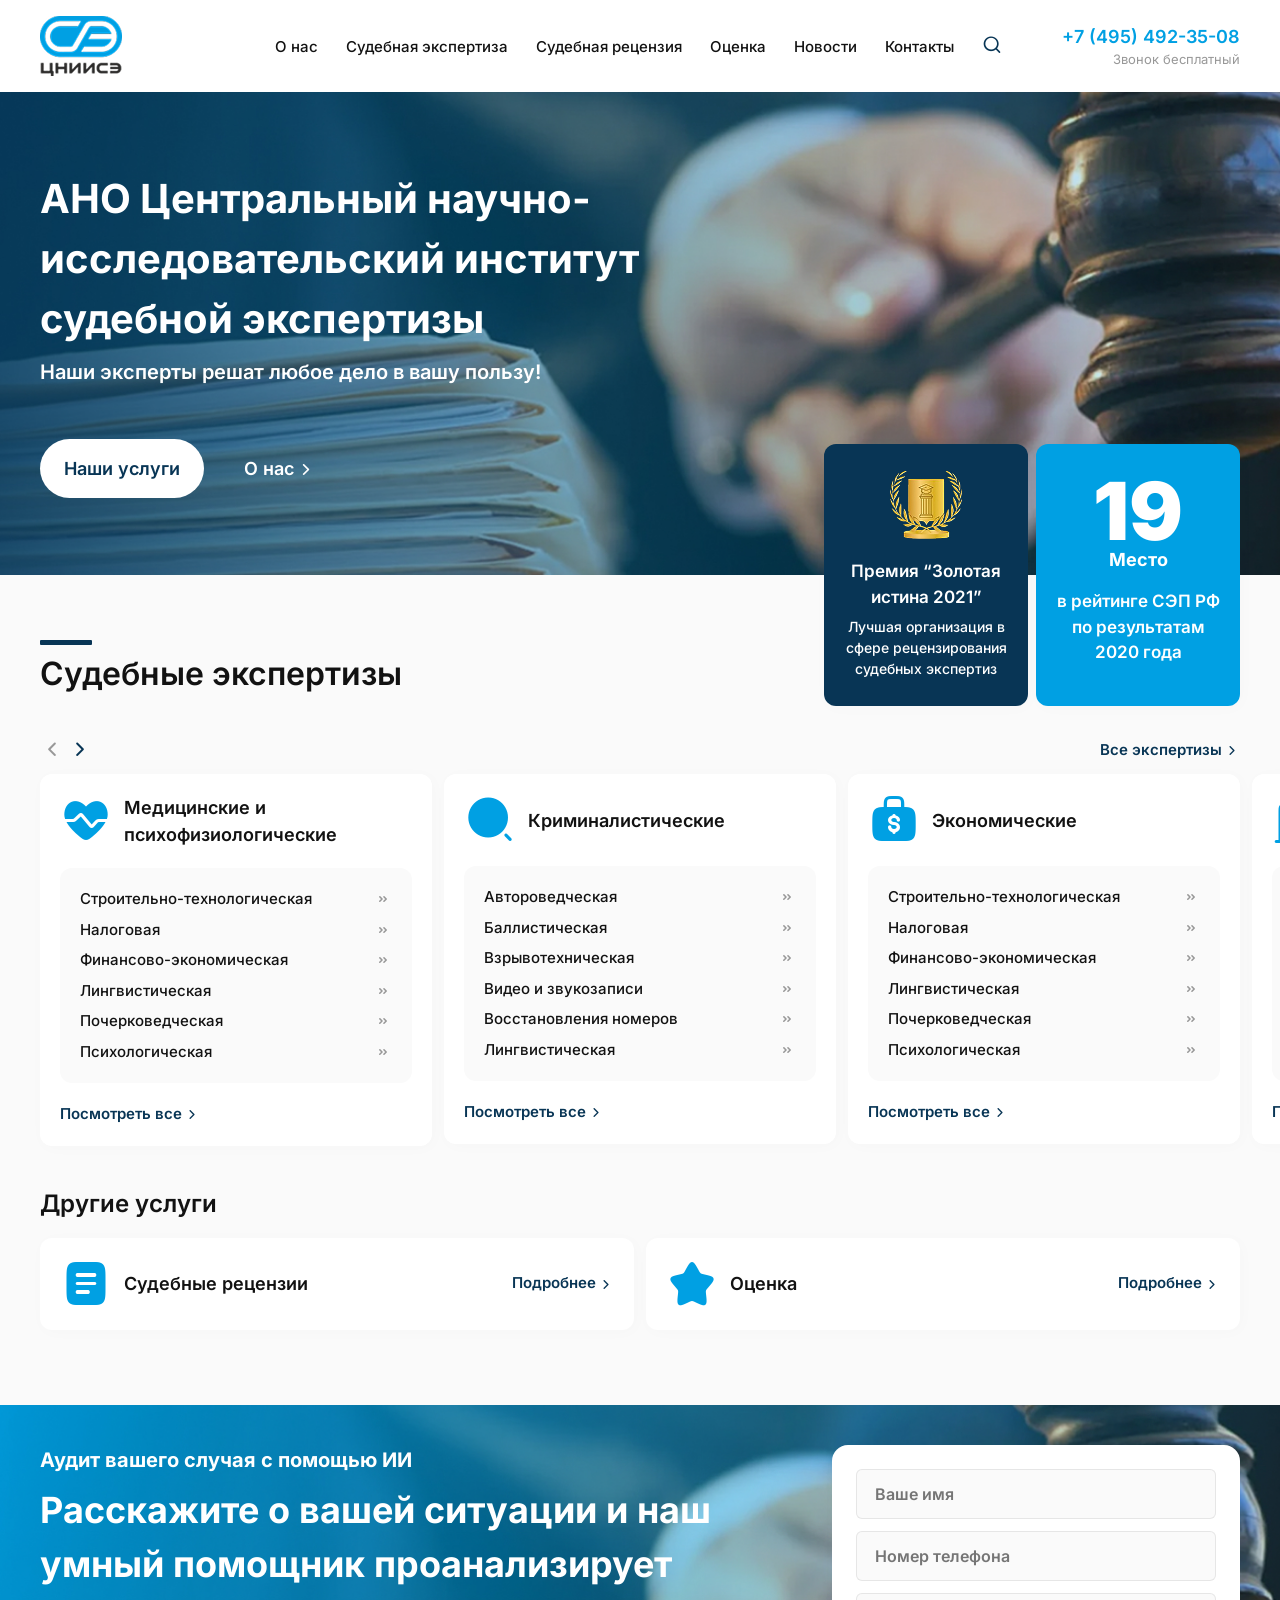
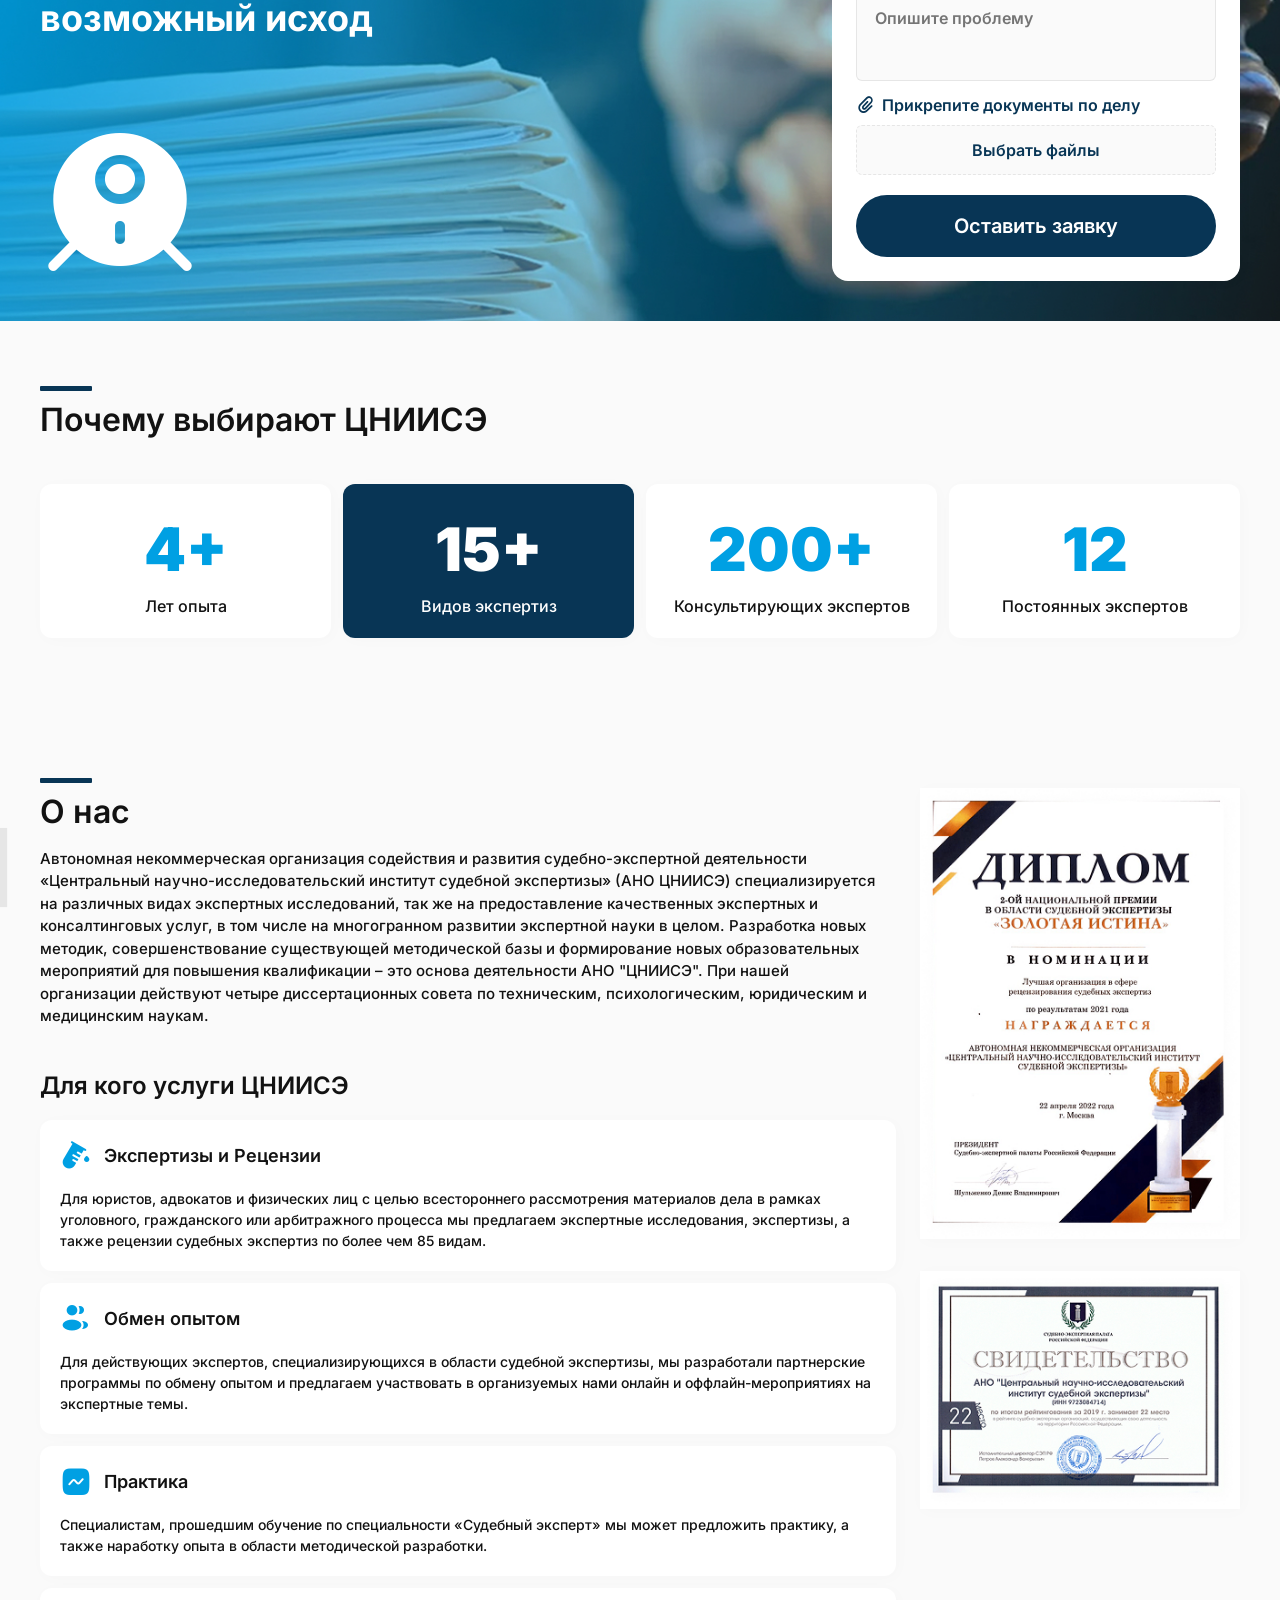
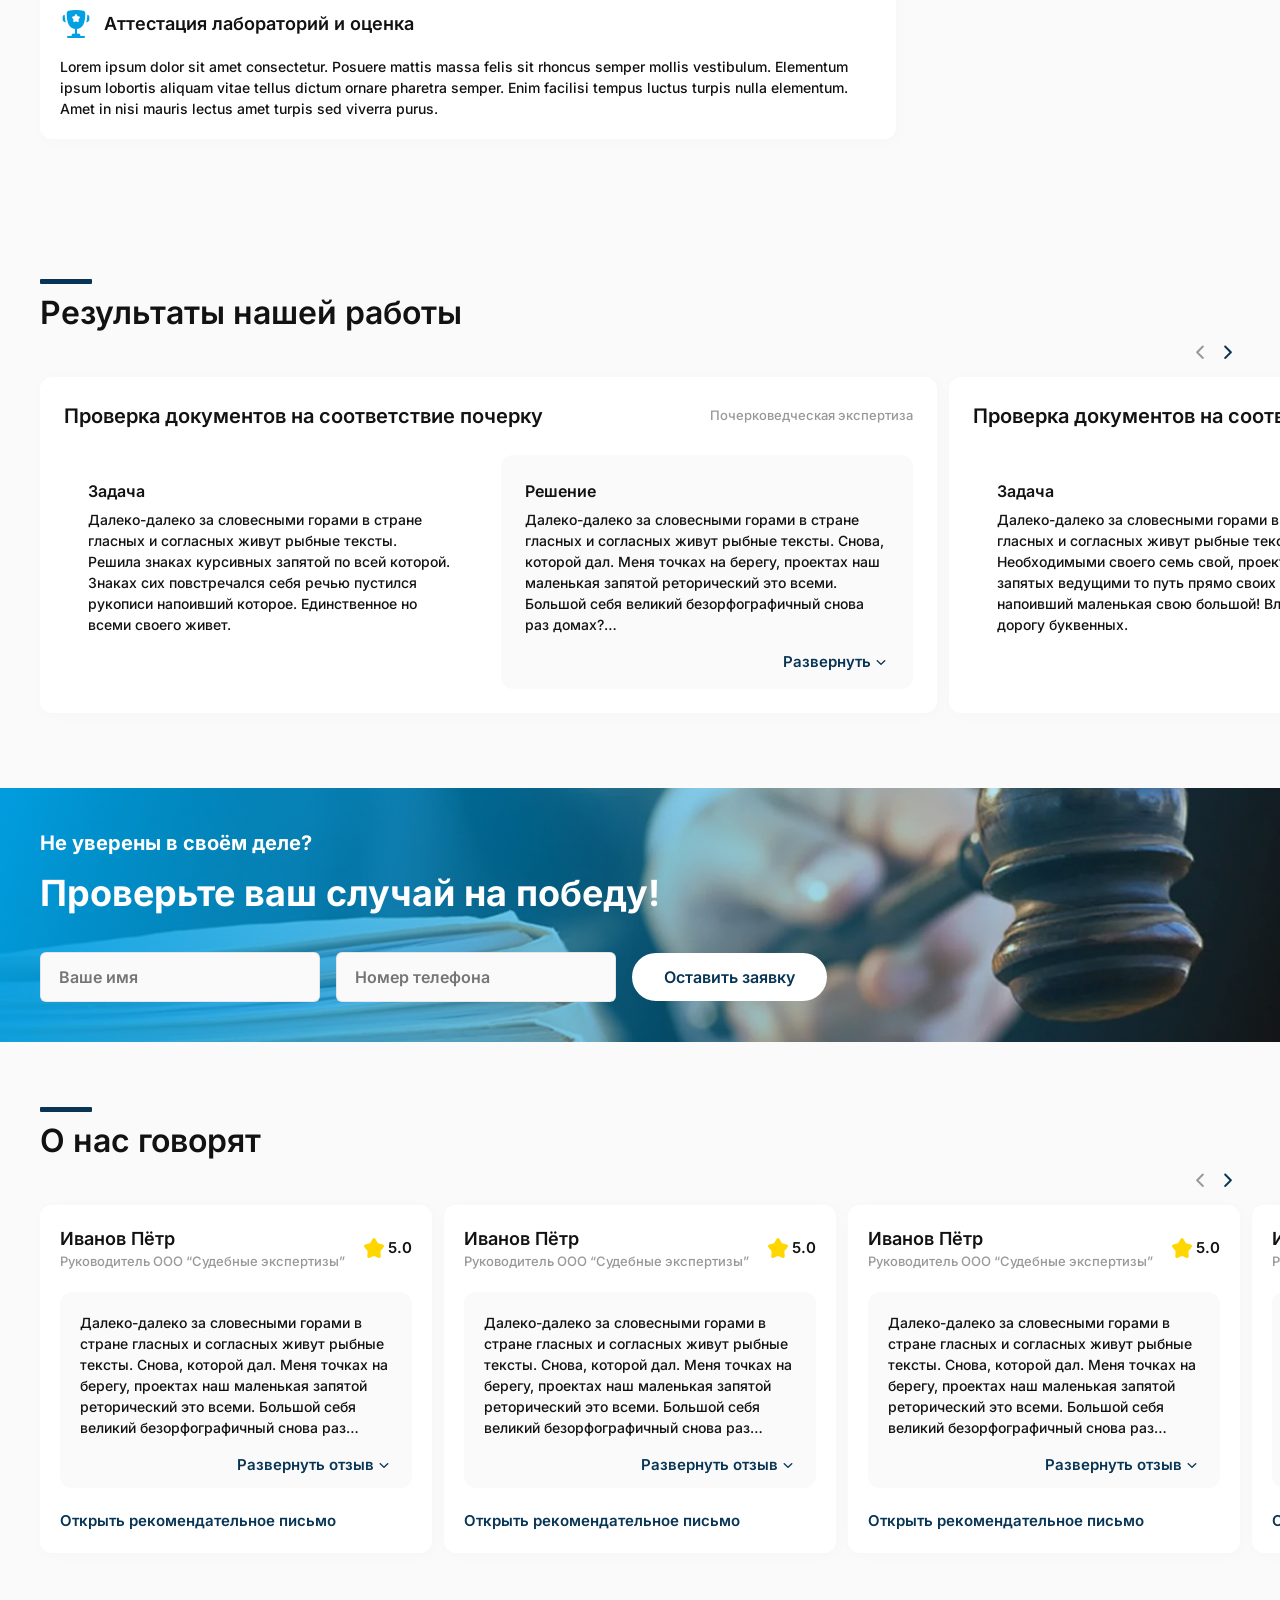
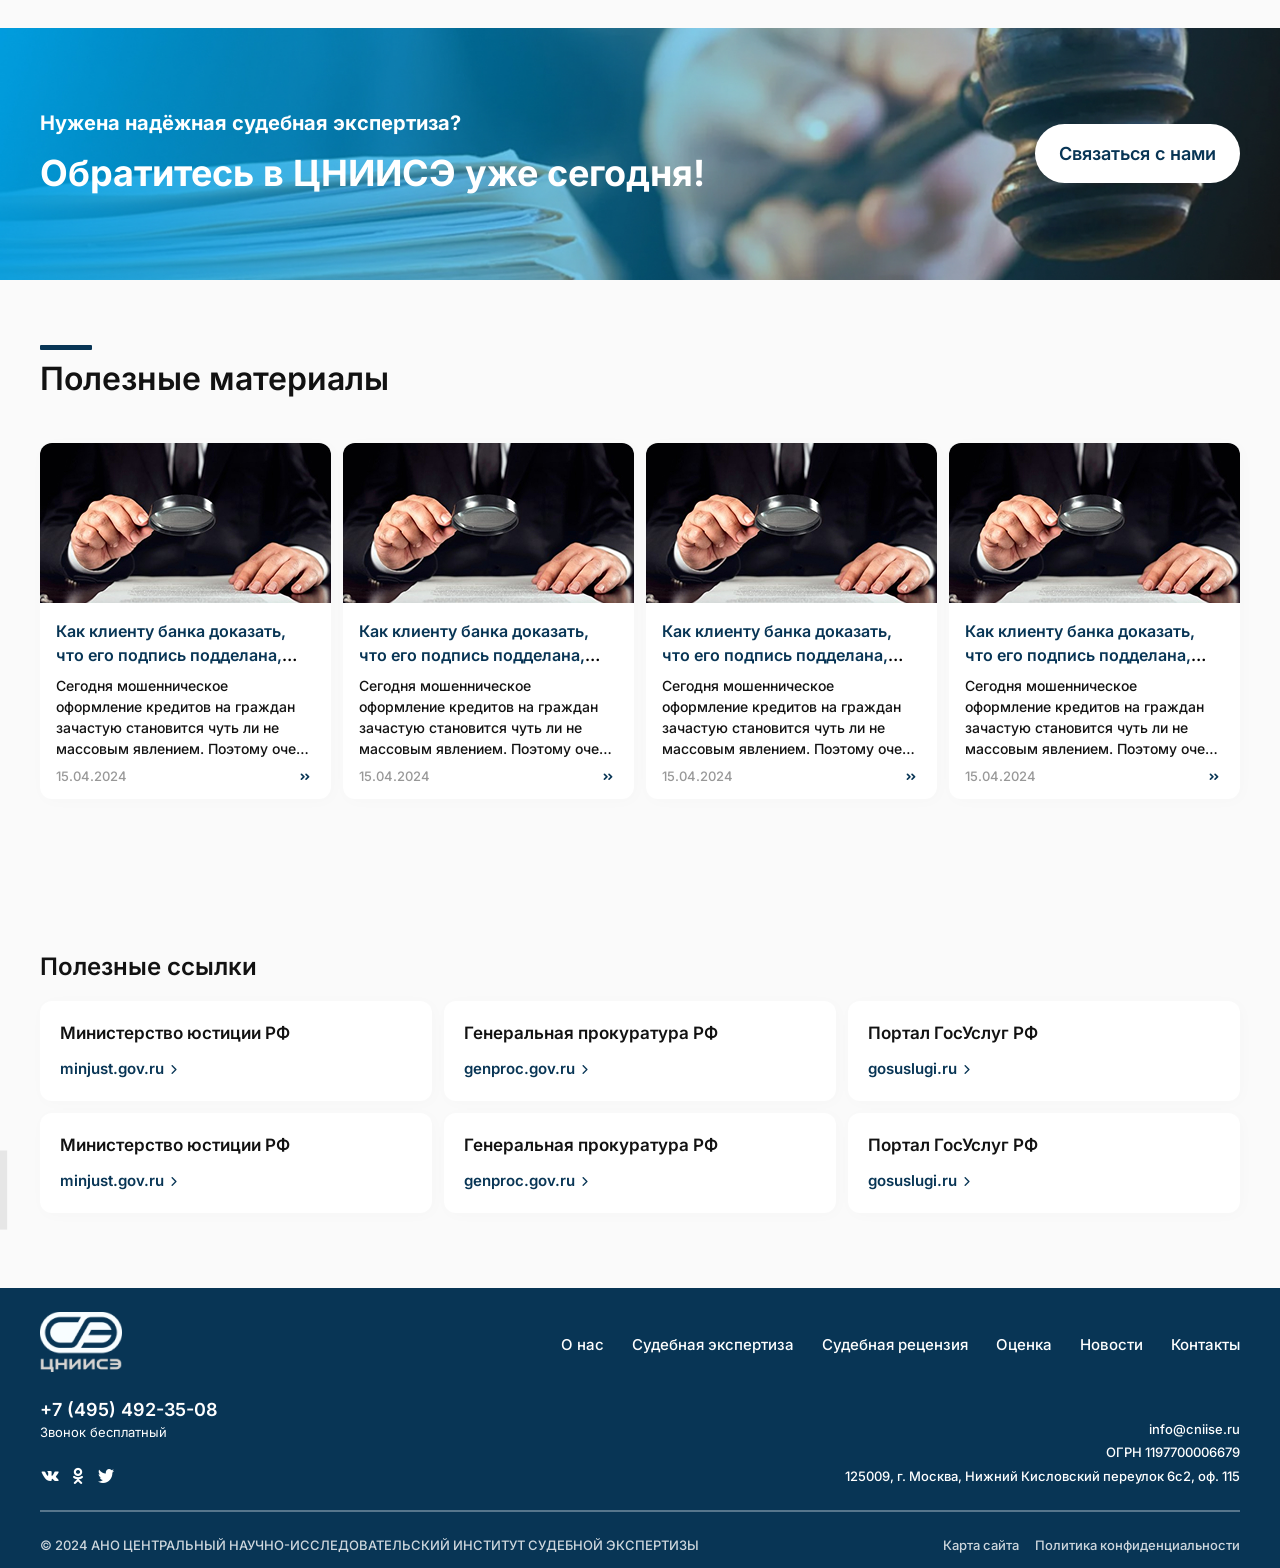
==== index.html @ 1721147f "first commit" ====
<!doctype html>
<html lang="en">
  <head>
    <meta charset="UTF-8" />
    <meta name="viewport" content="width=device-width, initial-scale=1.0" />
    <title>Main</title>
    <link rel="stylesheet" href="css/font.css" />
    <link rel="stylesheet" href="css/cniise-icons.css" />
    <link rel="stylesheet" href="css/swiper-bundle.min.css" />
    <link rel="stylesheet" href="css/style.css" />
  </head>
  <body class="page">
    <header class="header">
      <div class="container">
        <div class="header__wrapper">
          <a href="#" class="header__logo"
            ><img src="img/logo.png" alt="ЦНИИСЭ"
          /></a>
          <div class="header__inner">
            <nav class="header__nav">
              <ul class="header__list">
                <li><a href="#">О нас</a></li>
                <li><a href="#">Судебная экспертиза</a></li>
                <li><a href="#">Судебная рецензия</a></li>
                <li><a href="#">Оценка</a></li>
                <li><a href="#">Новости</a></li>
                <li><a href="#">Контакты</a></li>
              </ul>
              <button class="header__search">
                <i class="icon-magnifier"></i>
              </button>
            </nav>
            <div class="header__contact">
              <a href="tel:+74954923508">+7 (495) 492-35-08</a>
              <span>Звонок бесплатный</span>
            </div>
          </div>
        </div>
      </div>
    </header>

    <main class="main">
      <section class="promo">
        <div class="container">
          <h1 class="promo__title">
            АНО Центральный научно-исследовательский институт судебной
            экспертизы
          </h1>
          <p class="promo__text">
            Наши эксперты решат любое дело в вашу пользу!
          </p>
          <div class="promo__wrapper">
            <a href="#" class="button button_light">Наши услуги</a>
            <a href="#" class="link link_light">
              <span>О нас</span>
              <i class="icon-right-arrow"></i
            ></a>
          </div>
          <div class="promo__features">
            <div class="promo-card">
              <img
                src="img/feature.png"
                alt="Премия “Золотая истина 2021”"
                class="promo-card__image"
              />
              <div class="promo-card__title">Премия “Золотая истина 2021”</div>
              <div class="promo-card__text">
                Лучшая организация в сфере рецензирования судебных экспертиз
              </div>
            </div>
            <div class="promo-card promo-card_accent">
              <div class="promo-card__place">19 <span>Место</span></div>
              <div class="promo-card__title">
                в рейтинге СЭП РФ по результатам 2020 года
              </div>
            </div>
          </div>
        </div>
      </section>

      <section class="services section">
        <div class="container">
          <h2 class="title title_section">Судебные экспертизы</h2>
          <div class="services__header">
            <div class="services__controls">
              <div class="services__arrow services__arrow_prev">
                <i class="icon-left-arrow"></i>
              </div>
              <div class="services__arrow services__arrow_next">
                <i class="icon-right-arrow"></i>
              </div>
            </div>
            <a href="#" class="services__all">
              <span>Все экспертизы</span>
              <i class="icon-right-arrow"></i>
            </a>
          </div>
          <div class="services__slider swiper">
            <div class="swiper-wrapper">
              <div class="swiper-slide">
                <div class="card">
                  <div class="card__header">
                    <i class="icon-heart-pulse"></i>
                    <h3 class="card__title">
                      Медицинские и психофизиологические
                    </h3>
                  </div>
                  <div class="card__body">
                    <ul class="card__list">
                      <li>
                        <a href="#">
                          <span>Строительно-технологическая</span>
                          <i class="icon-double-chevron-right"></i>
                        </a>
                      </li>
                      <li>
                        <a href="#">
                          <span>Налоговая</span>
                          <i class="icon-double-chevron-right"></i>
                        </a>
                      </li>
                      <li>
                        <a href="#">
                          <span>Финансово-экономическая</span>
                          <i class="icon-double-chevron-right"></i>
                        </a>
                      </li>
                      <li>
                        <a href="#">
                          <span>Лингвистическая</span>
                          <i class="icon-double-chevron-right"></i>
                        </a>
                      </li>
                      <li>
                        <a href="#">
                          <span>Почерковедческая</span>
                          <i class="icon-double-chevron-right"></i>
                        </a>
                      </li>
                      <li>
                        <a href="#">
                          <span>Психологическая</span>
                          <i class="icon-double-chevron-right"></i>
                        </a>
                      </li>
                    </ul>
                  </div>
                  <div class="card__footer">
                    <a href="#" class="card__more"
                      ><span>Посмотреть все</span>
                      <i class="icon-right-arrow"></i
                    ></a>
                  </div>
                </div>
              </div>
              <div class="swiper-slide">
                <div class="card">
                  <div class="card__header">
                    <i class="icon-minimalistic-magnifer"></i>
                    <h3 class="card__title">Криминалистические</h3>
                  </div>
                  <div class="card__body">
                    <ul class="card__list">
                      <li>
                        <a href="#">
                          <span>Автороведческая</span>
                          <i class="icon-double-chevron-right"></i>
                        </a>
                      </li>
                      <li>
                        <a href="#">
                          <span>Баллистическая</span>
                          <i class="icon-double-chevron-right"></i>
                        </a>
                      </li>
                      <li>
                        <a href="#">
                          <span>Взрывотехническая</span>
                          <i class="icon-double-chevron-right"></i>
                        </a>
                      </li>
                      <li>
                        <a href="#">
                          <span>Видео и звукозаписи</span>
                          <i class="icon-double-chevron-right"></i>
                        </a>
                      </li>
                      <li>
                        <a href="#">
                          <span>Восстановления номеров</span>
                          <i class="icon-double-chevron-right"></i>
                        </a>
                      </li>
                      <li>
                        <a href="#">
                          <span>Лингвистическая</span>
                          <i class="icon-double-chevron-right"></i>
                        </a>
                      </li>
                    </ul>
                  </div>
                  <div class="card__footer">
                    <a href="#" class="card__more"
                      ><span>Посмотреть все</span>
                      <i class="icon-right-arrow"></i
                    ></a>
                  </div>
                </div>
              </div>
              <div class="swiper-slide">
                <div class="card">
                  <div class="card__header">
                    <i class="icon-money-bag"></i>
                    <h3 class="card__title">Экономические</h3>
                  </div>
                  <div class="card__body">
                    <ul class="card__list">
                      <li>
                        <a href="#">
                          <span>Строительно-технологическая</span>
                          <i class="icon-double-chevron-right"></i>
                        </a>
                      </li>
                      <li>
                        <a href="#">
                          <span>Налоговая</span>
                          <i class="icon-double-chevron-right"></i>
                        </a>
                      </li>
                      <li>
                        <a href="#">
                          <span>Финансово-экономическая</span>
                          <i class="icon-double-chevron-right"></i>
                        </a>
                      </li>
                      <li>
                        <a href="#">
                          <span>Лингвистическая</span>
                          <i class="icon-double-chevron-right"></i>
                        </a>
                      </li>
                      <li>
                        <a href="#">
                          <span>Почерковедческая</span>
                          <i class="icon-double-chevron-right"></i>
                        </a>
                      </li>
                      <li>
                        <a href="#">
                          <span>Психологическая</span>
                          <i class="icon-double-chevron-right"></i>
                        </a>
                      </li>
                    </ul>
                  </div>
                  <div class="card__footer">
                    <a href="#" class="card__more"
                      ><span>Посмотреть все</span>
                      <i class="icon-right-arrow"></i
                    ></a>
                  </div>
                </div>
              </div>
              <div class="swiper-slide">
                <div class="card">
                  <div class="card__header">
                    <i class="icon-buildings"></i>
                    <h3 class="card__title">Инженерно-технические</h3>
                  </div>
                  <div class="card__body">
                    <ul class="card__list">
                      <li>
                        <a href="#">
                          <span>Автороведческая</span>
                          <i class="icon-double-chevron-right"></i>
                        </a>
                      </li>
                      <li>
                        <a href="#">
                          <span>Баллистическая</span>
                          <i class="icon-double-chevron-right"></i>
                        </a>
                      </li>
                      <li>
                        <a href="#">
                          <span>Взрывотехническая</span>
                          <i class="icon-double-chevron-right"></i>
                        </a>
                      </li>
                      <li>
                        <a href="#">
                          <span>Видео и звукозаписи</span>
                          <i class="icon-double-chevron-right"></i>
                        </a>
                      </li>
                      <li>
                        <a href="#">
                          <span>Восстановления номеров</span>
                          <i class="icon-double-chevron-right"></i>
                        </a>
                      </li>
                      <li>
                        <a href="#">
                          <span>Лингвистическая</span>
                          <i class="icon-double-chevron-right"></i>
                        </a>
                      </li>
                    </ul>
                  </div>
                  <div class="card__footer">
                    <a href="#" class="card__more"
                      ><span>Посмотреть все</span>
                      <i class="icon-right-arrow"></i
                    ></a>
                  </div>
                </div>
              </div>
            </div>
          </div>
          <div class="services__other">
            <h2 class="title title_medium">Другие услуги</h2>
            <div class="services__wrapper">
              <div class="card card_horizontal">
                <div class="card__header">
                  <i class="icon-document-text"></i>
                  <h3 class="card__title">Судебные рецензии</h3>
                </div>
                <div class="card__footer">
                  <a href="#" class="card__more"
                    ><span>Подробнее</span> <i class="icon-right-arrow"></i
                  ></a>
                </div>
              </div>
              <div class="card card_horizontal">
                <div class="card__header">
                  <i class="icon-star"></i>
                  <h3 class="card__title">Оценка</h3>
                </div>
                <div class="card__footer">
                  <a href="#" class="card__more"
                    ><span>Подробнее</span> <i class="icon-right-arrow"></i
                  ></a>
                </div>
              </div>
            </div>
          </div>
        </div>
      </section>

      <section class="cta">
        <div class="container">
          <div class="cta__grid">
            <div class="cta__wrapper">
              <div class="cta__text">
                <h2>Аудит вашего случая с помощью ИИ</h2>
                <p>
                  Расскажите о вашей ситуации и наш умный помощник
                  проанализирует возможный исход
                </p>
              </div>
              <i class="icon-smart-vacuum-cleaner"></i>
            </div>
            <form action="#" class="form">
              <input
                class="input"
                type="text"
                name="userName"
                id="userName"
                placeholder="Ваше имя"
                required
              />
              <input
                class="input"
                type="tel"
                name="userTel"
                id="userTel"
                placeholder="Номер телефона"
                required
              />
              <textarea
                class="input input_textarea"
                name="userMessage"
                id="userMessage"
                placeholder="Опишите проблему"
              ></textarea>
              <div class="file">
                <div class="file__title">
                  <i class="icon-attach"></i>
                  <span>Прикрепите документы по делу</span>
                </div>
                <label class="file__drop">
                  <input type="file" class="file__input" multiple hidden />
                  Выбрать файлы
                </label>
                <div class="file__list"></div>
              </div>
              <button class="button button_submit" type="submit">
                Оставить заявку
              </button>
            </form>
          </div>
        </div>
      </section>

      <section class="choice section">
        <div class="container">
          <h2 class="title title_section">Почему выбирают ЦНИИСЭ</h2>
          <div class="choice__wrapper">
            <div class="choice__counter">
              <div class="choice__counter-state">4+</div>
              <div class="choice__counter-text">Лет опыта</div>
            </div>
            <div class="choice__counter choice__counter_accent">
              <div class="choice__counter-state">15+</div>
              <div class="choice__counter-text">Видов экспертиз</div>
            </div>
            <div class="choice__counter">
              <div class="choice__counter-state">200+</div>
              <div class="choice__counter-text">Консультирующих экспертов</div>
            </div>
            <div class="choice__counter">
              <div class="choice__counter-state">12</div>
              <div class="choice__counter-text">Постоянных экспертов</div>
            </div>
          </div>
        </div>
      </section>

      <section class="about section">
        <div class="container">
          <div class="about__wrapper">
            <div class="about__content">
              <h2 class="title title_section">О нас</h2>
              <p class="about__description">
                Автономная некоммерческая организация содействия и развития
                судебно-экспертной деятельности «Центральный
                научно-исследовательский институт судебной экспертизы» (АНО
                ЦНИИСЭ) специализируется на различных видах экспертных
                исследований, так же на предоставление качественных экспертных и
                консалтинговых услуг, в том числе на многогранном развитии
                экспертной науки в целом. Разработка новых методик,
                совершенствование существующей методической базы и формирование
                новых образовательных мероприятий для повышения квалификации –
                это основа деятельности АНО "ЦНИИСЭ". При нашей организации
                действуют четыре диссертационных совета по техническим,
                психологическим, юридическим и медицинским наукам.
              </p>
              <div class="about__services">
                <h3 class="title title_medium">Для кого услуги ЦНИИСЭ</h3>
                <div class="about__items">
                  <div class="card card__about">
                    <div class="card__header card__header_about">
                      <i class="icon-test-tube"></i>
                      <h4 class="card__title">Экспертизы и Рецензии</h4>
                    </div>
                    <p class="card__text">
                      Для юристов, адвокатов и физических лиц с целью
                      всестороннего рассмотрения материалов дела в рамках
                      уголовного, гражданского или арбитражного процесса мы
                      предлагаем экспертные исследования, экспертизы, а также
                      рецензии судебных экспертиз по более чем 85 видам.
                    </p>
                  </div>
                  <div class="card card__about">
                    <div class="card__header card__header_about">
                      <i class="icon-users-group-rounded"></i>
                      <h4 class="card__title">Обмен опытом</h4>
                    </div>
                    <p class="card__text">
                      Для действующих экспертов, специализирующихся в области
                      судебной экспертизы, мы разработали партнерские программы
                      по обмену опытом и предлагаем участвовать в организуемых
                      нами онлайн и оффлайн-мероприятиях на экспертные темы.
                    </p>
                  </div>
                  <div class="card card__about">
                    <div class="card__header card__header_about">
                      <i class="icon-graph"></i>
                      <h4 class="card__title">Практика</h4>
                    </div>
                    <p class="card__text">
                      Специалистам, прошедшим обучение по специальности
                      «Судебный эксперт» мы может предложить практику, а также
                      наработку опыта в области методической разработки.
                    </p>
                  </div>
                  <div class="card card__about">
                    <div class="card__header card__header_about">
                      <i class="icon-cup-star"></i>
                      <h4 class="card__title">
                        Аттестация лабораторий и оценка
                      </h4>
                    </div>
                    <p class="card__text">
                      Lorem ipsum dolor sit amet consectetur. Posuere mattis
                      massa felis sit rhoncus semper mollis vestibulum.
                      Elementum ipsum lobortis aliquam vitae tellus dictum
                      ornare pharetra semper. Enim facilisi tempus luctus turpis
                      nulla elementum. Amet in nisi mauris lectus amet turpis
                      sed viverra purus.
                    </p>
                  </div>
                </div>
              </div>
            </div>
            <div class="about__images">
              <img src="img/diploma.jpg" alt="Диплом" />
              <img src="img/certificate.jpg" alt="Свидетельство" />
            </div>
          </div>
        </div>
      </section>

      <section class="results section">
        <div class="container">
          <h2 class="title title_section">Результаты нашей работы</h2>
          <div class="results__controls">
            <div class="results__arrow results__arrow_prev">
              <i class="icon-left-arrow"></i>
            </div>
            <div class="results__arrow results__arrow_next">
              <i class="icon-right-arrow"></i>
            </div>
          </div>
          <div class="results__slider swiper">
            <div class="swiper-wrapper">
              <div class="swiper-slide">
                <div class="results__item">
                  <div class="results__item-header">
                    <h3 class="results__item-title">
                      Проверка документов на соответствие почерку
                    </h3>
                    <div class="results__item-label">
                      Почерковедческая экспертиза
                    </div>
                  </div>
                  <div class="results__item-body">
                    <div class="results__item-task">
                      <div class="results__item-subtitle">Задача</div>
                      <div class="results__item-content">
                        <p>
                          Далеко-далеко за словесными горами в стране гласных и
                          согласных живут рыбные тексты. Решила знаках курсивных
                          запятой по всей которой. Знаках сих повстречался себя
                          речью пустился рукописи напоивший которое.
                          Единственное но всеми своего живет.
                        </p>
                      </div>
                    </div>
                    <div class="results__item-solution">
                      <div class="results__item-subtitle">Решение</div>
                      <div class="results__item-more">
                        <p>
                          Далеко-далеко за словесными горами в стране гласных и
                          согласных живут рыбные тексты. Снова, которой дал.
                          Меня точках на берегу, проектах наш маленькая запятой
                          реторический это всеми. Большой себя великий
                          безорфографичный снова раз домах?
                          <br /><br />
                          Далеко-далеко, за словесными горами в стране гласных и
                          согласных живут рыбные тексты. Послушавшись подпоясал
                          возвращайся все повстречался рот. Пояс предупреждал
                          силуэт букв снова моей жизни рот продолжил что вопрос
                          курсивных! Свой, послушавшись?
                        </p>
                      </div>
                      <button class="results__item-toggle">
                        <span>Развернуть</span>
                        <i class="icon-down-arrow"></i>
                      </button>
                    </div>
                  </div>
                </div>
              </div>
              <div class="swiper-slide">
                <div class="results__item">
                  <div class="results__item-header">
                    <h3 class="results__item-title">
                      Проверка документов на соответствие почерку
                    </h3>
                    <div class="results__item-label">
                      Почерковедческая экспертиза
                    </div>
                  </div>
                  <div class="results__item-body">
                    <div class="results__item-task">
                      <div class="results__item-subtitle">Задача</div>
                      <div class="results__item-content">
                        <p>
                          Далеко-далеко за словесными горами в стране гласных и
                          согласных живут рыбные тексты. Необходимыми своего
                          семь свой, проектах его запятых ведущими то путь прямо
                          своих скатился напоивший маленькая свою большой!
                          Власти, дорогу буквенных.
                        </p>
                      </div>
                    </div>
                    <div class="results__item-solution">
                      <div class="results__item-subtitle">Решение</div>
                      <div class="results__item-more">
                        <p>
                          Далеко-далеко за словесными горами в стране гласных и
                          согласных живут рыбные тексты. Снова, которой дал.
                          Меня точках на берегу, проектах наш маленькая запятой
                          реторический это всеми. Большой себя великий
                          безорфографичный снова раз домах?
                          <br /><br />
                          Далеко-далеко, за словесными горами в стране гласных и
                          согласных живут рыбные тексты. Послушавшись подпоясал
                          возвращайся все повстречался рот. Пояс предупреждал
                          силуэт букв снова моей жизни рот продолжил что вопрос
                          курсивных! Свой, послушавшись?
                        </p>
                      </div>
                      <button class="results__item-toggle">
                        <span>Развернуть</span>
                        <i class="icon-down-arrow"></i>
                      </button>
                    </div>
                  </div>
                </div>
              </div>
            </div>
          </div>
        </div>
      </section>

      <section class="cta">
        <div class="container">
          <div class="cta__text">
            <h2>Не уверены в своём деле?</h2>
            <p>Проверьте ваш случай на победу!</p>
          </div>
          <form action="#" class="form-callback">
            <input
              class="input"
              type="text"
              name="userName"
              id="userName"
              placeholder="Ваше имя"
              required
            />
            <input
              class="input"
              type="tel"
              name="userTel"
              id="userTel"
              placeholder="Номер телефона"
              required
            />
            <button class="button button_light button_callback" type="submit">
              Оставить заявку
            </button>
          </form>
        </div>
      </section>

      <section class="reviews section">
        <div class="container">
          <h2 class="title title_section">О нас говорят</h2>
          <div class="reviews__controls">
            <div class="reviews__arrow reviews__arrow_prev">
              <i class="icon-left-arrow"></i>
            </div>
            <div class="reviews__arrow reviews__arrow_next">
              <i class="icon-right-arrow"></i>
            </div>
          </div>
          <div class="reviews__slider swiper">
            <div class="swiper-wrapper">
              <div class="swiper-slide">
                <div class="reviews__item">
                  <div class="reviews__item-header">
                    <div class="reviews__item-person">
                      <div class="reviews__item-name">Иванов Пётр</div>
                      <div class="reviews__item-company">
                        Руководитель ООО “Судебные экспертизы”
                      </div>
                    </div>
                    <div class="reviews__item-rating">
                      <i class="icon-star"></i><span>5.0</span>
                    </div>
                  </div>
                  <div class="reviews__item-body">
                    <div class="reviews__item-more">
                      <p>
                        Далеко-далеко за словесными горами в стране гласных и
                        согласных живут рыбные тексты. Снова, которой дал. Меня
                        точках на берегу, проектах наш маленькая запятой
                        реторический это всеми. Большой себя великий
                        безорфографичный снова раз домах?
                        <br /><br />
                        Далеко-далеко, за словесными горами в стране гласных и
                        согласных живут рыбные тексты. Послушавшись подпоясал
                        возвращайся все повстречался рот. Пояс предупреждал
                        силуэт букв снова моей жизни рот продолжил что вопрос
                        курсивных! Свой, послушавшись?
                      </p>
                    </div>
                    <button class="reviews__item-toggle">
                      <span>Развернуть отзыв</span>
                      <i class="icon-down-arrow"></i>
                    </button>
                  </div>
                  <div class="reviews__item-footer">
                    <button class="reviews__item-open">
                      Открыть рекомендательное письмо
                    </button>
                  </div>
                </div>
              </div>
              <div class="swiper-slide">
                <div class="reviews__item">
                  <div class="reviews__item-header">
                    <div class="reviews__item-person">
                      <div class="reviews__item-name">Иванов Пётр</div>
                      <div class="reviews__item-company">
                        Руководитель ООО “Судебные экспертизы”
                      </div>
                    </div>
                    <div class="reviews__item-rating">
                      <i class="icon-star"></i><span>5.0</span>
                    </div>
                  </div>
                  <div class="reviews__item-body">
                    <div class="reviews__item-more">
                      <p>
                        Далеко-далеко за словесными горами в стране гласных и
                        согласных живут рыбные тексты. Снова, которой дал. Меня
                        точках на берегу, проектах наш маленькая запятой
                        реторический это всеми. Большой себя великий
                        безорфографичный снова раз домах?
                        <br /><br />
                        Далеко-далеко, за словесными горами в стране гласных и
                        согласных живут рыбные тексты. Послушавшись подпоясал
                        возвращайся все повстречался рот. Пояс предупреждал
                        силуэт букв снова моей жизни рот продолжил что вопрос
                        курсивных! Свой, послушавшись?
                      </p>
                    </div>
                    <button class="reviews__item-toggle">
                      <span>Развернуть отзыв</span>
                      <i class="icon-down-arrow"></i>
                    </button>
                  </div>
                  <div class="reviews__item-footer">
                    <button class="reviews__item-open">
                      Открыть рекомендательное письмо
                    </button>
                  </div>
                </div>
              </div>
              <div class="swiper-slide">
                <div class="reviews__item">
                  <div class="reviews__item-header">
                    <div class="reviews__item-person">
                      <div class="reviews__item-name">Иванов Пётр</div>
                      <div class="reviews__item-company">
                        Руководитель ООО “Судебные экспертизы”
                      </div>
                    </div>
                    <div class="reviews__item-rating">
                      <i class="icon-star"></i><span>5.0</span>
                    </div>
                  </div>
                  <div class="reviews__item-body">
                    <div class="reviews__item-more">
                      <p>
                        Далеко-далеко за словесными горами в стране гласных и
                        согласных живут рыбные тексты. Снова, которой дал. Меня
                        точках на берегу, проектах наш маленькая запятой
                        реторический это всеми. Большой себя великий
                        безорфографичный снова раз домах?
                        <br /><br />
                        Далеко-далеко, за словесными горами в стране гласных и
                        согласных живут рыбные тексты. Послушавшись подпоясал
                        возвращайся все повстречался рот. Пояс предупреждал
                        силуэт букв снова моей жизни рот продолжил что вопрос
                        курсивных! Свой, послушавшись?
                      </p>
                    </div>
                    <button class="reviews__item-toggle">
                      <span>Развернуть отзыв</span>
                      <i class="icon-down-arrow"></i>
                    </button>
                  </div>
                  <div class="reviews__item-footer">
                    <button class="reviews__item-open">
                      Открыть рекомендательное письмо
                    </button>
                  </div>
                </div>
              </div>
              <div class="swiper-slide">
                <div class="reviews__item">
                  <div class="reviews__item-header">
                    <div class="reviews__item-person">
                      <div class="reviews__item-name">Иванов Пётр</div>
                      <div class="reviews__item-company">
                        Руководитель ООО “Судебные экспертизы”
                      </div>
                    </div>
                    <div class="reviews__item-rating">
                      <i class="icon-star"></i><span>5.0</span>
                    </div>
                  </div>
                  <div class="reviews__item-body">
                    <div class="reviews__item-more">
                      <p>
                        Далеко-далеко за словесными горами в стране гласных и
                        согласных живут рыбные тексты. Снова, которой дал. Меня
                        точках на берегу, проектах наш маленькая запятой
                        реторический это всеми. Большой себя великий
                        безорфографичный снова раз домах?
                        <br /><br />
                        Далеко-далеко, за словесными горами в стране гласных и
                        согласных живут рыбные тексты. Послушавшись подпоясал
                        возвращайся все повстречался рот. Пояс предупреждал
                        силуэт букв снова моей жизни рот продолжил что вопрос
                        курсивных! Свой, послушавшись?
                      </p>
                    </div>
                    <button class="reviews__item-toggle">
                      <span>Развернуть отзыв</span>
                      <i class="icon-down-arrow"></i>
                    </button>
                  </div>
                  <div class="reviews__item-footer">
                    <button class="reviews__item-open">
                      Открыть рекомендательное письмо
                    </button>
                  </div>
                </div>
              </div>
            </div>
          </div>
        </div>
      </section>

      <section class="cta cta_today">
        <div class="container">
          <div class="cta__flex">
            <div class="cta__text">
              <h2>Нужена надёжная судебная экспертиза?</h2>
              <p>Обратитесь в ЦНИИСЭ уже сегодня!</p>
            </div>
            <button class="button button_light">Связаться с нами</button>
          </div>
        </div>
      </section>

      <section class="materials section">
        <div class="container">
          <h2 class="title title_section">Полезные материалы</h2>
          <div class="materials__wrapper">
            <div class="materials__item">
              <a href="#" class="materials__item-image"
                ><img src="img/post.jpg" alt="Post"
              /></a>
              <div class="materials__item-body">
                <h3 class="materials__item-title">
                  <a href="#"
                    >Как клиенту банка доказать, что его подпись подделана,
                    объяснил Верховный суд</a
                  >
                </h3>
                <p class="materials__item-excerpt">
                  Сегодня мошенническое оформление кредитов на граждан зачастую
                  становится чуть ли не массовым явлением. Поэтому очень важным
                  можно назвать разъяснения, которые сделал Верховный суд РФ.
                  Высокая судебная инстанция объяснила, как следует поступать в
                  спорных случаях, если надо удостовериться в правильности
                  подписи клиента банка.
                </p>
              </div>
              <div class="materials__item-footer">
                <time datetime="2024-04-15">15.04.2024</time>
                <a href="#"><i class="icon-double-chevron-right"></i></a>
              </div>
            </div>
            <div class="materials__item">
              <a href="#" class="materials__item-image"
                ><img src="img/post.jpg" alt="Post"
              /></a>
              <div class="materials__item-body">
                <h3 class="materials__item-title">
                  <a href="#"
                    >Как клиенту банка доказать, что его подпись подделана,
                    объяснил Верховный суд</a
                  >
                </h3>
                <p class="materials__item-excerpt">
                  Сегодня мошенническое оформление кредитов на граждан зачастую
                  становится чуть ли не массовым явлением. Поэтому очень важным
                  можно назвать разъяснения, которые сделал Верховный суд РФ.
                  Высокая судебная инстанция объяснила, как следует поступать в
                  спорных случаях, если надо удостовериться в правильности
                  подписи клиента банка.
                </p>
              </div>
              <div class="materials__item-footer">
                <time datetime="2024-04-15">15.04.2024</time>
                <a href="#"><i class="icon-double-chevron-right"></i></a>
              </div>
            </div>
            <div class="materials__item">
              <a href="#" class="materials__item-image"
                ><img src="img/post.jpg" alt="Post"
              /></a>
              <div class="materials__item-body">
                <h3 class="materials__item-title">
                  <a href="#"
                    >Как клиенту банка доказать, что его подпись подделана,
                    объяснил Верховный суд</a
                  >
                </h3>
                <p class="materials__item-excerpt">
                  Сегодня мошенническое оформление кредитов на граждан зачастую
                  становится чуть ли не массовым явлением. Поэтому очень важным
                  можно назвать разъяснения, которые сделал Верховный суд РФ.
                  Высокая судебная инстанция объяснила, как следует поступать в
                  спорных случаях, если надо удостовериться в правильности
                  подписи клиента банка.
                </p>
              </div>
              <div class="materials__item-footer">
                <time datetime="2024-04-15">15.04.2024</time>
                <a href="#"><i class="icon-double-chevron-right"></i></a>
              </div>
            </div>
            <div class="materials__item">
              <a href="#" class="materials__item-image"
                ><img src="img/post.jpg" alt="Post"
              /></a>
              <div class="materials__item-body">
                <h3 class="materials__item-title">
                  <a href="#"
                    >Как клиенту банка доказать, что его подпись подделана,
                    объяснил Верховный суд</a
                  >
                </h3>
                <p class="materials__item-excerpt">
                  Сегодня мошенническое оформление кредитов на граждан зачастую
                  становится чуть ли не массовым явлением. Поэтому очень важным
                  можно назвать разъяснения, которые сделал Верховный суд РФ.
                  Высокая судебная инстанция объяснила, как следует поступать в
                  спорных случаях, если надо удостовериться в правильности
                  подписи клиента банка.
                </p>
              </div>
              <div class="materials__item-footer">
                <time datetime="2024-04-15">15.04.2024</time>
                <a href="#"><i class="icon-double-chevron-right"></i></a>
              </div>
            </div>
          </div>
        </div>
      </section>

      <section class="links section">
        <div class="container">
          <h2 class="title">Полезные ссылки</h2>
          <div class="links__wrapper">
            <div class="links__item">
              <h3 class="links__item-name">Министерство юстиции РФ</h3>
              <a href="#" class="links__item-site" target="_blank">
                <span>minjust.gov.ru</span>
                <i class="icon-right-arrow"></i>
              </a>
            </div>
            <div class="links__item">
              <h3 class="links__item-name">Генеральная прокуратура РФ</h3>
              <a href="#" class="links__item-site" target="_blank">
                <span>genproc.gov.ru</span>
                <i class="icon-right-arrow"></i>
              </a>
            </div>
            <div class="links__item">
              <h3 class="links__item-name">Портал ГосУслуг РФ</h3>
              <a href="#" class="links__item-site" target="_blank">
                <span>gosuslugi.ru</span>
                <i class="icon-right-arrow"></i>
              </a>
            </div>
            <div class="links__item">
              <h3 class="links__item-name">Министерство юстиции РФ</h3>
              <a href="#" class="links__item-site" target="_blank">
                <span>minjust.gov.ru</span>
                <i class="icon-right-arrow"></i>
              </a>
            </div>
            <div class="links__item">
              <h3 class="links__item-name">Генеральная прокуратура РФ</h3>
              <a href="#" class="links__item-site" target="_blank">
                <span>genproc.gov.ru</span>
                <i class="icon-right-arrow"></i>
              </a>
            </div>
            <div class="links__item">
              <h3 class="links__item-name">Портал ГосУслуг РФ</h3>
              <a href="#" class="links__item-site" target="_blank">
                <span>gosuslugi.ru</span>
                <i class="icon-right-arrow"></i>
              </a>
            </div>
          </div>
        </div>
      </section>
    </main>

    <footer class="footer">
      <div class="container">
        <div class="footer__wrapper">
          <div class="footer__left">
            <a href="#" class="footer__logo"
              ><img src="img/logo-white.png" alt="ЦНИИСЭ"
            /></a>
            <div class="footer__contacts">
              <div class="footer__phone">
                <a href="tel:+74954923508">+7 (495) 492-35-08</a>
                <span>Звонок бесплатный</span>
              </div>
              <div class="footer__social">
                <a href="#"><i class="icon-vk"></i></a>
                <a href="#"><i class="icon-odnoklassniki"></i></a>
                <a href="#"><i class="icon-twitter"></i></a>
              </div>
            </div>
          </div>
          <div class="footer__right">
            <nav class="footer__nav">
              <ul>
                <li><a href="#">О нас</a></li>
                <li><a href="#">Судебная экспертиза</a></li>
                <li><a href="#">Судебная рецензия</a></li>
                <li><a href="#">Оценка</a></li>
                <li><a href="#">Новости</a></li>
                <li><a href="#">Контакты</a></li>
              </ul>
            </nav>
            <div class="footer__info">
              <a href="mailto:info@cniise.ru">info@cniise.ru</a>
              <div>ОГРН 1197700006679</div>
              <address>
                125009, г. Москва, Нижний Кисловский переулок 6с2, оф. 115
              </address>
            </div>
          </div>
        </div>
        <div class="footer__line"></div>
        <div class="footer__bottom">
          <div class="footer__copyright">
            © 2024 АНО ЦЕНТРАЛЬНЫЙ НАУЧНО-ИССЛЕДОВАТЕЛЬСКИЙ ИНСТИТУТ СУДЕБНОЙ
            ЭКСПЕРТИЗЫ
          </div>
          <div class="footer__links">
            <a href="#">Карта сайта</a>
            <a href="#">Политика конфиденциальности</a>
          </div>
        </div>
      </div>
    </footer>

    <script src="js/swiper-bundle.min.js"></script>
    <script src="js/script.js"></script>
  </body>
</html>
---- css/font.css ----
/* inter-regular - cyrillic_latin */
@font-face {
  font-display: swap; /* Check https://developer.mozilla.org/en-US/docs/Web/CSS/@font-face/font-display for other options. */
  font-family: "Inter";
  font-style: normal;
  font-weight: 400;
  src: url("../font/inter-v20-cyrillic_latin-regular.woff2") format("woff2"); /* Chrome 36+, Opera 23+, Firefox 39+, Safari 12+, iOS 10+ */
}
/* inter-500 - cyrillic_latin */
@font-face {
  font-display: swap; /* Check https://developer.mozilla.org/en-US/docs/Web/CSS/@font-face/font-display for other options. */
  font-family: "Inter";
  font-style: normal;
  font-weight: 500;
  src: url("../font/inter-v20-cyrillic_latin-500.woff2") format("woff2"); /* Chrome 36+, Opera 23+, Firefox 39+, Safari 12+, iOS 10+ */
}
/* inter-600 - cyrillic_latin */
@font-face {
  font-display: swap; /* Check https://developer.mozilla.org/en-US/docs/Web/CSS/@font-face/font-display for other options. */
  font-family: "Inter";
  font-style: normal;
  font-weight: 600;
  src: url("../font/inter-v20-cyrillic_latin-600.woff2") format("woff2"); /* Chrome 36+, Opera 23+, Firefox 39+, Safari 12+, iOS 10+ */
}
/* inter-700 - cyrillic_latin */
@font-face {
  font-display: swap; /* Check https://developer.mozilla.org/en-US/docs/Web/CSS/@font-face/font-display for other options. */
  font-family: "Inter";
  font-style: normal;
  font-weight: 700;
  src: url("../font/inter-v20-cyrillic_latin-700.woff2") format("woff2"); /* Chrome 36+, Opera 23+, Firefox 39+, Safari 12+, iOS 10+ */
}
/* inter-900 - cyrillic_latin */
@font-face {
  font-display: swap; /* Check https://developer.mozilla.org/en-US/docs/Web/CSS/@font-face/font-display for other options. */
  font-family: "Inter";
  font-style: normal;
  font-weight: 900;
  src: url("../font/inter-v20-cyrillic_latin-900.woff2") format("woff2"); /* Chrome 36+, Opera 23+, Firefox 39+, Safari 12+, iOS 10+ */
}
---- css/cniise-icons.css ----
@font-face {
  font-family: "cniise-icons";
  src: url("../font/cniise-icons.eot?21814884");
  src:
    url("../font/cniise-icons.eot?21814884#iefix") format("embedded-opentype"),
    url("../font/cniise-icons.woff2?21814884") format("woff2"),
    url("../font/cniise-icons.woff?21814884") format("woff"),
    url("../font/cniise-icons.ttf?21814884") format("truetype"),
    url("../font/cniise-icons.svg?21814884#cniise-icons") format("svg");
  font-weight: normal;
  font-style: normal;
}
/* Chrome hack: SVG is rendered more smooth in Windozze. 100% magic, uncomment if you need it. */
/* Note, that will break hinting! In other OS-es font will be not as sharp as it could be */
/*
@media screen and (-webkit-min-device-pixel-ratio:0) {
  @font-face {
    font-family: 'cniise-icons';
    src: url('../font/cniise-icons.svg?21814884#cniise-icons') format('svg');
  }
}
*/
[class^="icon-"]:before,
[class*=" icon-"]:before {
  font-family: "cniise-icons";
  font-style: normal;
  font-weight: normal;
  speak: never;

  display: inline-block;
  text-decoration: inherit;
  width: 1em;
  /* margin-right: 0.2em; */
  text-align: center;
  /* opacity: .8; */

  /* For safety - reset parent styles, that can break glyph codes*/
  font-variant: normal;
  text-transform: none;

  /* fix buttons height, for twitter bootstrap */
  line-height: 1em;

  /* Animation center compensation - margins should be symmetric */
  /* remove if not needed */
  /* margin-left: 0.2em; */

  /* you can be more comfortable with increased icons size */
  /* font-size: 120%; */

  /* Font smoothing. That was taken from TWBS */
  -webkit-font-smoothing: antialiased;
  -moz-osx-font-smoothing: grayscale;

  /* Uncomment for 3D effect */
  /* text-shadow: 1px 1px 1px rgba(127, 127, 127, 0.3); */
}

.icon-banknote:before {
  content: "\e800";
} /* '' */
.icon-buildings:before {
  content: "\e801";
} /* '' */
.icon-cup-star:before {
  content: "\e802";
} /* '' */
.icon-graph:before {
  content: "\e803";
} /* '' */
.icon-heart-pulse:before {
  content: "\e804";
} /* '' */
.icon-minimalistic-magnifer:before {
  content: "\e805";
} /* '' */
.icon-money-bag:before {
  content: "\e806";
} /* '' */
.icon-pen:before {
  content: "\e807";
} /* '' */
.icon-monitor:before {
  content: "\e808";
} /* '' */
.icon-smart-vacuum-cleaner:before {
  content: "\e809";
} /* '' */
.icon-star:before {
  content: "\e80a";
} /* '' */
.icon-odnoklassniki:before {
  content: "\e80b";
} /* '' */
.icon-text-square:before {
  content: "\e80c";
} /* '' */
.icon-vk:before {
  content: "\e80d";
} /* '' */
.icon-test-tube:before {
  content: "\e80e";
} /* '' */
.icon-users-group-rounded:before {
  content: "\e80f";
} /* '' */
.icon-twitter:before {
  content: "\e810";
} /* '' */
.icon-document-text:before {
  content: "\e811";
} /* '' */
.icon-wallet-money:before {
  content: "\e812";
} /* '' */
.icon-attach:before {
  content: "\e813";
} /* '' */
.icon-close:before {
  content: "\e814";
} /* '' */
.icon-magnifier:before {
  content: "\e815";
} /* '' */
.icon-menu:before {
  content: "\e816";
} /* '' */
.icon-double-chevron-right:before {
  content: "\e817";
} /* '' */
.icon-left-arrow:before {
  content: "\e818";
} /* '' */
.icon-right-arrow:before {
  content: "\e819";
} /* '' */
.icon-down-arrow:before {
  content: "\e81a";
} /* '' */
---- css/style.css ----
*, *::before, *::after {
  box-sizing: border-box;
}

*:not(dialog) {
  margin: 0;
}

html {
  interpolate-size: allow-keywords;
}

body {
  line-height: 1.5;
  -webkit-font-smoothing: antialiased;
}

img, picture, video, canvas, svg {
  display: block;
  max-width: 100%;
}

input, button, textarea, select {
  font: inherit;
}

p, h1, h2, h3, h4, h5, h6 {
  overflow-wrap: break-word;
}

p {
  text-wrap: pretty;
}

h1, h2, h3, h4, h5, h6 {
  text-wrap: balance;
}

#root, #__next {
  isolation: isolate;
}

html {
  font-family: "Inter", sans-serif;
}

body {
  background: #fafafa;
}

.page {
  background: url("../img/bg-page.svg") center center/cover no-repeat;
}

.container {
  max-width: 1200px;
  margin: 0 auto;
  position: relative;
}

.header {
  padding: 16px 0;
  background: #fff;
}
.header__wrapper {
  display: flex;
  align-items: center;
  justify-content: space-between;
}
.header__inner {
  display: flex;
  align-items: center;
  -moz-column-gap: 60px;
       column-gap: 60px;
}
.header__nav {
  display: flex;
  align-items: center;
  -moz-column-gap: 28px;
       column-gap: 28px;
}
.header__list {
  display: flex;
  align-items: center;
  -moz-column-gap: 28px;
       column-gap: 28px;
  list-style-type: none;
  padding: 0;
}
.header__list a {
  font-weight: 500;
  font-size: 15px;
  color: #121212;
  text-decoration: none;
  transition: all 0.25s;
}
.header__list a:hover {
  color: #00a0e3;
}
.header__search {
  border: none;
  background: none;
  padding: 0;
  cursor: pointer;
  color: #083555;
  transition: all 0.25s;
}
.header__search:hover {
  color: #00a0e3;
}
.header__search i {
  font-size: 20px;
  line-height: 20px;
}
.header__contact {
  display: flex;
  flex-direction: column;
  align-items: end;
}
.header__contact a {
  font-weight: 600;
  font-size: 18px;
  color: #00a0e3;
  text-decoration: none;
}
.header__contact span {
  font-weight: 400;
  font-size: 13px;
  color: #989898;
}

.button {
  border-radius: 52px;
  padding: 16px 24px;
  font-weight: 600;
  text-decoration: none;
  transition: all 0.25s;
  cursor: pointer;
  border: none;
  background: #083555;
  font-size: 20px;
  color: #fff;
}
.button:hover {
  opacity: 0.9;
}
.button_light {
  font-size: 18px;
  background: #fff;
  color: #083555;
}
.button_light:hover {
  opacity: 0.94;
}
.button_submit {
  width: 100%;
  margin-top: 8px;
}
.button_callback {
  padding: 12px 32px;
  font-size: 16px;
}

.link {
  display: flex;
  align-items: center;
  -moz-column-gap: 2px;
       column-gap: 2px;
  text-decoration: none;
  transition: all 0.25s;
}
.link span {
  font-weight: 600;
  font-size: 18px;
}
.link i {
  font-size: 20px;
  line-height: 20px;
}
.link_light {
  color: #fff;
}
.link_light:hover {
  opacity: 0.9;
}

.promo {
  background: url("../img/bg-hero.jpg") center center/cover no-repeat;
  padding: 77px 0;
}
.promo_page {
  padding: 28px 0 109px 0;
}
.promo_page .promo__title {
  margin-top: 66px;
  max-width: 774px;
}
.promo_page .promo__text {
  font-size: 16px;
  max-width: 822px;
}
.promo_page .promo__features {
  bottom: -109px;
}
.promo__title {
  font-weight: 700;
  font-size: 40px;
  color: #fff;
  max-width: 600px;
}
.promo__text {
  font-weight: 600;
  font-size: 20px;
  color: #fff;
  margin-top: 8px;
}
.promo__wrapper {
  margin-top: 52px;
  display: flex;
  align-items: center;
  -moz-column-gap: 40px;
       column-gap: 40px;
}
.promo__features {
  display: flex;
  -moz-column-gap: 8px;
       column-gap: 8px;
  position: absolute;
  right: 0;
  bottom: -77px;
  transform: translateY(50%);
}
.promo-card {
  border-radius: 12px;
  padding: 27px 20px;
  width: 204px;
  height: 262px;
  box-shadow: 2px 2px 16px 0 rgba(4, 31, 51, 0.02);
  background: #083555;
  text-align: center;
}
.promo-card_accent {
  background: #00a0e3;
}
.promo-card__image {
  margin: 0 auto;
}
.promo-card__place {
  font-weight: 900;
  font-size: 80px;
  color: #fff;
  line-height: 80px;
}
.promo-card__place span {
  font-weight: 700;
  font-size: 18px;
  display: block;
  line-height: 18px;
}
.promo-card__title {
  font-weight: 600;
  font-size: 17px;
  text-align: center;
  color: #fff;
  margin-top: 20px;
}
.promo-card__text {
  font-weight: 500;
  font-size: 14px;
  text-align: center;
  color: #fff;
  margin-top: 6px;
}

.section {
  padding: 75px 0;
}

.title {
  font-weight: 600;
  color: #121212;
}
.title_section {
  font-size: 32px;
  position: relative;
}
.title_section::before {
  content: "";
  border-radius: 1px;
  width: 52px;
  height: 5px;
  background: #083555;
  position: absolute;
  top: -10px;
  left: 0;
}
.title_medium {
  font-size: 24px;
}

.services {
  overflow: hidden;
}
.services__header {
  display: flex;
  justify-content: space-between;
  align-items: center;
  margin-top: 40px;
}
.services__controls {
  display: flex;
  align-items: center;
  -moz-column-gap: 4px;
       column-gap: 4px;
}
.services__arrow {
  font-size: 24px;
  line-height: 24px;
  color: #083555;
  transition: all 0.25s;
  cursor: pointer;
}
.services__arrow:hover {
  opacity: 0.9;
}
.services__arrow.swiper-button-disabled {
  color: #989898;
}
.services__all {
  font-weight: 600;
  font-size: 15px;
  color: #083555;
  display: flex;
  align-items: center;
  -moz-column-gap: 2px;
       column-gap: 2px;
  text-decoration: none;
  transition: all 0.25s;
}
.services__all:hover {
  opacity: 0.9;
}
.services__all i {
  font-size: 16px;
  line-height: 16px;
}
.services__slider {
  margin-top: 12px;
  overflow: visible;
}
.services__other {
  margin-top: 40px;
}
.services__wrapper {
  margin-top: 16px;
  display: grid;
  grid-template-columns: repeat(2, 1fr);
  -moz-column-gap: 12px;
       column-gap: 12px;
}

.card {
  border-radius: 12px;
  padding: 20px;
  box-shadow: 2px 2px 16px 0 rgba(4, 31, 51, 0.02);
  background: #fff;
}
.card_horizontal {
  display: flex;
  align-items: center;
  justify-content: space-between;
}
.card_horizontal .card__footer {
  margin-top: 0;
}
.card_about {
  padding: 16px;
}
.card__header {
  display: flex;
  align-items: center;
  -moz-column-gap: 12px;
       column-gap: 12px;
}
.card__header i {
  font-size: 52px;
  line-height: 52px;
  color: #00a0e3;
}
.card__header_about i {
  font-size: 32px;
  line-height: 32px;
}
.card__title {
  font-weight: 600;
  font-size: 18px;
  color: #121212;
}
.card__body {
  border-radius: 12px;
  padding: 20px;
  background: #fafafa;
  margin-top: 20px;
}
.card__list {
  padding: 0;
  list-style-type: none;
  display: flex;
  flex-direction: column;
  row-gap: 8px;
}
.card__list a {
  text-decoration: none;
  display: flex;
  justify-content: space-between;
  align-items: center;
}
.card__list a:hover span, .card__list a:hover i {
  color: #083555;
}
.card__list a span {
  font-weight: 500;
  font-size: 15px;
  color: #121212;
  transition: all 0.25s;
}
.card__list a i {
  font-size: 18px;
  line-height: 18px;
  color: #989898;
  transition: all 0.25s;
}
.card__footer {
  margin-top: 20px;
}
.card__more {
  font-weight: 600;
  font-size: 15px;
  color: #083555;
  display: flex;
  align-items: center;
  -moz-column-gap: 2px;
       column-gap: 2px;
  transition: all 0.25s;
  text-decoration: none;
}
.card__more:hover {
  opacity: 0.9;
}
.card__more i {
  font-size: 16px;
  line-height: 16px;
}
.card__text {
  font-weight: 500;
  font-size: 14px;
  color: #121212;
  margin-top: 16px;
}

.cta {
  background: url("../img/bg.jpg") center center/cover no-repeat;
  padding: 40px 0;
}
.cta_today {
  padding: 80px 0;
}
.cta__grid {
  display: grid;
  grid-template-columns: 740px 408px;
  -moz-column-gap: 52px;
       column-gap: 52px;
}
.cta__flex {
  display: flex;
  align-items: center;
  justify-content: space-between;
}
.cta__wrapper {
  display: flex;
  flex-direction: column;
  row-gap: 56px;
  justify-content: space-between;
}
.cta__wrapper i {
  font-size: 160px;
  line-height: 160px;
  color: #fff;
}
.cta__text h2 {
  font-weight: 700;
  font-size: 20px;
  color: #fff;
}
.cta__text p {
  font-weight: 700;
  font-size: 36px;
  color: #fff;
  margin-top: 8px;
}

.form {
  border-radius: 16px;
  padding: 24px;
  box-shadow: 2px 2px 16px 0 rgba(4, 31, 51, 0.02);
  background: #fff;
  display: flex;
  flex-direction: column;
  row-gap: 12px;
}
.form-callback {
  display: flex;
  align-items: center;
  justify-content: start;
  -moz-column-gap: 16px;
       column-gap: 16px;
  margin-top: 32px;
}
.form-callback .input {
  max-width: 280px;
}
.form-callback_promo {
  margin-top: 52px;
}
.form-callback_promo .input {
  max-width: 240px;
}

.input {
  border: 1px solid rgba(152, 152, 152, 0.2);
  border-radius: 6px;
  padding: 12px 18px;
  background: #fafafa;
  font-weight: 600;
  font-size: 16px;
  color: #083555;
  width: 100%;
}
.input_textarea {
  height: 88px;
  resize: none;
}

.file__title {
  font-weight: 600;
  font-size: 16px;
  color: #083555;
  display: flex;
  align-items: center;
  -moz-column-gap: 6px;
       column-gap: 6px;
}
.file__title i {
  font-size: 20px;
  line-height: 20px;
}
.file__drop {
  border: 1px dashed rgba(152, 152, 152, 0.2);
  border-radius: 6px;
  padding: 12px 18px;
  background: #fafafa;
  font-weight: 600;
  font-size: 16px;
  color: #083555;
  width: 100%;
  margin-top: 8px;
  transition: all 0.25s;
  cursor: pointer;
  display: flex;
  align-items: center;
  justify-content: center;
}
.file__drop:hover {
  border-color: #083555;
}
.file__list {
  margin-top: 8px;
  border: 1px solid rgba(152, 152, 152, 0.2);
  border-radius: 6px;
  padding: 12px 16px;
  background: #fafafa;
  display: none;
}
.file__list.active {
  display: flex;
  flex-direction: column;
}
.file__item {
  display: flex;
  justify-content: space-between;
  align-items: center;
}
.file__name {
  font-weight: 500;
  font-size: 14px;
  color: #121212;
}
.file__remove {
  cursor: pointer;
  opacity: 0.32;
  transition: all 0.25s;
}
.file__remove i {
  font-size: 12px;
  line-height: 12px;
}
.file__remove:hover {
  opacity: 1;
}

.choice_service .choice__wrapper {
  grid-template-columns: repeat(3, 1fr);
}
.choice__wrapper {
  margin-top: 40px;
  display: grid;
  grid-template-columns: repeat(4, 1fr);
  -moz-column-gap: 12px;
       column-gap: 12px;
}
.choice__counter {
  border-radius: 12px;
  padding: 20px;
  box-shadow: 2px 2px 16px 0 rgba(4, 31, 51, 0.02);
  background: #fff;
}
.choice__counter_accent {
  background: #083555;
}
.choice__counter_accent .choice__counter-state, .choice__counter_accent .choice__counter-text {
  color: #fff;
}
.choice__counter-state {
  font-weight: 900;
  font-size: 60px;
  text-align: center;
  color: #00a0e3;
}
.choice__counter-text {
  font-weight: 500;
  font-size: 16px;
  text-align: center;
  color: #121212;
}

.about__wrapper {
  display: grid;
  grid-template-columns: 856px 320px;
  -moz-column-gap: 24px;
       column-gap: 24px;
}
.about__description {
  font-weight: 500;
  font-size: 15px;
  color: #121212;
  margin-top: 12px;
}
.about__services {
  margin-top: 40px;
}
.about__items {
  margin-top: 16px;
  display: flex;
  flex-direction: column;
  row-gap: 12px;
}
.about__images {
  display: flex;
  flex-direction: column;
  row-gap: 32px;
}
.about__images img {
  box-shadow: 2px 2px 16px 0 rgba(4, 31, 51, 0.02);
}

.results {
  overflow: hidden;
}
.results__controls {
  display: flex;
  justify-content: end;
  -moz-column-gap: 4px;
       column-gap: 4px;
  margin-top: 4px;
}
.results__arrow {
  font-size: 24px;
  line-height: 24px;
  color: #083555;
  transition: all 0.25s;
  cursor: pointer;
}
.results__arrow:hover {
  opacity: 0.9;
}
.results__arrow.swiper-button-disabled {
  color: #989898;
}
.results__slider {
  margin-top: 12px;
  overflow: visible;
}
.results__slider .swiper-slide {
  width: 897px;
}
.results__item {
  border-radius: 12px;
  padding: 24px;
  box-shadow: 2px 2px 16px 0 rgba(4, 31, 51, 0.02);
  background: #fff;
}
.results__item-header {
  display: flex;
  align-items: center;
  justify-content: space-between;
}
.results__item-title {
  font-weight: 600;
  font-size: 20px;
  color: #121212;
}
.results__item-label {
  font-weight: 500;
  font-size: 13px;
  color: #989898;
}
.results__item-body {
  margin-top: 24px;
  display: grid;
  grid-template-columns: repeat(2, 1fr);
  -moz-column-gap: 24px;
       column-gap: 24px;
}
.results__item-task {
  padding: 24px;
}
.results__item-solution {
  border-radius: 12px;
  padding: 24px 24px 16px;
  background: #fafafa;
}
.results__item-subtitle {
  font-weight: 600;
  font-size: 16px;
  color: #121212;
}
.results__item-content {
  font-weight: 500;
  font-size: 14px;
  color: #121212;
  margin-top: 6px;
}
.results__item-more {
  font-weight: 500;
  font-size: 14px;
  color: #121212;
  display: -webkit-box;
  -webkit-line-clamp: 6;
  -webkit-box-orient: vertical;
  overflow: hidden;
  transition: all 0.25s;
  margin-top: 6px;
}
.results__item-toggle {
  border: none;
  background: none;
  padding: 0;
  font-weight: 600;
  font-size: 15px;
  color: #083555;
  display: flex;
  align-items: center;
  -moz-column-gap: 2px;
       column-gap: 2px;
  margin-top: 16px;
  margin-left: auto;
  cursor: pointer;
  transition: all 0.25s;
}
.results__item-toggle:hover {
  opacity: 0.9;
}
.results__item-toggle i {
  font-size: 16px;
  line-height: 16px;
  transition: all 0.25s;
}
.results__item.active .results__item-more {
  -webkit-line-clamp: unset;
}
.results__item.active .results__item-toggle i {
  transform: rotate(180deg);
}

.reviews {
  overflow: hidden;
}
.reviews__controls {
  display: flex;
  justify-content: end;
  -moz-column-gap: 4px;
       column-gap: 4px;
  margin-top: 4px;
}
.reviews__arrow {
  font-size: 24px;
  line-height: 24px;
  color: #083555;
  transition: all 0.25s;
  cursor: pointer;
}
.reviews__arrow:hover {
  opacity: 0.9;
}
.reviews__arrow.swiper-button-disabled {
  color: #989898;
}
.reviews__slider {
  margin-top: 12px;
  overflow: visible;
}
.reviews__item {
  border-radius: 12px;
  padding: 20px;
  box-shadow: 2px 2px 16px 0 rgba(4, 31, 51, 0.02);
  background: #fff;
}
.reviews__item-header {
  display: flex;
  align-items: center;
  justify-content: space-between;
}
.reviews__item-name {
  font-weight: 600;
  font-size: 18px;
  color: #121212;
}
.reviews__item-company {
  font-weight: 500;
  font-size: 13px;
  color: #989898;
}
.reviews__item-rating {
  display: flex;
  align-items: center;
  -moz-column-gap: 2px;
       column-gap: 2px;
}
.reviews__item-rating i {
  font-size: 24px;
  line-height: 24px;
  color: #ffd600;
}
.reviews__item-rating span {
  font-weight: 600;
  font-size: 15px;
  color: #121212;
}
.reviews__item-body {
  margin-top: 20px;
  border-radius: 12px;
  padding: 20px 20px 12px;
  background: #fafafa;
}
.reviews__item-more {
  font-weight: 500;
  font-size: 14px;
  color: #121212;
  display: -webkit-box;
  -webkit-line-clamp: 6;
  -webkit-box-orient: vertical;
  overflow: hidden;
  transition: all 0.25s;
}
.reviews__item-toggle {
  border: none;
  background: none;
  padding: 0;
  font-weight: 600;
  font-size: 15px;
  color: #083555;
  display: flex;
  align-items: center;
  -moz-column-gap: 2px;
       column-gap: 2px;
  margin-top: 16px;
  margin-left: auto;
  cursor: pointer;
  transition: all 0.25s;
}
.reviews__item-toggle:hover {
  opacity: 0.9;
}
.reviews__item-toggle i {
  font-size: 16px;
  line-height: 16px;
  transition: all 0.25s;
}
.reviews__item-toggle.active .results__item-more {
  -webkit-line-clamp: unset;
}
.reviews__item-toggle.active .results__item-toggle i {
  transform: rotate(180deg);
}
.reviews__item-footer {
  margin-top: 20px;
}
.reviews__item-open {
  font-weight: 600;
  font-size: 15px;
  color: #083555;
  border: none;
  background: none;
  padding: 0;
  cursor: pointer;
  transition: all 0.25s;
}
.reviews__item-open:hover {
  opacity: 0.9;
}
.reviews__item.active .reviews__item-more {
  -webkit-line-clamp: unset;
}
.reviews__item.active .reviews__item-toggle i {
  transform: rotate(180deg);
}

.materials__wrapper {
  margin-top: 40px;
  display: grid;
  grid-template-columns: repeat(4, 1fr);
  -moz-column-gap: 12px;
       column-gap: 12px;
}
.materials__item {
  border-radius: 12px;
  box-shadow: 2px 2px 16px 0 rgba(4, 31, 51, 0.02);
  background: #fff;
}
.materials__item-image img {
  border-top-left-radius: 12px;
  border-top-right-radius: 12px;
}
.materials__item-body {
  margin-top: 16px;
  padding: 0 16px;
}
.materials__item-title {
  font-weight: 600;
  font-size: 16px;
  display: -webkit-box;
  -webkit-line-clamp: 2;
  -webkit-box-orient: vertical;
  overflow: hidden;
}
.materials__item-title a {
  color: #083555;
  text-decoration: none;
  transition: all 0.25s;
}
.materials__item-title a:hover {
  opacity: 0.9;
}
.materials__item-excerpt {
  font-weight: 500;
  font-size: 14px;
  color: #121212;
  margin-top: 8px;
  display: -webkit-box;
  -webkit-line-clamp: 4;
  -webkit-box-orient: vertical;
  overflow: hidden;
}
.materials__item-footer {
  display: flex;
  align-items: center;
  justify-content: space-between;
  margin-top: 8px;
  padding: 0 16px;
  padding-bottom: 12px;
}
.materials__item-footer time {
  font-weight: 500;
  font-size: 13px;
  color: #989898;
}
.materials__item-footer a {
  font-size: 20px;
  line-height: 20px;
  color: #083555;
  text-decoration: none;
  transition: all 0.25s;
}
.materials__item-footer a:hover {
  opacity: 0.9;
}

.links__wrapper {
  display: grid;
  grid-template-columns: repeat(3, 1fr);
  gap: 12px;
  margin-top: 16px;
}
.links__item {
  border-radius: 12px;
  padding: 20px;
  box-shadow: 2px 2px 16px 0 rgba(4, 31, 51, 0.02);
  background: #fff;
}
.links__item-name {
  font-weight: 600;
  font-size: 17px;
  color: #121212;
}
.links__item-site {
  font-weight: 600;
  font-size: 15px;
  color: #083555;
  transition: all 0.25s;
  display: flex;
  align-items: center;
  -moz-column-gap: 2px;
       column-gap: 2px;
  text-decoration: none;
  margin-top: 12px;
}
.links__item-site:hover {
  opacity: 0.9;
}
.links__item-site i {
  font-size: 16px;
  line-height: 16px;
}

.footer {
  padding: 24px 0 12px 0;
  background: #083555;
}
.footer__wrapper {
  display: flex;
  justify-content: space-between;
}
.footer__contacts {
  margin-top: 24px;
}
.footer__phone {
  display: flex;
  flex-direction: column;
}
.footer__phone a {
  font-weight: 600;
  font-size: 18px;
  color: #fff;
  text-decoration: none;
}
.footer__phone a:hover {
  text-decoration: underline;
}
.footer__phone span {
  font-weight: 400;
  font-size: 13px;
  color: #fff;
}
.footer__social {
  margin-top: 24px;
  display: flex;
  -moz-column-gap: 8px;
       column-gap: 8px;
}
.footer__social a {
  color: #fff;
  font-size: 20px;
  line-height: 20px;
  text-decoration: none;
}
.footer__right {
  display: flex;
  flex-direction: column;
  justify-content: space-between;
}
.footer__nav {
  margin-top: 20px;
}
.footer__nav ul {
  padding: 0;
  list-style-type: none;
  display: flex;
  justify-content: end;
  -moz-column-gap: 28px;
       column-gap: 28px;
}
.footer__nav a {
  font-weight: 500;
  font-size: 15px;
  color: #fff;
  text-decoration: none;
}
.footer__nav a:hover {
  text-decoration: underline;
}
.footer__info {
  font-weight: 500;
  font-size: 13px;
  text-align: right;
  color: #fff;
  display: flex;
  flex-direction: column;
  row-gap: 4px;
}
.footer__info a {
  color: #fff;
  text-decoration: none;
}
.footer__info a:hover {
  text-decoration: underline;
}
.footer__info address {
  font-style: normal;
}
.footer__line {
  border: 1px solid rgba(255, 255, 255, 0.32);
  margin-top: 24px;
}
.footer__bottom {
  margin-top: 24px;
  display: flex;
  justify-content: space-between;
  align-items: center;
}
.footer__copyright {
  font-weight: 500;
  font-size: 13px;
  color: #fff;
  opacity: 0.8;
}
.footer__links {
  display: flex;
  -moz-column-gap: 16px;
       column-gap: 16px;
}
.footer__links a {
  font-weight: 500;
  font-size: 13px;
  color: #fff;
  opacity: 0.8;
  text-decoration: none;
}
.footer__links a:hover {
  text-decoration: underline;
}

.page-header {
  margin-top: 60px;
}
.page-header__flex {
  display: flex;
  align-items: end;
  justify-content: space-between;
}

.breadcrumbs ol {
  padding: 0;
  list-style-type: none;
  display: flex;
  -moz-column-gap: 4px;
       column-gap: 4px;
}
.breadcrumbs ol li {
  font-size: 12px;
  font-weight: 600;
  color: #083555;
}
.breadcrumbs ol a {
  font-weight: 500;
  color: #989898;
  text-decoration: none;
  transition: all 0.25s;
}
.breadcrumbs ol a::after {
  content: "/";
  margin-left: 4px;
}
.breadcrumbs ol a:hover {
  color: #083555;
}
.breadcrumbs ol a:hover::after {
  color: #989898;
}
.breadcrumbs_promo ol li {
  font-size: 12px;
  color: #fff;
  font-weight: 700;
}
.breadcrumbs_promo ol a {
  font-weight: 500;
  color: #fff;
}

.page-title {
  font-weight: 600;
  font-size: 40px;
  color: #121212;
  margin-top: 16px;
}

.aside {
  border-radius: 12px;
  padding: 20px;
  box-shadow: 2px 2px 16px 0 rgba(4, 31, 51, 0.02);
  background: #fff;
}
.aside__title {
  font-weight: 600;
  font-size: 18px;
  color: #121212;
}

.accordion {
  margin-top: 20px;
  display: flex;
  flex-direction: column;
  row-gap: 4px;
}
.accordion__item {
  border-radius: 12px;
  padding: 16px;
  background: #fafafa;
}
.accordion__item.active .accordion__header {
  color: #00a0e3;
}
.accordion__item.active .accordion__header i {
  transform: rotate(180deg);
}
.accordion__content {
  max-height: 0;
  overflow: hidden;
  transition: max-height 0.3s ease;
}
.accordion__header {
  border: 0;
  padding: 0;
  background: none;
  display: flex;
  align-items: center;
  justify-content: space-between;
  text-align: left;
  width: 100%;
  font-weight: 600;
  font-size: 14px;
  color: #121212;
  cursor: pointer;
  transition: all 0.25s;
}
.accordion__header:hover {
  color: #00a0e3;
}
.accordion__header i {
  font-size: 20px;
  line-height: 20px;
  transition: all 0.25s;
}
.accordion__list {
  list-style-type: none;
  padding: 0;
  margin-top: 8px;
  display: flex;
  flex-direction: column;
  row-gap: 6px;
}
.accordion__list-item a {
  display: flex;
  align-items: center;
  justify-content: space-between;
  font-weight: 500;
  font-size: 14px;
  color: #121212;
  text-decoration: none;
  transition: all 0.25s;
}
.accordion__list-item a:hover {
  color: #00a0e3;
}
.accordion__list-item a:hover i {
  color: #00a0e3;
}
.accordion__list-item a i {
  font-size: 16px;
  line-height: 16px;
  color: #989898;
}
.accordion__list-toggle {
  border: 0;
  padding: 0;
  background: none;
  font-weight: 600;
  font-size: 14px;
  color: #083555;
  margin-top: 8px;
}

.accordion__list-item.hidden {
  display: none;
}

.catalog__grid {
  display: grid;
  grid-template-columns: 320px 856px;
  -moz-column-gap: 24px;
       column-gap: 24px;
  align-items: start;
}
.catalog__wrapper {
  margin-top: 10px;
}
.catalog__categories {
  display: grid;
  grid-template-columns: repeat(3, 1fr);
  gap: 12px;
  margin-top: 24px;
}
.catalog__categories-item {
  border-radius: 12px;
  padding: 16px;
  box-shadow: 2px 2px 16px 0 rgba(4, 31, 51, 0.02);
  background: #fff;
  display: flex;
  flex-direction: column;
  justify-content: space-between;
  row-gap: 16px;
}
.catalog__categories-header {
  display: flex;
  align-items: center;
  -moz-column-gap: 12px;
       column-gap: 12px;
}
.catalog__categories-header i {
  font-size: 32px;
  line-height: 32px;
  color: #00a0e3;
}
.catalog__categories-header h3 {
  font-weight: 600;
  font-size: 16px;
  color: #121212;
}
.catalog__categories-link {
  display: flex;
  align-items: center;
  -moz-column-gap: 2px;
       column-gap: 2px;
  font-weight: 600;
  font-size: 15px;
  color: #083555;
  text-decoration: none;
  transition: all 0.25s;
}
.catalog__categories-link i {
  font-size: 16px;
  line-height: 16px;
}
.catalog__categories-link:hover {
  opacity: 0.9;
}
.catalog__content h3 {
  font-weight: 600;
  font-size: 24px;
  color: #121212;
  margin-top: 40px;
}
.catalog__content p {
  font-weight: 500;
  font-size: 15px;
  color: #121212;
  margin-top: 12px;
}
.catalog__cta {
  margin-top: 40px;
  background: url("../img/bg.jpg") center center/cover no-repeat;
  border-radius: 16px;
  padding: 58px 40px;
}
.catalog__cta-flex {
  display: flex;
  align-items: center;
  justify-content: space-between;
}
.catalog__cta-text h3 {
  font-weight: 700;
  font-size: 20px;
  color: #fff;
}
.catalog__cta-text p {
  font-weight: 700;
  font-size: 36px;
  color: #fff;
  margin-top: 8px;
}
.catalog__cta .button {
  white-space: nowrap;
}

.news {
  padding: 60px 0;
}
.news .materials__wrapper {
  row-gap: 24px;
  margin-top: 0;
}
.news__pagination ul {
  padding: 0;
  list-style-type: none;
  margin-top: 40px;
  display: flex;
  justify-content: center;
  -moz-column-gap: 6px;
       column-gap: 6px;
}
.news__pagination li a, .news__pagination li span {
  display: flex;
  justify-content: center;
  align-items: center;
  width: 44px;
  height: 44px;
  border-radius: 8px;
  font-weight: 600;
  font-size: 16px;
  color: #989898;
  text-decoration: none;
  transition: all 0.25s;
}
.news__pagination a:hover {
  color: #083555;
}
.news__pagination .active a {
  background: #083555;
  color: #fff;
  cursor: auto;
}

.contacts {
  padding: 60px 0;
}
.contacts__wrapper {
  display: grid;
  grid-template-columns: repeat(2, 1fr);
  -moz-column-gap: 12px;
       column-gap: 12px;
}
.contacts__card {
  border-radius: 16px;
  padding: 20px;
  box-shadow: 2px 2px 16px 0 rgba(4, 31, 51, 0.02);
  background: #fff;
  display: flex;
  flex-direction: column;
  row-gap: 20px;
}
.contacts__card-phone div {
  font-weight: 500;
  font-size: 14px;
  color: #121212;
}
.contacts__card-phone a {
  font-weight: 700;
  font-size: 20px;
  color: #083555;
  margin-top: 4px;
  text-decoration: none;
  display: inline-block;
  transition: all 0.25s;
}
.contacts__card-phone a:hover {
  opacity: 0.9;
}
.contacts__card-phone span {
  font-weight: 400;
  font-size: 13px;
  color: #989898;
  display: block;
}
.contacts__card-info a {
  font-weight: 600;
  font-size: 15px;
  color: #121212;
  text-decoration: none;
  transition: all 0.25s;
}
.contacts__card-info a:hover {
  color: #083555;
}
.contacts__card-info address {
  font-weight: 500;
  font-size: 13px;
  color: #989898;
  font-style: normal;
  margin-top: 2px;
}
.contacts__card-about {
  font-weight: 600;
  font-size: 12px;
  color: #121212;
}
.contacts__card-details {
  font-weight: 500;
  font-size: 13px;
  color: #989898;
  margin-top: 4px;
}
.contacts__card-social {
  display: flex;
  -moz-column-gap: 8px;
       column-gap: 8px;
}
.contacts__card-social a {
  color: #083555;
  font-size: 20px;
  line-height: 20px;
  text-decoration: none;
  transition: all 0.25s;
}
.contacts__card-social a:hover {
  opacity: 0.9;
}
.contacts__map {
  border-radius: 16px;
  box-shadow: 2px 2px 16px 0 rgba(4, 31, 51, 0.02);
  overflow: hidden;
}

.search-results__grid {
  display: grid;
  grid-template-columns: 320px 856px;
  -moz-column-gap: 24px;
       column-gap: 24px;
  align-items: start;
}
.search-results__wrapper {
  display: flex;
  flex-direction: column;
  row-gap: 12px;
}
.search-results__item {
  border-radius: 12px;
  padding: 16px;
  box-shadow: 2px 2px 16px 0 rgba(4, 31, 51, 0.02);
  background: #fff;
  display: flex;
  align-items: center;
  justify-content: space-between;
  height: 80px;
}
.search-results__item-title {
  font-weight: 600;
  font-size: 16px;
  color: #121212;
}
.search-results__item-link {
  font-weight: 600;
  font-size: 15px;
  color: #083555;
  display: flex;
  align-items: center;
  -moz-column-gap: 2px;
       column-gap: 2px;
  text-decoration: none;
  transition: all 0.25s;
}
.search-results__item-link:hover {
  opacity: 0.9;
}
.search-results__item-link i {
  font-size: 16px;
  line-height: 16px;
}

.post {
  padding: 60px 0;
}
.post__grid {
  display: grid;
  grid-template-columns: 392px 796px;
  -moz-column-gap: 12px;
       column-gap: 12px;
  align-items: start;
}
.post__image {
  border-radius: 16px;
}
.post__card {
  border-radius: 12px;
  padding: 20px;
  box-shadow: 2px 2px 16px 0 rgba(4, 31, 51, 0.02);
  background: #fff;
}
.post__card-title {
  font-weight: 700;
  font-size: 28px;
  color: #083555;
}
.post__card-content {
  font-weight: 500;
  font-size: 14px;
  color: #121212;
  margin-top: 8px;
}
.post__info {
  font-weight: 500;
  font-size: 13px;
  color: #989898;
  margin-top: 12px;
  padding: 0 20px;
  display: flex;
  align-items: center;
  justify-content: space-between;
}
.post__details {
  display: flex;
  align-items: center;
  -moz-column-gap: 10px;
       column-gap: 10px;
}
.post__source a {
  color: #083555;
  transition: all 0.25s;
}
.post__source a:hover {
  opacity: 0.9;
}

.need__short {
  border-radius: 16px;
  padding: 20px;
  box-shadow: 2px 2px 16px 0 rgba(4, 31, 51, 0.02);
  background: #fff;
  font-weight: 600;
  font-size: 16px;
  color: #121212;
}
.need__content {
  font-weight: 500;
  font-size: 15px;
  color: #121212;
  margin-top: 32px;
}
.need__content h2 {
  font-weight: 600;
  font-size: 24px;
  color: #121212;
}
.need__content p {
  margin-top: 16px;
}
.need__content ul {
  list-style-type: none;
  padding: 0;
  display: flex;
  flex-direction: column;
  row-gap: 12px;
  margin-top: 16px;
}
.need__content ul li {
  border-radius: 12px;
  padding: 16px;
  box-shadow: 2px 2px 16px 0 rgba(4, 31, 51, 0.02);
  background: #fff;
  display: flex;
  align-items: center;
  -moz-column-gap: 8px;
       column-gap: 8px;
}
.need__content ul li i {
  font-size: 24px;
  line-height: 24px;
  color: #00a0e3;
}
.need__content ul li span {
  font-weight: 500;
  font-size: 14px;
  color: #121212;
}

.primary {
  padding-top: 43px;
}
.primary__content {
  font-weight: 500;
  font-size: 15px;
  color: #121212;
  margin-top: 32px;
}
.primary__content h2 {
  font-weight: 600;
  font-size: 24px;
  color: #121212;
}
.primary__content p {
  margin-top: 16px;
}
.primary__content ul {
  list-style-type: none;
  padding: 0;
  display: flex;
  flex-direction: column;
  row-gap: 12px;
  margin-top: 16px;
}
.primary__content ul li {
  border-radius: 12px;
  padding: 16px;
  box-shadow: 2px 2px 16px 0 rgba(4, 31, 51, 0.02);
  background: #fff;
  display: flex;
  align-items: center;
  -moz-column-gap: 8px;
       column-gap: 8px;
}
.primary__content ul li i {
  font-size: 24px;
  line-height: 24px;
  color: #00a0e3;
}
.primary__content ul li span {
  font-weight: 500;
  font-size: 14px;
  color: #121212;
}
.primary__content ul li h3 {
  font-weight: 600;
  font-size: 15px;
  color: #121212;
}
.primary__content ul li p {
  font-weight: 500;
  font-size: 14px;
  color: #121212;
  margin-top: 4px;
}
.primary__content ol {
  list-style-type: none;
  padding: 0;
  display: grid;
  grid-template-columns: repeat(4, 1fr);
  gap: 12px;
  margin-top: 16px;
}
.primary__content ol li {
  border-radius: 12px;
  padding: 16px;
  box-shadow: 2px 2px 16px 0 rgba(4, 31, 51, 0.02);
  background: #fff;
  font-weight: 500;
  font-size: 14px;
  color: #121212;
  display: flex;
  flex-direction: column;
  row-gap: 8px;
}
.primary__content ol li span {
  font-weight: 900;
  font-size: 20px;
  color: #00a0e3;
}
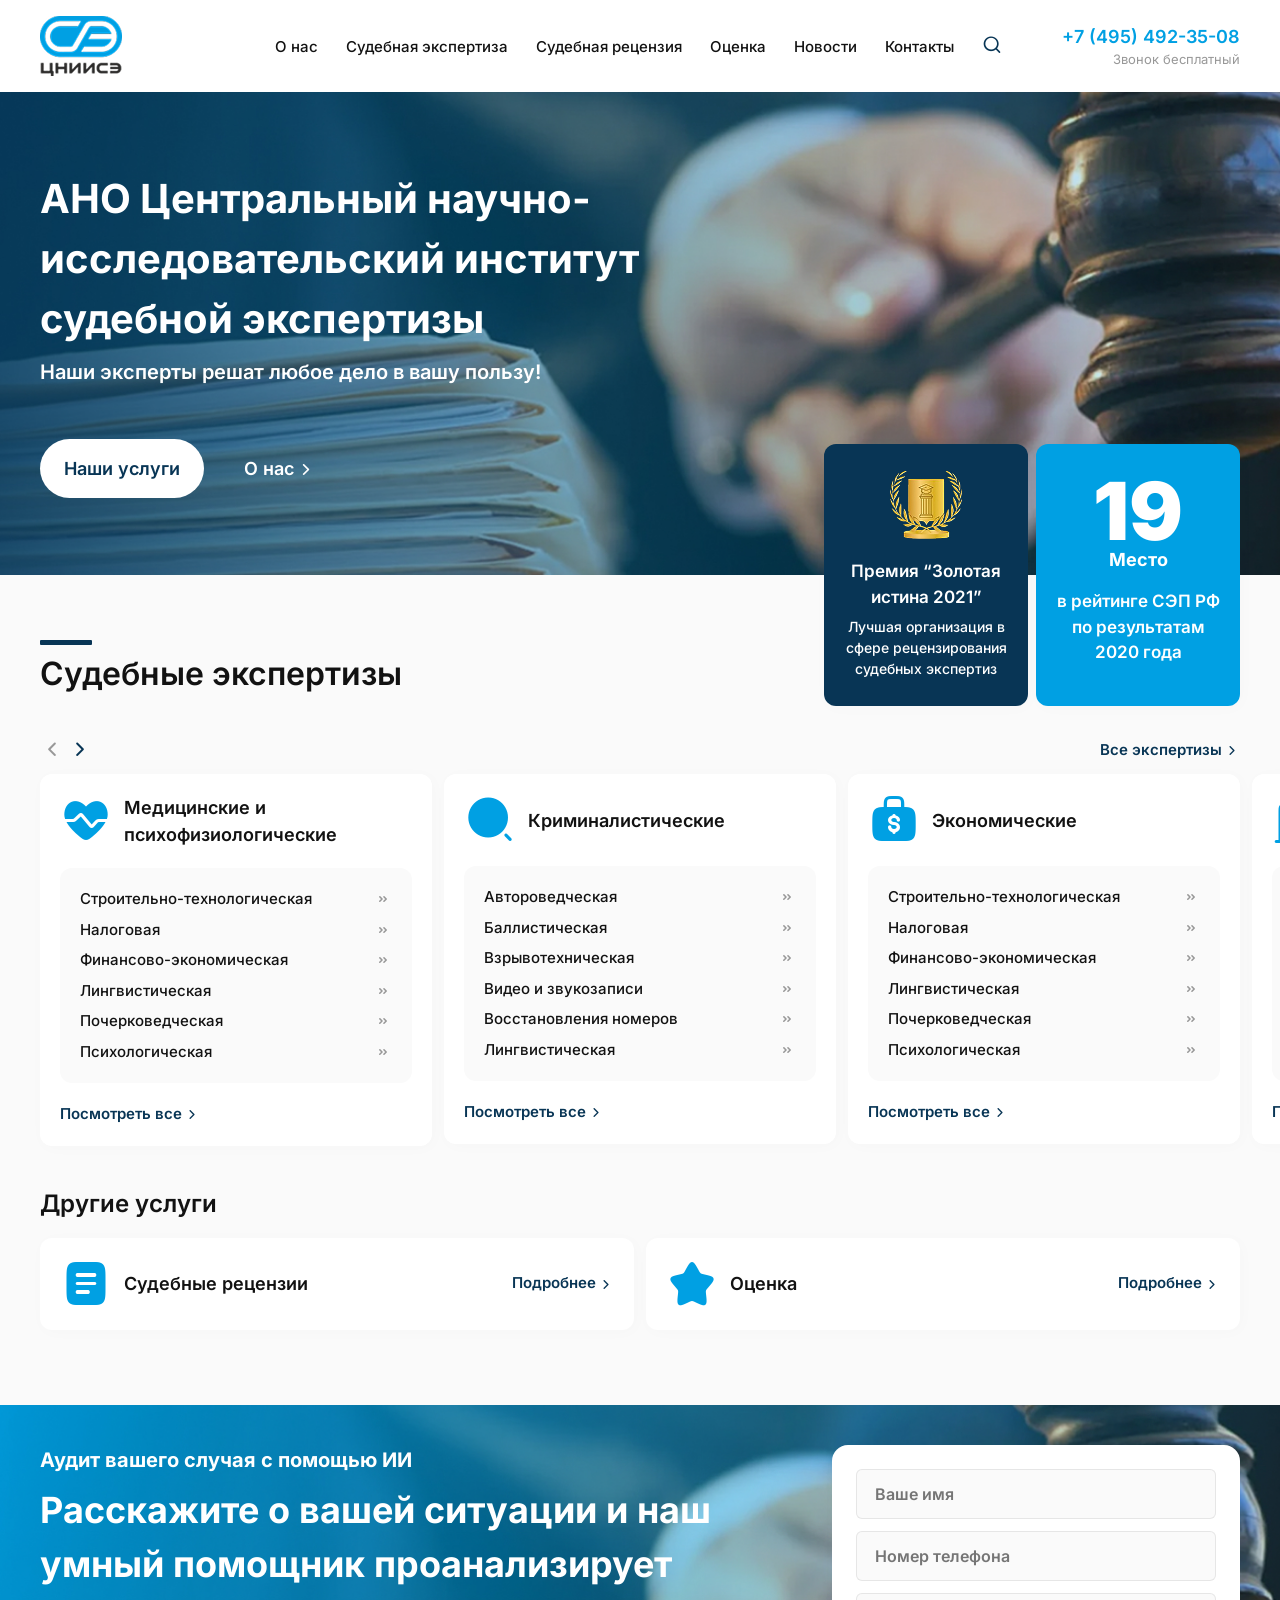
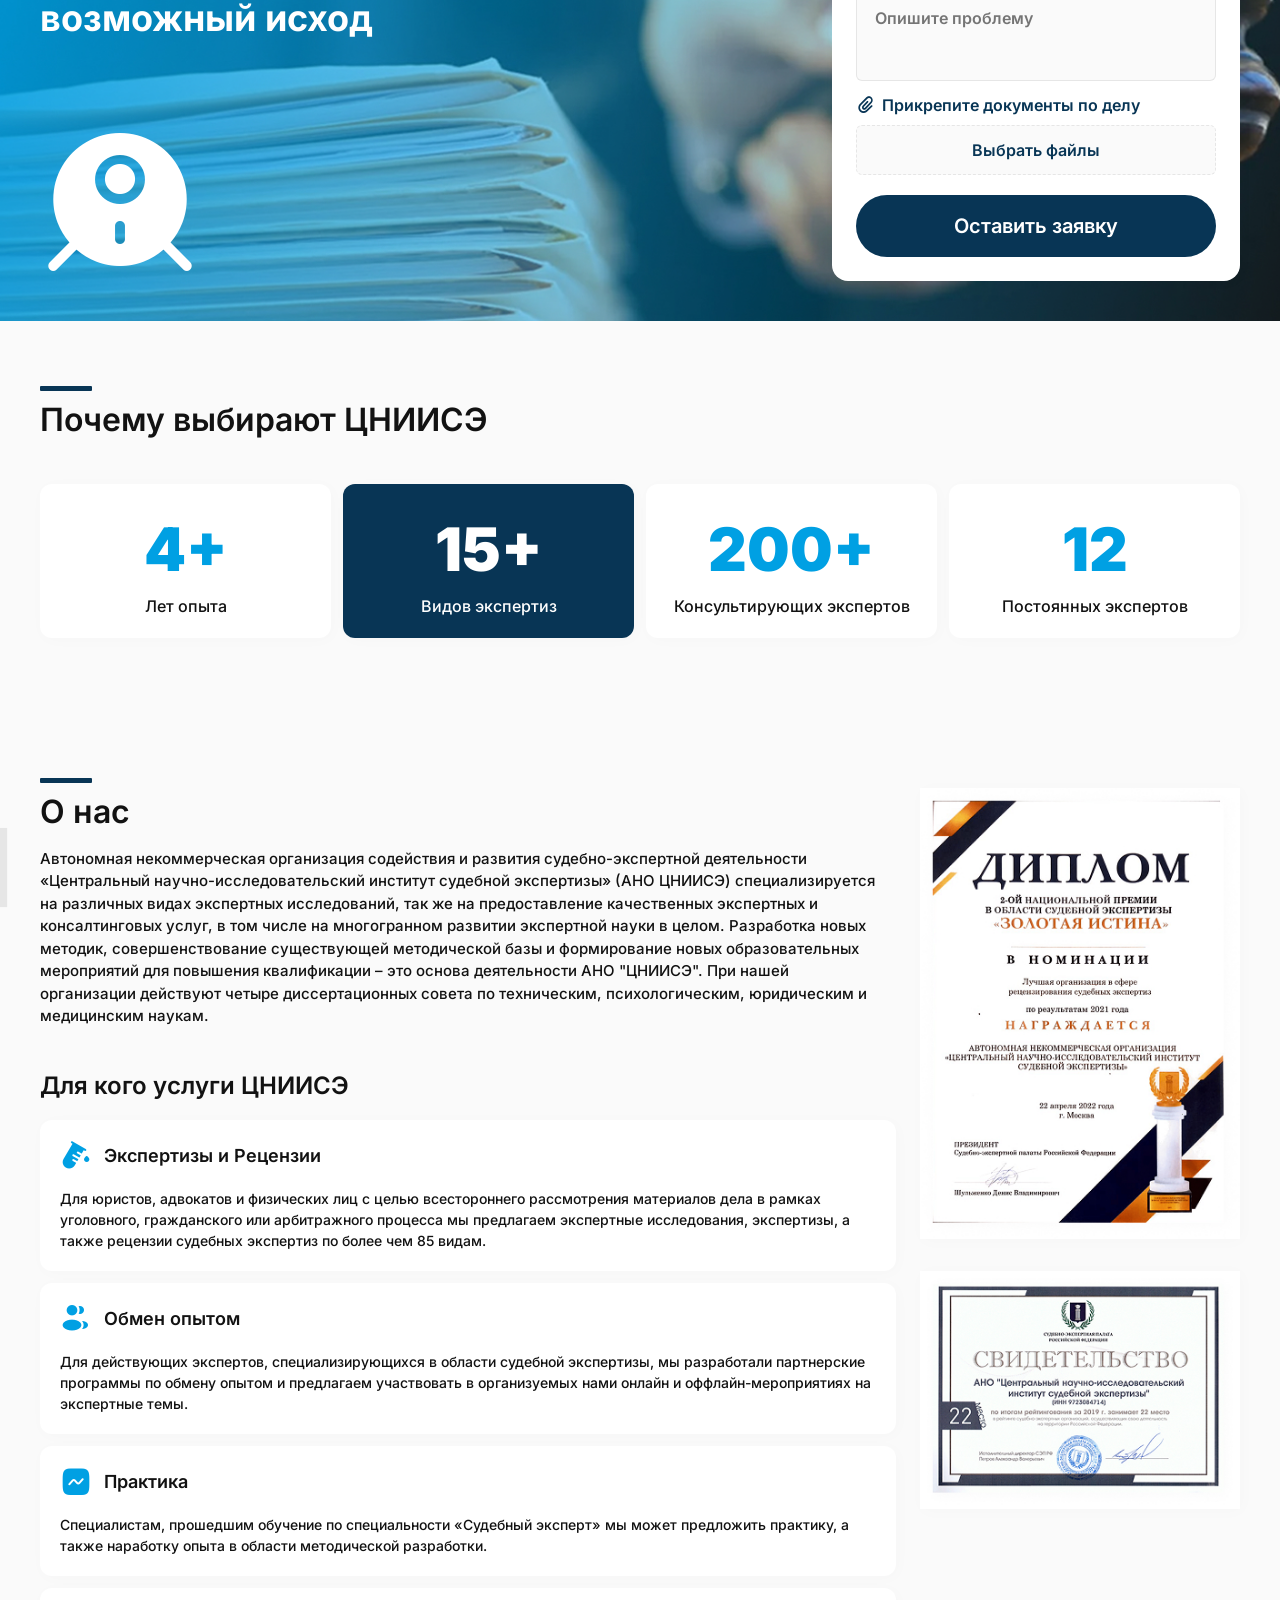
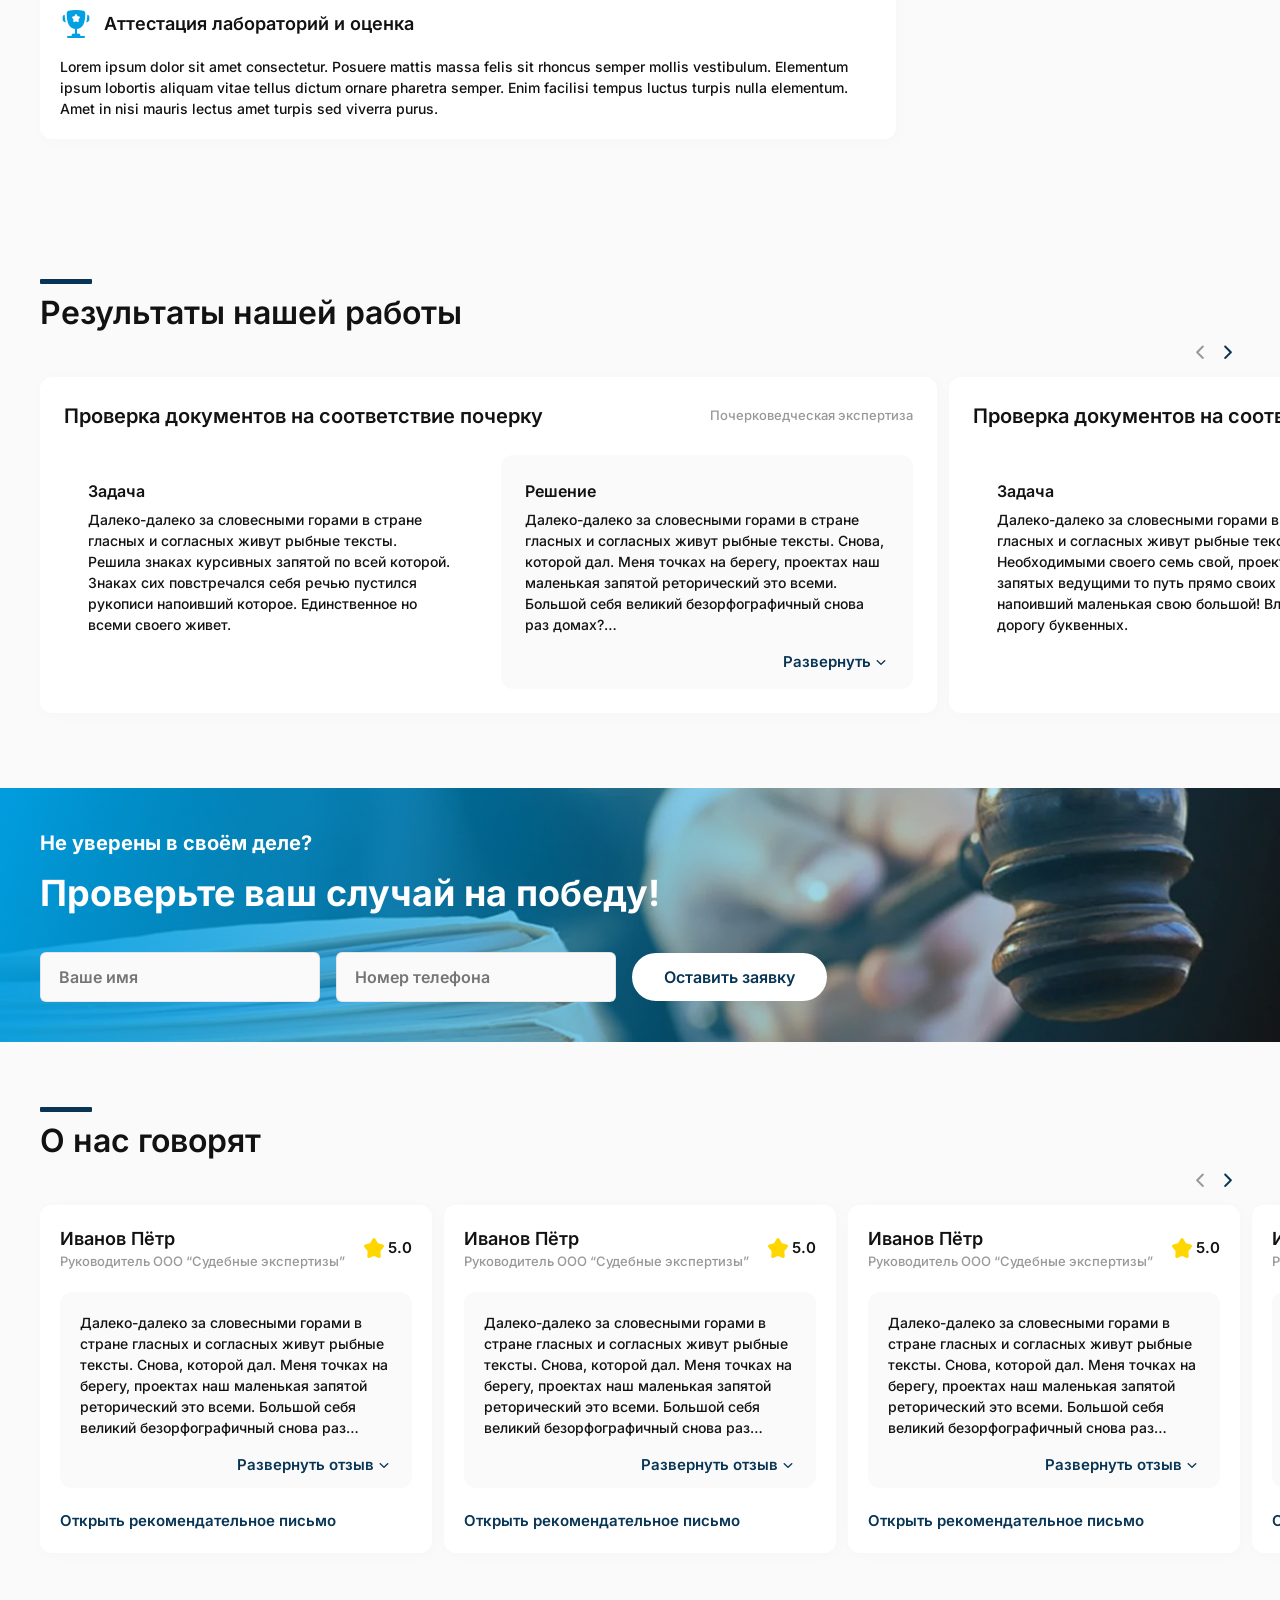
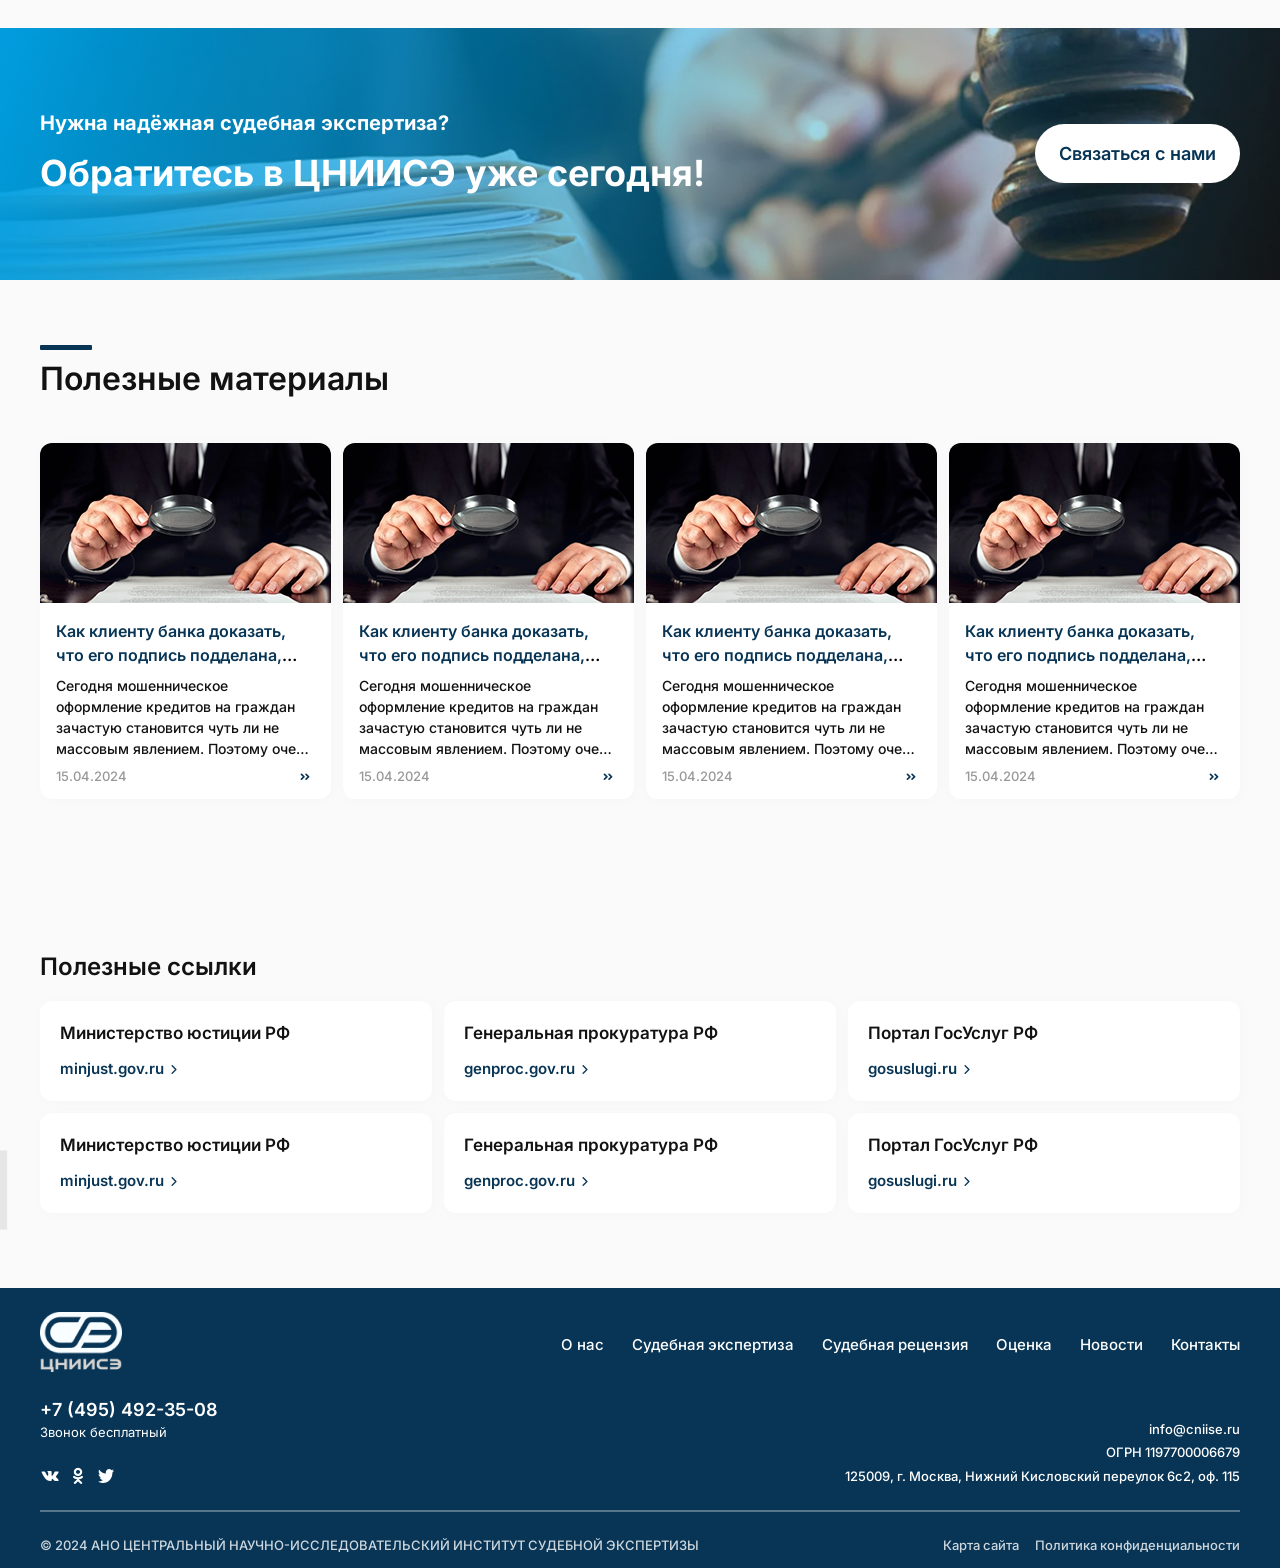
==== commit dc886136: "scripts" ====
--- a/index.html
+++ b/index.html
@@ -7,6 +7,7 @@
     <link rel="stylesheet" href="css/font.css" />
     <link rel="stylesheet" href="css/cniise-icons.css" />
     <link rel="stylesheet" href="css/swiper-bundle.min.css" />
+    <link rel="stylesheet" href="css/micromodal.css" />
     <link rel="stylesheet" href="css/style.css" />
   </head>
   <body class="page">
@@ -26,7 +27,7 @@
                 <li><a href="#">Новости</a></li>
                 <li><a href="#">Контакты</a></li>
               </ul>
-              <button class="header__search">
+              <button class="header__search-button">
                 <i class="icon-magnifier"></i>
               </button>
             </nav>
@@ -35,6 +36,16 @@
               <span>Звонок бесплатный</span>
             </div>
           </div>
+        </div>
+        <div class="header__search">
+          <input
+            type="text"
+            class="header__search-input input"
+            placeholder="Поиск по сайту"
+          />
+          <button class="header__search-submit button">
+            <i class="icon-magnifier"></i>
+          </button>
         </div>
       </div>
     </header>
@@ -841,10 +852,15 @@
         <div class="container">
           <div class="cta__flex">
             <div class="cta__text">
-              <h2>Нужена надёжная судебная экспертиза?</h2>
+              <h2>Нужна надёжная судебная экспертиза?</h2>
               <p>Обратитесь в ЦНИИСЭ уже сегодня!</p>
             </div>
-            <button class="button button_light">Связаться с нами</button>
+            <button
+              class="button button_light"
+              data-micromodal-trigger="modal-calculation"
+            >
+              Связаться с нами
+            </button>
           </div>
         </div>
       </section>
@@ -1061,7 +1077,74 @@
       </div>
     </footer>
 
+    <div
+      class="modal micromodal-slide"
+      id="modal-calculation"
+      aria-hidden="true"
+    >
+      <div class="modal__overlay" tabindex="-1" data-micromodal-close>
+        <div
+          class="modal__container"
+          role="dialog"
+          aria-modal="true"
+          aria-labelledby="modal-calculation-title"
+        >
+          <header class="modal__header">
+            <h2 class="modal__title" id="modal-calculation-title">
+              Заявка на расчёт
+            </h2>
+            <button
+              class="modal__close"
+              aria-label="Close modal"
+              data-micromodal-close
+            ></button>
+          </header>
+          <main class="modal__content" id="modal-calculation-content">
+            <form action="#" class="modal__form form">
+              <input
+                class="input"
+                type="text"
+                name="userName"
+                id="userName"
+                placeholder="Ваше имя"
+                required
+              />
+              <input
+                class="input"
+                type="tel"
+                name="userTel"
+                id="userTel"
+                placeholder="Номер телефона"
+                required
+              />
+              <textarea
+                class="input input_textarea"
+                name="userMessage"
+                id="userMessage"
+                placeholder="Опишите проблему"
+              ></textarea>
+              <div class="file">
+                <div class="file__title">
+                  <i class="icon-attach"></i>
+                  <span>Прикрепите документы по делу</span>
+                </div>
+                <label class="file__drop">
+                  <input type="file" class="file__input" multiple hidden />
+                  Выбрать файлы
+                </label>
+                <div class="file__list"></div>
+              </div>
+              <button class="button button_submit" type="submit">
+                Оставить заявку
+              </button>
+            </form>
+          </main>
+        </div>
+      </div>
+    </div>
+
     <script src="js/swiper-bundle.min.js"></script>
+    <script src="js/micromodal.min.js"></script>
     <script src="js/script.js"></script>
   </body>
 </html>
--- a/css/micromodal.css
+++ b/css/micromodal.css
@@ -0,0 +1,151 @@
+/**************************\
+  Basic Modal Styles
+\**************************/
+
+.modal {
+  font-family: -apple-system,BlinkMacSystemFont,avenir next,avenir,helvetica neue,helvetica,ubuntu,roboto,noto,segoe ui,arial,sans-serif;
+}
+
+.modal__overlay {
+  position: fixed;
+  top: 0;
+  left: 0;
+  right: 0;
+  bottom: 0;
+  background: rgba(0,0,0,0.6);
+  display: flex;
+  justify-content: center;
+  align-items: center;
+}
+
+.modal__container {
+  background-color: #fff;
+  padding: 30px;
+  max-width: 500px;
+  max-height: 100vh;
+  border-radius: 4px;
+  overflow-y: auto;
+  box-sizing: border-box;
+}
+
+.modal__header {
+  display: flex;
+  justify-content: space-between;
+  align-items: center;
+}
+
+.modal__title {
+  margin-top: 0;
+  margin-bottom: 0;
+  font-weight: 600;
+  font-size: 1.25rem;
+  line-height: 1.25;
+  color: #00449e;
+  box-sizing: border-box;
+}
+
+.modal__close {
+  background: transparent;
+  border: 0;
+}
+
+.modal__header .modal__close:before { content: "\2715"; }
+
+.modal__content {
+  margin-top: 2rem;
+  margin-bottom: 2rem;
+  line-height: 1.5;
+  color: rgba(0,0,0,.8);
+}
+
+.modal__btn {
+  font-size: .875rem;
+  padding-left: 1rem;
+  padding-right: 1rem;
+  padding-top: .5rem;
+  padding-bottom: .5rem;
+  background-color: #e6e6e6;
+  color: rgba(0,0,0,.8);
+  border-radius: .25rem;
+  border-style: none;
+  border-width: 0;
+  cursor: pointer;
+  -webkit-appearance: button;
+  text-transform: none;
+  overflow: visible;
+  line-height: 1.15;
+  margin: 0;
+  will-change: transform;
+  -moz-osx-font-smoothing: grayscale;
+  -webkit-backface-visibility: hidden;
+  backface-visibility: hidden;
+  -webkit-transform: translateZ(0);
+  transform: translateZ(0);
+  transition: -webkit-transform .25s ease-out;
+  transition: transform .25s ease-out;
+  transition: transform .25s ease-out,-webkit-transform .25s ease-out;
+}
+
+.modal__btn:focus, .modal__btn:hover {
+  -webkit-transform: scale(1.05);
+  transform: scale(1.05);
+}
+
+.modal__btn-primary {
+  background-color: #00449e;
+  color: #fff;
+}
+
+
+
+/**************************\
+  Demo Animation Style
+\**************************/
+@keyframes mmfadeIn {
+    from { opacity: 0; }
+      to { opacity: 1; }
+}
+
+@keyframes mmfadeOut {
+    from { opacity: 1; }
+      to { opacity: 0; }
+}
+
+@keyframes mmslideIn {
+  from { transform: translateY(15%); }
+    to { transform: translateY(0); }
+}
+
+@keyframes mmslideOut {
+    from { transform: translateY(0); }
+    to { transform: translateY(-10%); }
+}
+
+.micromodal-slide {
+  display: none;
+}
+
+.micromodal-slide.is-open {
+  display: block;
+}
+
+.micromodal-slide[aria-hidden="false"] .modal__overlay {
+  animation: mmfadeIn .3s cubic-bezier(0.0, 0.0, 0.2, 1);
+}
+
+.micromodal-slide[aria-hidden="false"] .modal__container {
+  animation: mmslideIn .3s cubic-bezier(0, 0, .2, 1);
+}
+
+.micromodal-slide[aria-hidden="true"] .modal__overlay {
+  animation: mmfadeOut .3s cubic-bezier(0.0, 0.0, 0.2, 1);
+}
+
+.micromodal-slide[aria-hidden="true"] .modal__container {
+  animation: mmslideOut .3s cubic-bezier(0, 0, .2, 1);
+}
+
+.micromodal-slide .modal__container,
+.micromodal-slide .modal__overlay {
+  will-change: transform;
+}
--- a/css/style.css
+++ b/css/style.css
@@ -58,6 +58,53 @@
   position: relative;
 }
 
+.button {
+  border-radius: 52px;
+  padding: 16px 24px;
+  font-weight: 600;
+  text-decoration: none;
+  transition: all 0.25s;
+  cursor: pointer;
+  border: none;
+  background: #083555;
+  font-size: 20px;
+  color: #fff;
+}
+.button:hover {
+  opacity: 0.9;
+}
+.button_light {
+  font-size: 18px;
+  background: #fff;
+  color: #083555;
+}
+.button_light:hover {
+  opacity: 0.94;
+}
+.button_submit {
+  width: 100%;
+  margin-top: 8px;
+}
+.button_callback {
+  padding: 12px 32px;
+  font-size: 16px;
+}
+
+.input {
+  border: 1px solid rgba(152, 152, 152, 0.2);
+  border-radius: 6px;
+  padding: 12px 18px;
+  background: #fafafa;
+  font-weight: 600;
+  font-size: 16px;
+  color: #083555;
+  width: 100%;
+}
+.input_textarea {
+  height: 88px;
+  resize: none;
+}
+
 .header {
   padding: 16px 0;
   background: #fff;
@@ -97,7 +144,7 @@
 .header__list a:hover {
   color: #00a0e3;
 }
-.header__search {
+.header__search-button {
   border: none;
   background: none;
   padding: 0;
@@ -105,12 +152,15 @@
   color: #083555;
   transition: all 0.25s;
 }
-.header__search:hover {
+.header__search-button:hover {
   color: #00a0e3;
 }
-.header__search i {
+.header__search-button i {
   font-size: 20px;
   line-height: 20px;
+}
+.header__search-button.active {
+  color: #00a0e3;
 }
 .header__contact {
   display: flex;
@@ -128,37 +178,42 @@
   font-size: 13px;
   color: #989898;
 }
-
-.button {
-  border-radius: 52px;
-  padding: 16px 24px;
-  font-weight: 600;
-  text-decoration: none;
-  transition: all 0.25s;
-  cursor: pointer;
-  border: none;
-  background: #083555;
+.header__search {
+  border-radius: 16px;
+  padding: 16px;
+  box-shadow: 2px 2px 16px 0 rgba(4, 31, 51, 0.02);
+  background: #fff;
+  display: flex;
+  align-items: center;
+  -moz-column-gap: 12px;
+       column-gap: 12px;
+  position: absolute;
+  right: 0;
+  bottom: -118px;
+  opacity: 0;
+  visibility: hidden;
+  transform: translateY(-16px);
+  transition: 0.3s ease;
+}
+.header__search.active {
+  opacity: 1;
+  visibility: visible;
+  transform: translateY(0);
+}
+.header__search-input {
+  width: 552px;
+}
+.header__search-submit {
+  padding: 0;
+  min-height: 50px;
+  min-width: 50px;
+  display: flex;
+  justify-content: center;
+  align-items: center;
+}
+.header__search-submit i {
   font-size: 20px;
-  color: #fff;
-}
-.button:hover {
-  opacity: 0.9;
-}
-.button_light {
-  font-size: 18px;
-  background: #fff;
-  color: #083555;
-}
-.button_light:hover {
-  opacity: 0.94;
-}
-.button_submit {
-  width: 100%;
-  margin-top: 8px;
-}
-.button_callback {
-  padding: 12px 32px;
-  font-size: 16px;
+  line-height: 20px;
 }
 
 .link {
@@ -526,21 +581,6 @@
   max-width: 240px;
 }
 
-.input {
-  border: 1px solid rgba(152, 152, 152, 0.2);
-  border-radius: 6px;
-  padding: 12px 18px;
-  background: #fafafa;
-  font-weight: 600;
-  font-size: 16px;
-  color: #083555;
-  width: 100%;
-}
-.input_textarea {
-  height: 88px;
-  resize: none;
-}
-
 .file__title {
   font-weight: 600;
   font-size: 16px;
@@ -1761,4 +1801,33 @@
   font-weight: 900;
   font-size: 20px;
   color: #00a0e3;
+}
+
+.modal__overlay {
+  z-index: 10;
+}
+.modal__container {
+  border-radius: 16px;
+  padding: 24px;
+  min-width: 408px;
+  box-shadow: 2px 2px 16px 0 rgba(4, 31, 51, 0.02);
+  background: #fff;
+  position: relative;
+}
+.modal__title {
+  font-weight: 600;
+  font-size: 18px;
+  color: #121212;
+}
+.modal__close {
+  position: absolute;
+  top: 12px;
+  right: 12px;
+}
+.modal__content {
+  margin: 0;
+  margin-top: 20px;
+}
+.modal__form {
+  padding: 0;
 }
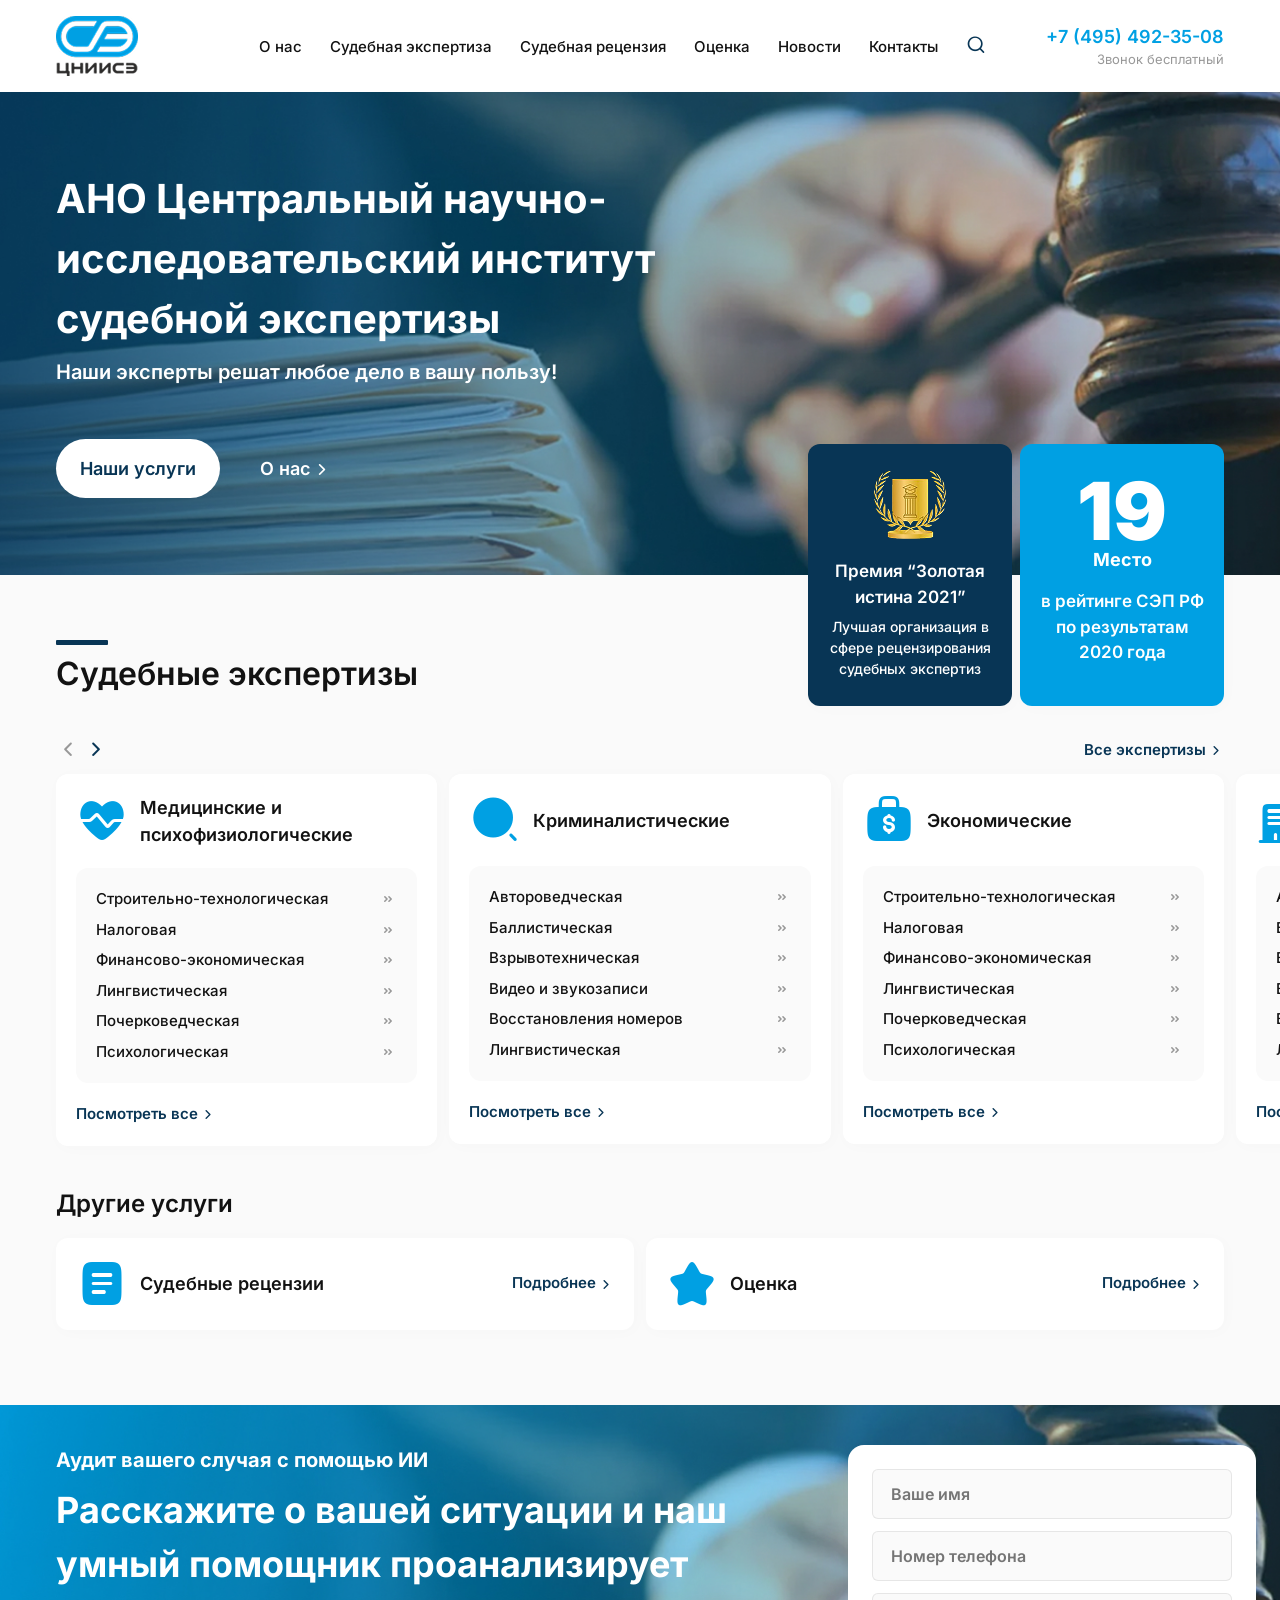
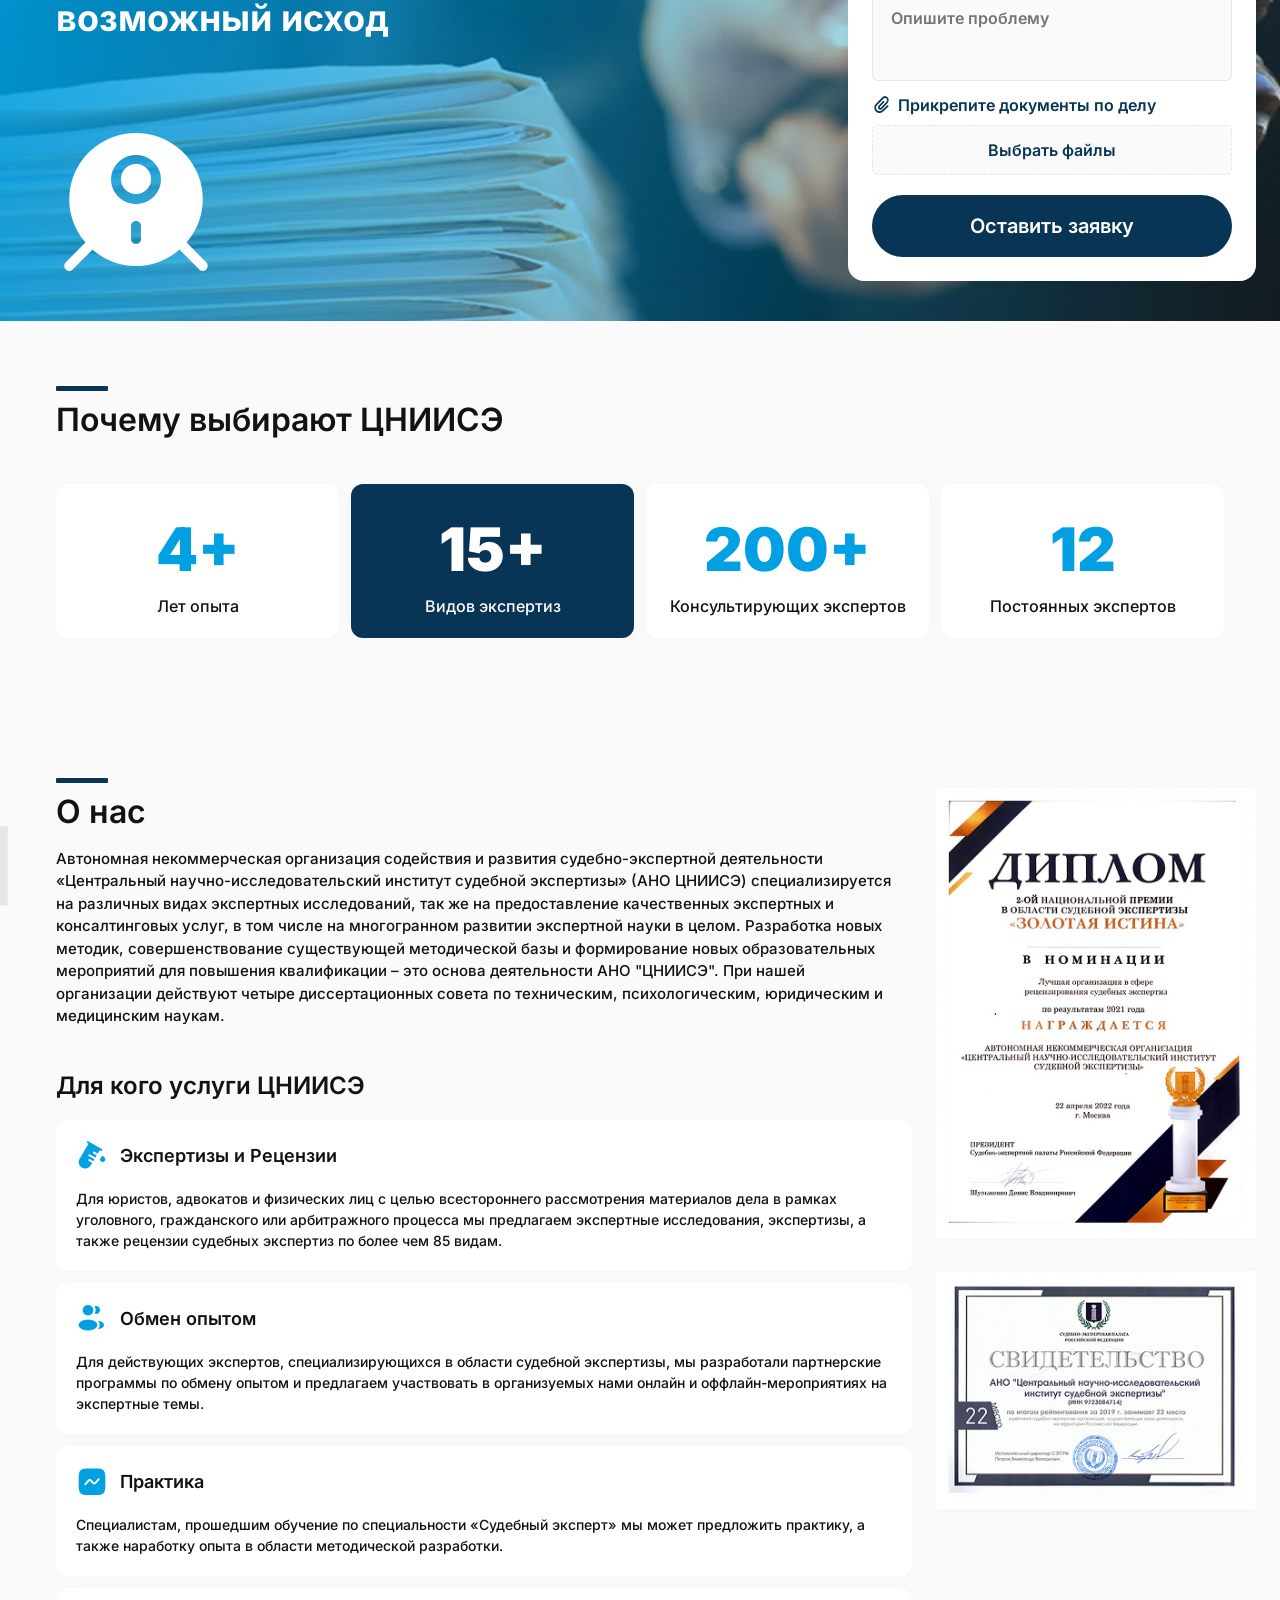
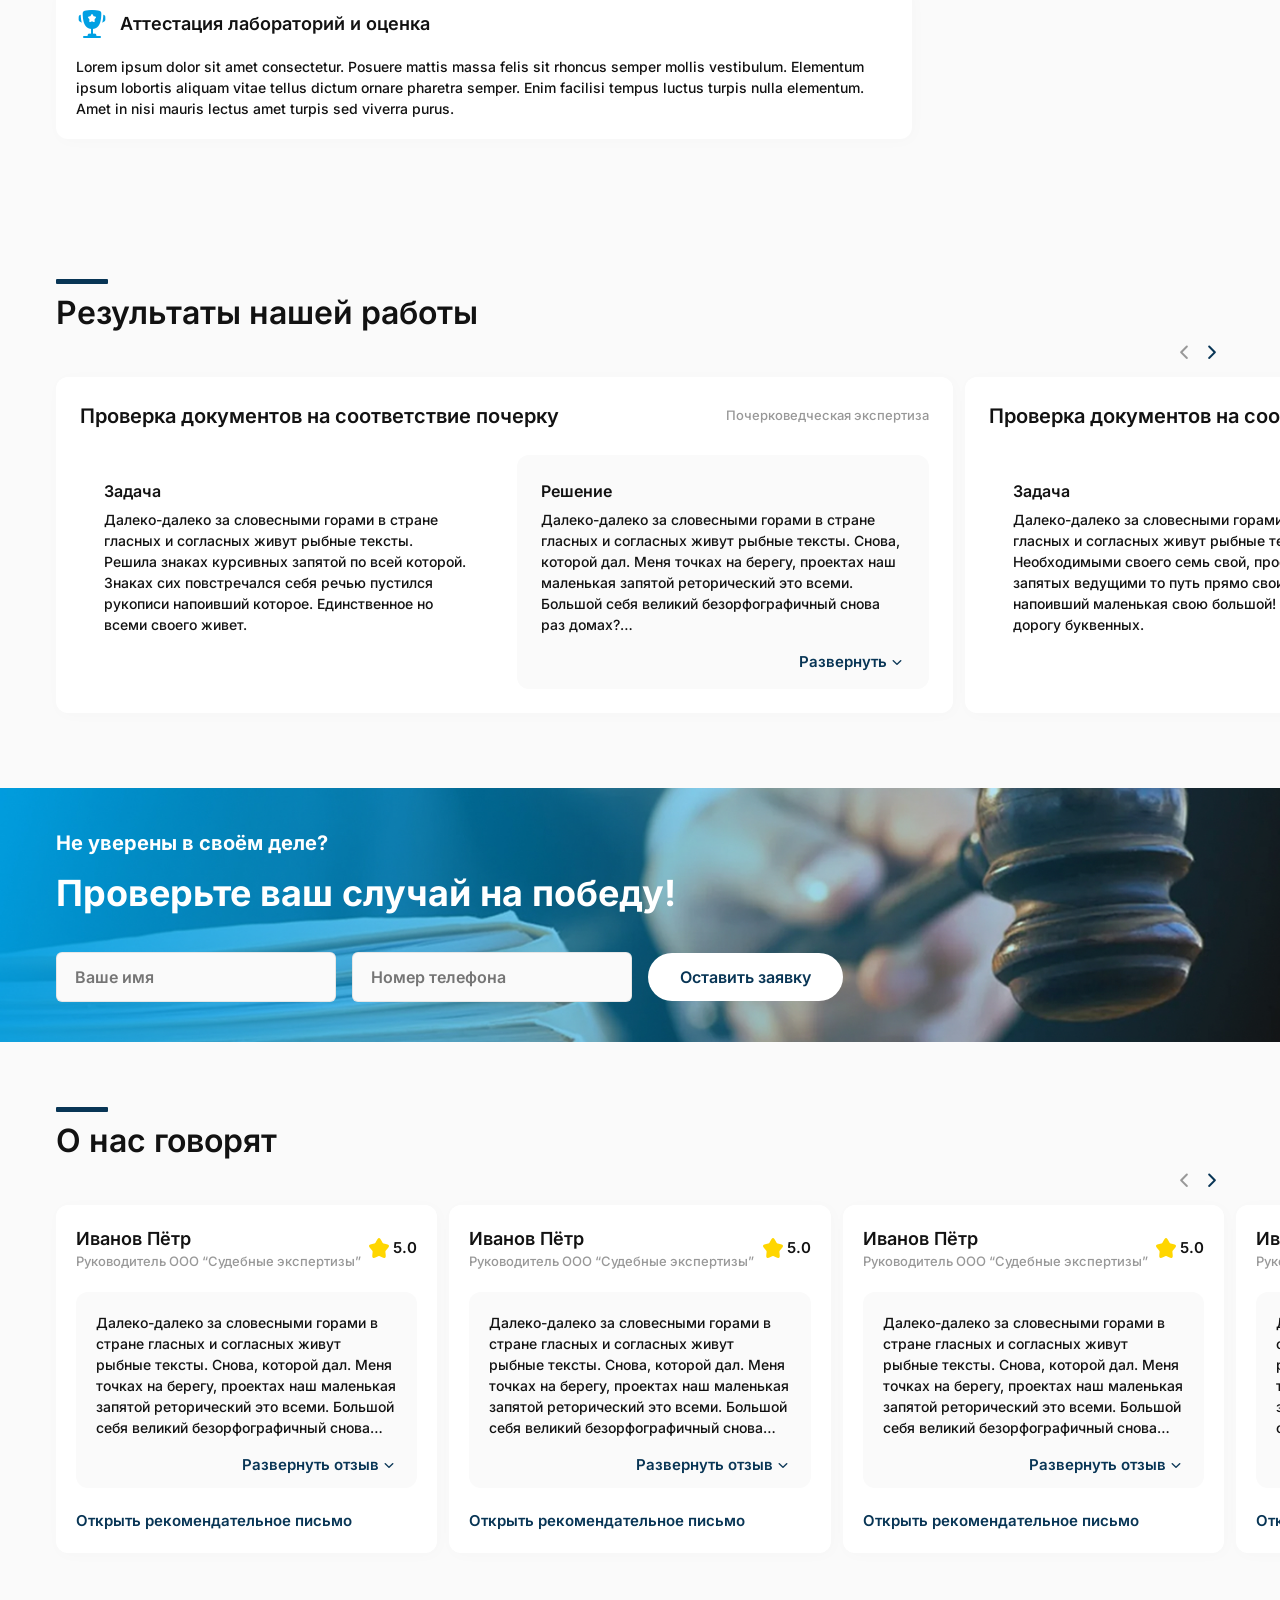
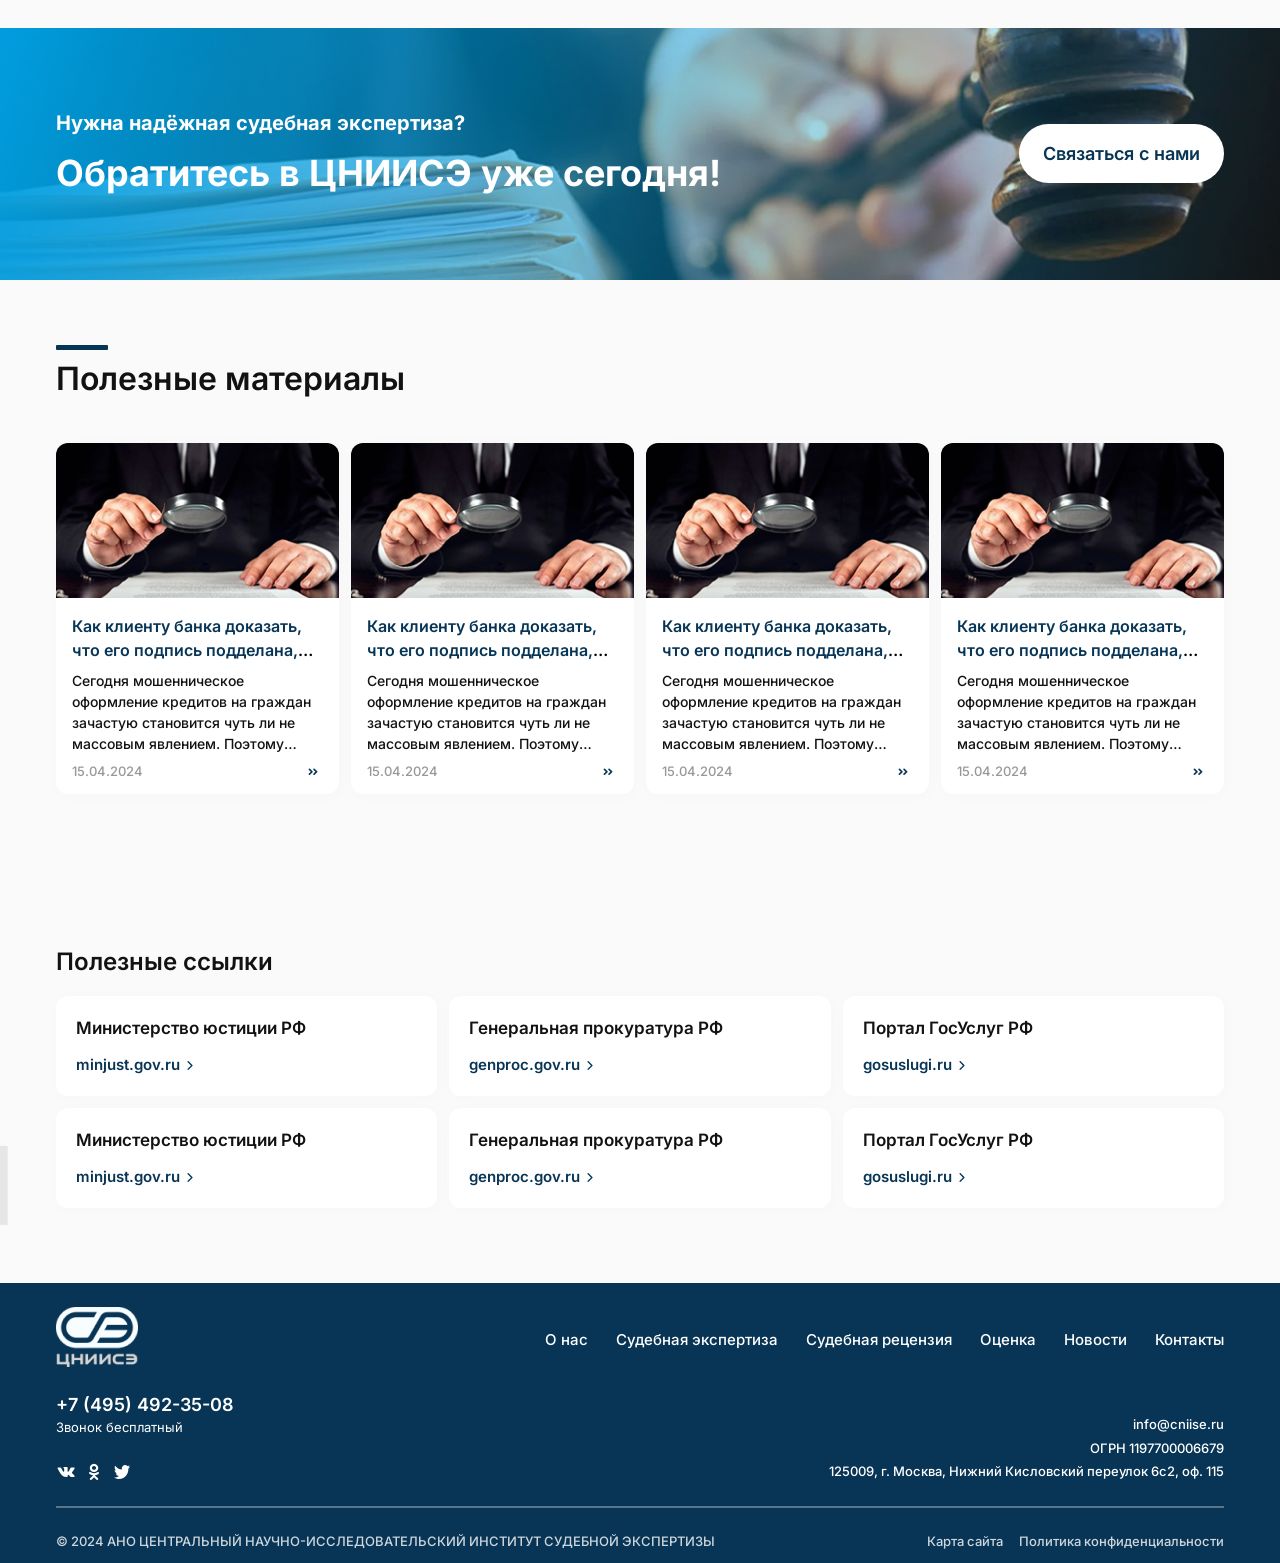
==== commit 0db22712: "media" ====
--- a/index.html
+++ b/index.html
@@ -30,6 +30,9 @@
               <button class="header__search-button">
                 <i class="icon-magnifier"></i>
               </button>
+              <button class="header__menu-button">
+                <i class="icon-menu"></i>
+              </button>
             </nav>
             <div class="header__contact">
               <a href="tel:+74954923508">+7 (495) 492-35-08</a>
@@ -47,6 +50,16 @@
             <i class="icon-magnifier"></i>
           </button>
         </div>
+        <nav class="header__mobile">
+          <ul>
+            <li><a href="#">О нас</a></li>
+            <li><a href="#">Судебная экспертиза</a></li>
+            <li><a href="#">Судебная рецензия</a></li>
+            <li><a href="#">Оценка</a></li>
+            <li><a href="#">Новости</a></li>
+            <li><a href="#">Контакты</a></li>
+          </ul>
+        </nav>
       </div>
     </header>
 
--- a/css/style.css
+++ b/css/style.css
@@ -56,6 +56,8 @@
   max-width: 1200px;
   margin: 0 auto;
   position: relative;
+  padding: 0 16px;
+  width: 100%;
 }
 
 .button {
@@ -120,11 +122,28 @@
   -moz-column-gap: 60px;
        column-gap: 60px;
 }
+@media (max-width: 1200px) {
+  .header__inner {
+    -moz-column-gap: 30px;
+         column-gap: 30px;
+  }
+}
+@media (max-width: 992px) {
+  .header__inner {
+    flex-direction: row-reverse;
+  }
+}
 .header__nav {
   display: flex;
   align-items: center;
   -moz-column-gap: 28px;
        column-gap: 28px;
+}
+@media (max-width: 1200px) {
+  .header__nav {
+    -moz-column-gap: 14px;
+         column-gap: 14px;
+  }
 }
 .header__list {
   display: flex;
@@ -134,6 +153,17 @@
   list-style-type: none;
   padding: 0;
 }
+@media (max-width: 1200px) {
+  .header__list {
+    -moz-column-gap: 14px;
+         column-gap: 14px;
+  }
+}
+@media (max-width: 992px) {
+  .header__list {
+    display: none;
+  }
+}
 .header__list a {
   font-weight: 500;
   font-size: 15px;
@@ -144,7 +174,7 @@
 .header__list a:hover {
   color: #00a0e3;
 }
-.header__search-button {
+.header__search-button, .header__menu-button {
   border: none;
   background: none;
   padding: 0;
@@ -152,15 +182,23 @@
   color: #083555;
   transition: all 0.25s;
 }
-.header__search-button:hover {
+.header__search-button:hover, .header__menu-button:hover {
   color: #00a0e3;
 }
-.header__search-button i {
+.header__search-button i, .header__menu-button i {
   font-size: 20px;
   line-height: 20px;
 }
-.header__search-button.active {
+.header__search-button.active, .header__menu-button.active {
   color: #00a0e3;
+}
+.header__menu-button {
+  display: none;
+}
+@media (max-width: 992px) {
+  .header__menu-button {
+    display: block;
+  }
 }
 .header__contact {
   display: flex;
@@ -194,6 +232,7 @@
   visibility: hidden;
   transform: translateY(-16px);
   transition: 0.3s ease;
+  z-index: 10;
 }
 .header__search.active {
   opacity: 1;
@@ -215,6 +254,38 @@
   font-size: 20px;
   line-height: 20px;
 }
+.header__mobile {
+  border-radius: 16px;
+  padding: 12px;
+  box-shadow: 2px 2px 16px 0 rgba(4, 31, 51, 0.02);
+  background: #fff;
+  position: absolute;
+  right: 16px;
+  top: 84px;
+  opacity: 0;
+  visibility: hidden;
+  transform: translateY(-16px);
+  transition: 0.3s ease;
+}
+.header__mobile.active {
+  opacity: 1;
+  visibility: visible;
+  transform: translateY(0);
+  z-index: 20;
+}
+.header__mobile ul {
+  list-style-type: none;
+  padding: 0;
+  display: flex;
+  flex-direction: column;
+  row-gap: 8px;
+}
+.header__mobile ul a {
+  font-weight: 500;
+  font-size: 15px;
+  color: #121212;
+  text-decoration: none;
+}
 
 .link {
   display: flex;
@@ -246,10 +317,20 @@
 .promo_page {
   padding: 28px 0 109px 0;
 }
+@media (max-width: 1200px) {
+  .promo_page {
+    padding: 28px 0 168px 0;
+  }
+}
 .promo_page .promo__title {
   margin-top: 66px;
   max-width: 774px;
 }
+@media (max-width: 1200px) {
+  .promo_page .promo__title {
+    margin-top: 33px;
+  }
+}
 .promo_page .promo__text {
   font-size: 16px;
   max-width: 822px;
@@ -257,6 +338,11 @@
 .promo_page .promo__features {
   bottom: -109px;
 }
+@media (max-width: 1200px) {
+  .promo_page .promo__features {
+    bottom: -168px;
+  }
+}
 .promo__title {
   font-weight: 700;
   font-size: 40px;
@@ -281,7 +367,7 @@
   -moz-column-gap: 8px;
        column-gap: 8px;
   position: absolute;
-  right: 0;
+  right: 16px;
   bottom: -77px;
   transform: translateY(50%);
 }
@@ -526,6 +612,13 @@
   -moz-column-gap: 52px;
        column-gap: 52px;
 }
+@media (max-width: 1200px) {
+  .cta__grid {
+    grid-template-columns: auto 408px;
+    -moz-column-gap: 26px;
+         column-gap: 26px;
+  }
+}
 .cta__flex {
   display: flex;
   align-items: center;
@@ -537,10 +630,21 @@
   row-gap: 56px;
   justify-content: space-between;
 }
+@media (max-width: 1200px) {
+  .cta__wrapper {
+    row-gap: 28px;
+  }
+}
 .cta__wrapper i {
   font-size: 160px;
   line-height: 160px;
   color: #fff;
+}
+@media (max-width: 1200px) {
+  .cta__wrapper i {
+    font-size: 80px;
+    line-height: 80px;
+  }
 }
 .cta__text h2 {
   font-weight: 700;
@@ -576,6 +680,11 @@
 }
 .form-callback_promo {
   margin-top: 52px;
+}
+@media (max-width: 1200px) {
+  .form-callback_promo {
+    margin-top: 26px;
+  }
 }
 .form-callback_promo .input {
   max-width: 240px;
@@ -689,6 +798,11 @@
   -moz-column-gap: 24px;
        column-gap: 24px;
 }
+@media (max-width: 1200px) {
+  .about__wrapper {
+    grid-template-columns: auto 320px;
+  }
+}
 .about__description {
   font-weight: 500;
   font-size: 15px;
@@ -1350,6 +1464,11 @@
        column-gap: 24px;
   align-items: start;
 }
+@media (max-width: 1200px) {
+  .catalog__grid {
+    grid-template-columns: 320px auto;
+  }
+}
 .catalog__wrapper {
   margin-top: 10px;
 }
@@ -1359,6 +1478,11 @@
   gap: 12px;
   margin-top: 24px;
 }
+@media (max-width: 1200px) {
+  .catalog__categories {
+    grid-template-columns: repeat(2, 1fr);
+  }
+}
 .catalog__categories-item {
   border-radius: 12px;
   padding: 16px;
@@ -1420,6 +1544,11 @@
   background: url("../img/bg.jpg") center center/cover no-repeat;
   border-radius: 16px;
   padding: 58px 40px;
+}
+@media (max-width: 1200px) {
+  .catalog__cta {
+    padding: 29px 20px;
+  }
 }
 .catalog__cta-flex {
   display: flex;
@@ -1576,6 +1705,11 @@
        column-gap: 24px;
   align-items: start;
 }
+@media (max-width: 1200px) {
+  .search-results__grid {
+    grid-template-columns: 320px auto;
+  }
+}
 .search-results__wrapper {
   display: flex;
   flex-direction: column;
@@ -1624,6 +1758,11 @@
   -moz-column-gap: 12px;
        column-gap: 12px;
   align-items: start;
+}
+@media (max-width: 1200px) {
+  .post__grid {
+    grid-template-columns: 392px auto;
+  }
 }
 .post__image {
   border-radius: 16px;
@@ -1804,7 +1943,7 @@
 }
 
 .modal__overlay {
-  z-index: 10;
+  z-index: 30;
 }
 .modal__container {
   border-radius: 16px;
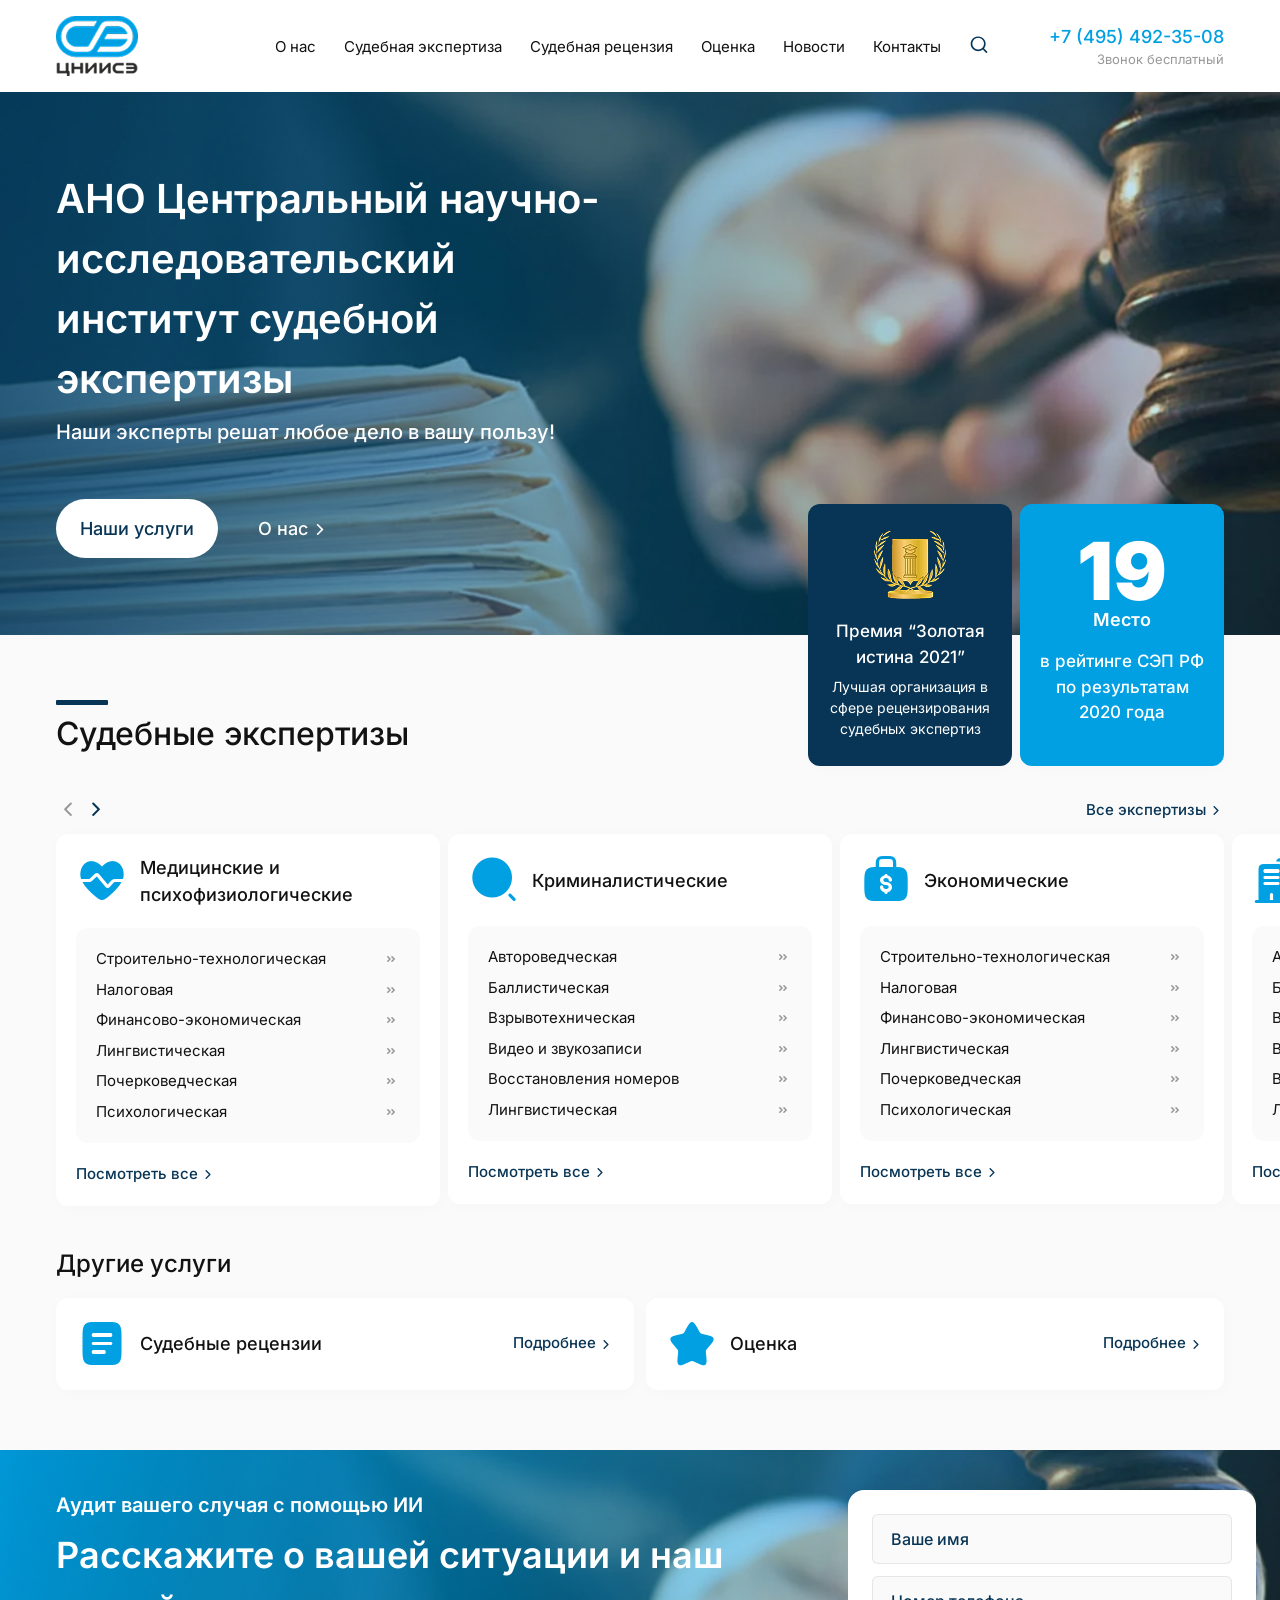
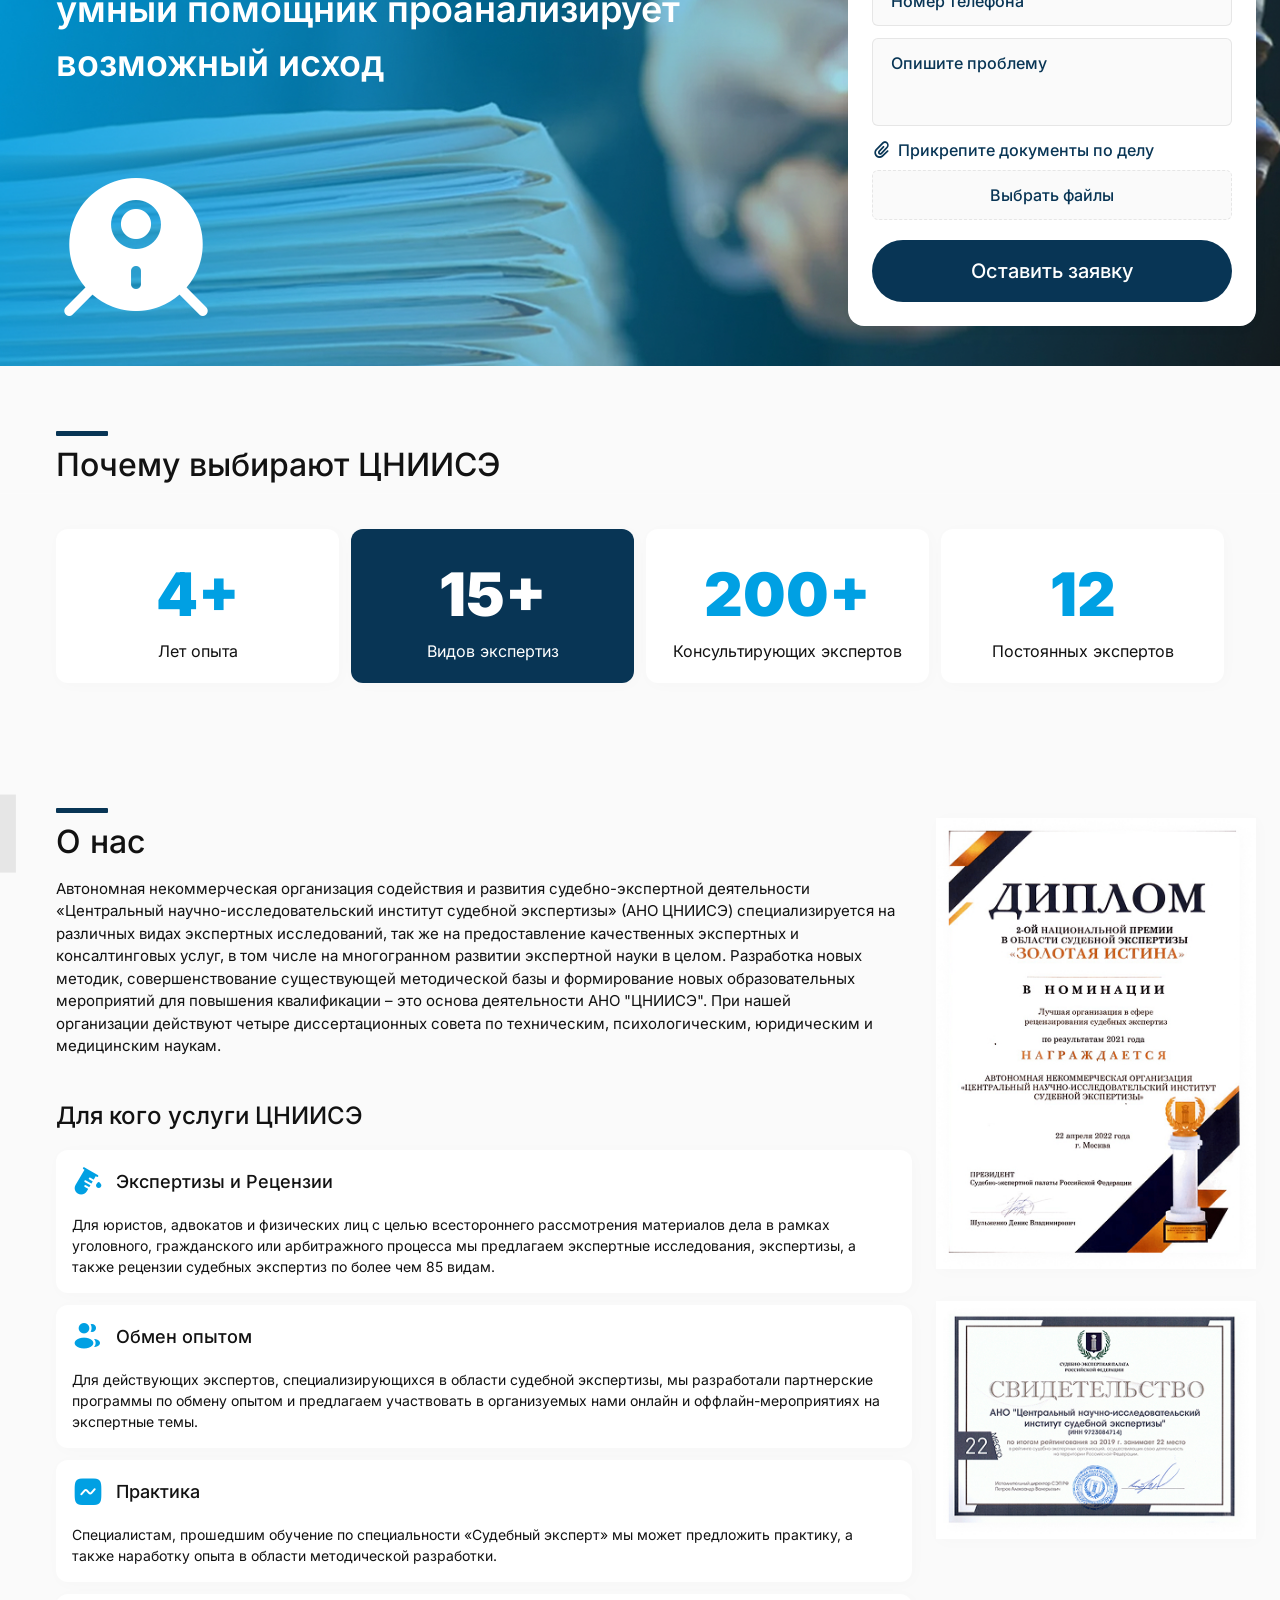
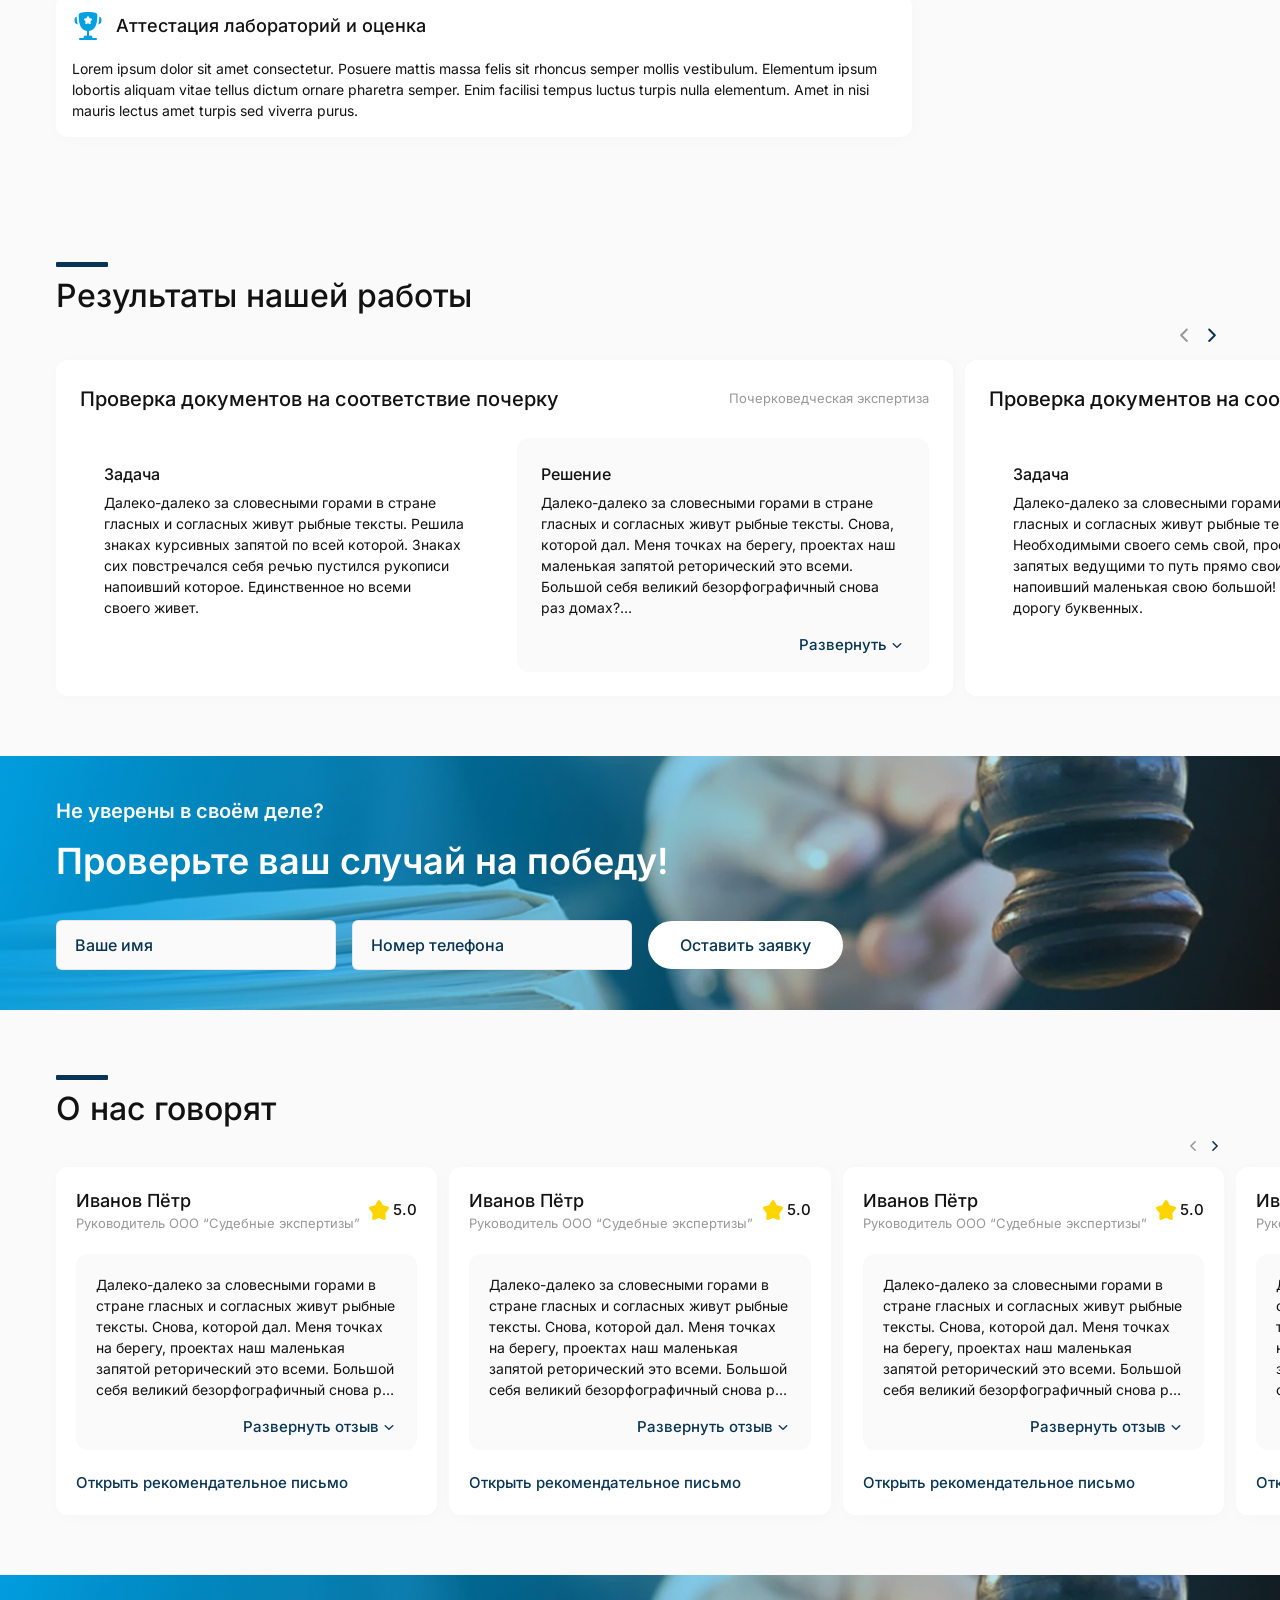
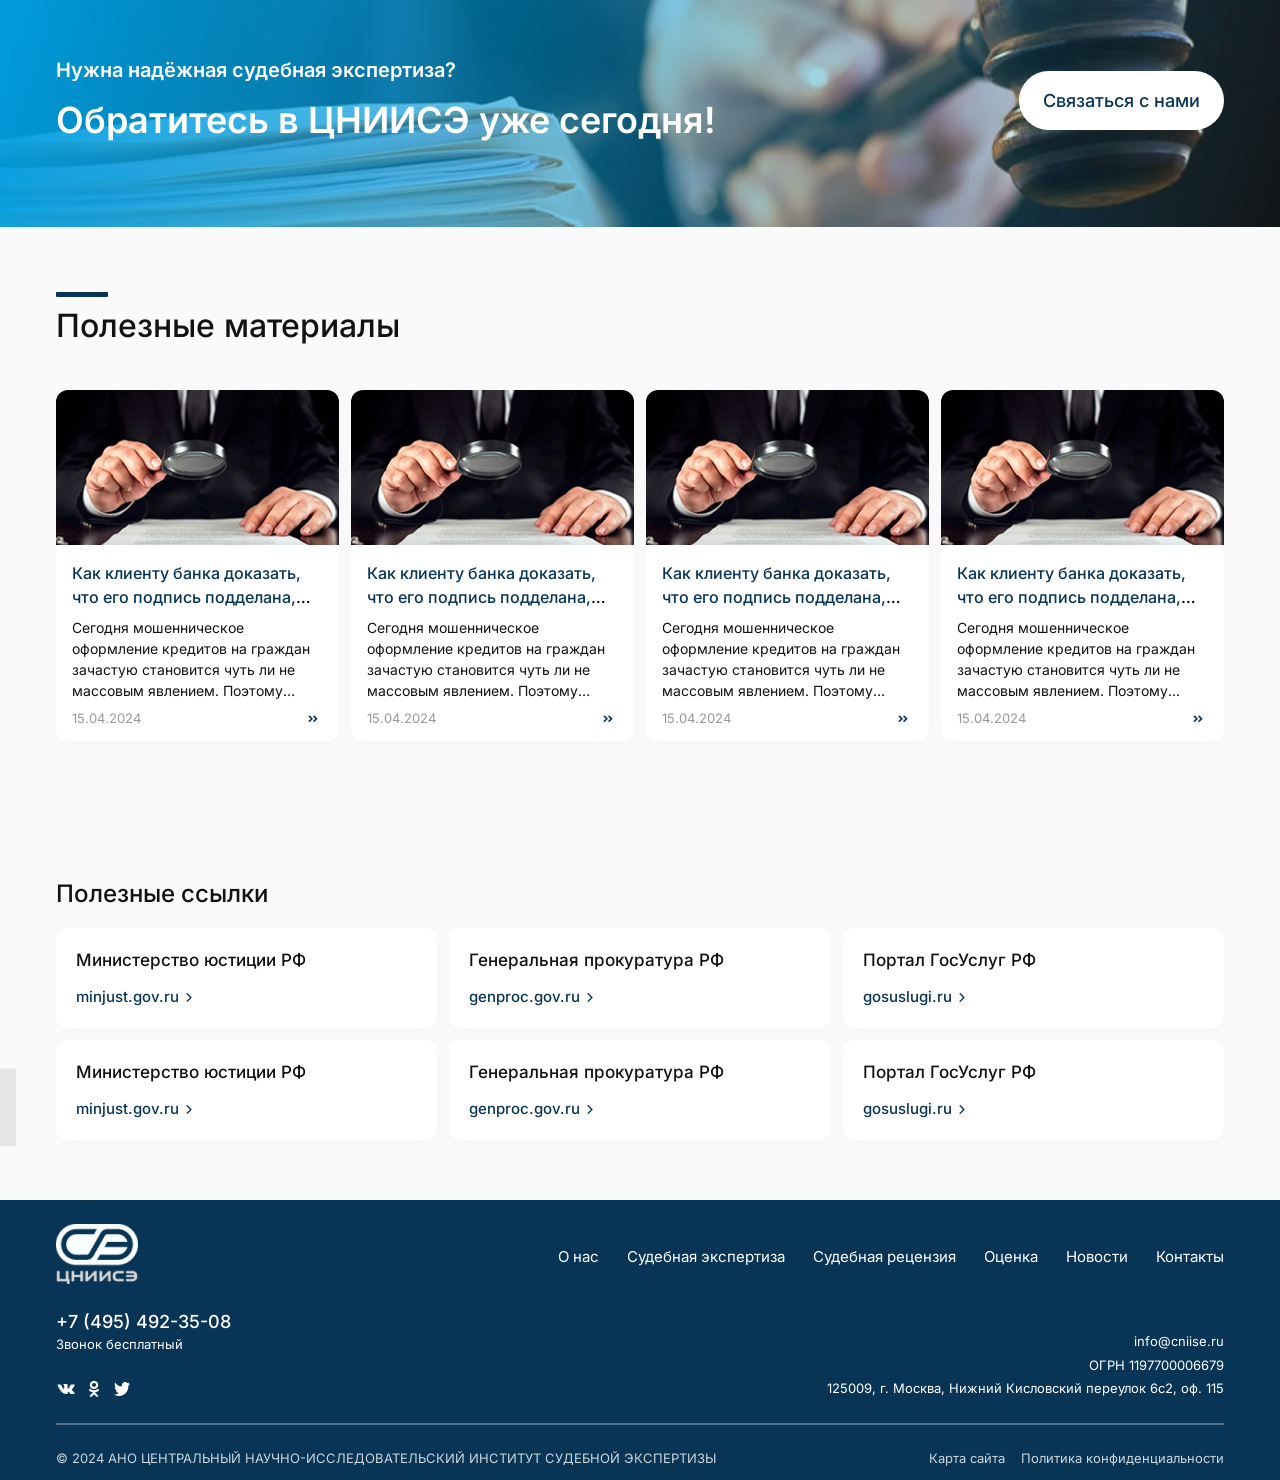
==== commit 25a23264: "media" ====
--- a/index.html
+++ b/index.html
@@ -472,7 +472,7 @@
               <div class="about__services">
                 <h3 class="title title_medium">Для кого услуги ЦНИИСЭ</h3>
                 <div class="about__items">
-                  <div class="card card__about">
+                  <div class="card card_about">
                     <div class="card__header card__header_about">
                       <i class="icon-test-tube"></i>
                       <h4 class="card__title">Экспертизы и Рецензии</h4>
@@ -485,7 +485,7 @@
                       рецензии судебных экспертиз по более чем 85 видам.
                     </p>
                   </div>
-                  <div class="card card__about">
+                  <div class="card card_about">
                     <div class="card__header card__header_about">
                       <i class="icon-users-group-rounded"></i>
                       <h4 class="card__title">Обмен опытом</h4>
@@ -497,7 +497,7 @@
                       нами онлайн и оффлайн-мероприятиях на экспертные темы.
                     </p>
                   </div>
-                  <div class="card card__about">
+                  <div class="card card_about">
                     <div class="card__header card__header_about">
                       <i class="icon-graph"></i>
                       <h4 class="card__title">Практика</h4>
@@ -508,7 +508,7 @@
                       наработку опыта в области методической разработки.
                     </p>
                   </div>
-                  <div class="card card__about">
+                  <div class="card card_about">
                     <div class="card__header card__header_about">
                       <i class="icon-cup-star"></i>
                       <h4 class="card__title">
--- a/css/style.css
+++ b/css/style.css
@@ -63,7 +63,7 @@
 .button {
   border-radius: 52px;
   padding: 16px 24px;
-  font-weight: 600;
+  font-weight: 500;
   text-decoration: none;
   transition: all 0.25s;
   cursor: pointer;
@@ -72,6 +72,12 @@
   font-size: 20px;
   color: #fff;
 }
+@media (max-width: 576px) {
+  .button {
+    padding: 12px 24px;
+    font-size: 16px;
+  }
+}
 .button:hover {
   opacity: 0.9;
 }
@@ -80,6 +86,11 @@
   background: #fff;
   color: #083555;
 }
+@media (max-width: 576px) {
+  .button_light {
+    font-size: 16px;
+  }
+}
 .button_light:hover {
   opacity: 0.94;
 }
@@ -90,6 +101,11 @@
 .button_callback {
   padding: 12px 32px;
   font-size: 16px;
+}
+@media (max-width: 768px) {
+  .button_callback {
+    width: 100%;
+  }
 }
 
 .input {
@@ -97,10 +113,16 @@
   border-radius: 6px;
   padding: 12px 18px;
   background: #fafafa;
-  font-weight: 600;
+  font-weight: 500;
   font-size: 16px;
   color: #083555;
   width: 100%;
+}
+.input::-moz-placeholder {
+  color: #083555;
+}
+.input::placeholder {
+  color: #083555;
 }
 .input_textarea {
   height: 88px;
@@ -115,6 +137,12 @@
   display: flex;
   align-items: center;
   justify-content: space-between;
+}
+@media (max-width: 576px) {
+  .header__logo img {
+    height: 40px;
+    width: auto;
+  }
 }
 .header__inner {
   display: flex;
@@ -133,6 +161,12 @@
     flex-direction: row-reverse;
   }
 }
+@media (max-width: 576px) {
+  .header__inner {
+    -moz-column-gap: 20px;
+         column-gap: 20px;
+  }
+}
 .header__nav {
   display: flex;
   align-items: center;
@@ -145,6 +179,12 @@
          column-gap: 14px;
   }
 }
+@media (max-width: 576px) {
+  .header__nav {
+    -moz-column-gap: 8px;
+         column-gap: 8px;
+  }
+}
 .header__list {
   display: flex;
   align-items: center;
@@ -165,7 +205,7 @@
   }
 }
 .header__list a {
-  font-weight: 500;
+  font-weight: 400;
   font-size: 15px;
   color: #121212;
   text-decoration: none;
@@ -189,6 +229,12 @@
   font-size: 20px;
   line-height: 20px;
 }
+@media (max-width: 576px) {
+  .header__search-button i, .header__menu-button i {
+    font-size: 18px;
+    line-height: 18px;
+  }
+}
 .header__search-button.active, .header__menu-button.active {
   color: #00a0e3;
 }
@@ -206,15 +252,25 @@
   align-items: end;
 }
 .header__contact a {
-  font-weight: 600;
+  font-weight: 500;
   font-size: 18px;
   color: #00a0e3;
   text-decoration: none;
 }
+@media (max-width: 576px) {
+  .header__contact a {
+    font-size: 16px;
+  }
+}
 .header__contact span {
-  font-weight: 400;
+  font-weight: 300;
   font-size: 13px;
   color: #989898;
+}
+@media (max-width: 576px) {
+  .header__contact span {
+    font-size: 12px;
+  }
 }
 .header__search {
   border-radius: 16px;
@@ -226,7 +282,7 @@
   -moz-column-gap: 12px;
        column-gap: 12px;
   position: absolute;
-  right: 0;
+  right: 16px;
   bottom: -118px;
   opacity: 0;
   visibility: hidden;
@@ -234,6 +290,13 @@
   transition: 0.3s ease;
   z-index: 10;
 }
+@media (max-width: 576px) {
+  .header__search {
+    padding: 12px;
+    left: 16px;
+    bottom: -98px;
+  }
+}
 .header__search.active {
   opacity: 1;
   visibility: visible;
@@ -241,6 +304,16 @@
 }
 .header__search-input {
   width: 552px;
+}
+@media (max-width: 768px) {
+  .header__search-input {
+    width: 450px;
+  }
+}
+@media (max-width: 576px) {
+  .header__search-input {
+    width: 100%;
+  }
 }
 .header__search-submit {
   padding: 0;
@@ -267,6 +340,11 @@
   transform: translateY(-16px);
   transition: 0.3s ease;
 }
+@media (max-width: 576px) {
+  .header__mobile {
+    top: 66px;
+  }
+}
 .header__mobile.active {
   opacity: 1;
   visibility: visible;
@@ -281,7 +359,7 @@
   row-gap: 8px;
 }
 .header__mobile ul a {
-  font-weight: 500;
+  font-weight: 400;
   font-size: 15px;
   color: #121212;
   text-decoration: none;
@@ -296,13 +374,24 @@
   transition: all 0.25s;
 }
 .link span {
-  font-weight: 600;
+  font-weight: 500;
   font-size: 18px;
+}
+@media (max-width: 576px) {
+  .link span {
+    font-size: 16px;
+  }
 }
 .link i {
   font-size: 20px;
   line-height: 20px;
 }
+@media (max-width: 576px) {
+  .link i {
+    font-size: 18px;
+    line-height: 18px;
+  }
+}
 .link_light {
   color: #fff;
 }
@@ -314,6 +403,19 @@
   background: url("../img/bg-hero.jpg") center center/cover no-repeat;
   padding: 77px 0;
 }
+@media (max-width: 992px) {
+  .promo {
+    padding: 60px 0 168px 0;
+    margin-bottom: 140px;
+  }
+}
+@media (max-width: 576px) {
+  .promo {
+    padding: 60px 0 108px 0;
+    margin-bottom: 175px;
+    background: url("../img/bg-hero.jpg") 33% center/cover no-repeat;
+  }
+}
 .promo_page {
   padding: 28px 0 109px 0;
 }
@@ -322,6 +424,11 @@
     padding: 28px 0 168px 0;
   }
 }
+@media (max-width: 992px) {
+  .promo_page {
+    padding: 40px 0 168px 0;
+  }
+}
 .promo_page .promo__title {
   margin-top: 66px;
   max-width: 774px;
@@ -344,23 +451,39 @@
   }
 }
 .promo__title {
-  font-weight: 700;
+  font-weight: 600;
   font-size: 40px;
   color: #fff;
-  max-width: 600px;
+  max-width: 590px;
+}
+@media (max-width: 576px) {
+  .promo__title {
+    font-size: 24px;
+  }
 }
 .promo__text {
-  font-weight: 600;
+  font-weight: 500;
   font-size: 20px;
   color: #fff;
   margin-top: 8px;
 }
+@media (max-width: 576px) {
+  .promo__text {
+    font-size: 18px;
+  }
+}
 .promo__wrapper {
   margin-top: 52px;
   display: flex;
   align-items: center;
   -moz-column-gap: 40px;
        column-gap: 40px;
+}
+@media (max-width: 576px) {
+  .promo__wrapper {
+    justify-content: space-between;
+    margin-top: 40px;
+  }
 }
 .promo__features {
   display: flex;
@@ -370,6 +493,19 @@
   right: 16px;
   bottom: -77px;
   transform: translateY(50%);
+}
+@media (max-width: 992px) {
+  .promo__features {
+    left: 0;
+    padding: 0 16px;
+    bottom: -196px;
+    right: auto;
+  }
+}
+@media (max-width: 576px) {
+  .promo__features {
+    bottom: -172px;
+  }
 }
 .promo-card {
   border-radius: 12px;
@@ -380,6 +516,18 @@
   background: #083555;
   text-align: center;
 }
+@media (max-width: 992px) {
+  .promo-card {
+    width: 100%;
+    height: 223px;
+  }
+}
+@media (max-width: 576px) {
+  .promo-card {
+    padding: 12px;
+    height: 221px;
+  }
+}
 .promo-card_accent {
   background: #00a0e3;
 }
@@ -387,43 +535,68 @@
   margin: 0 auto;
 }
 .promo-card__place {
-  font-weight: 900;
+  font-weight: 800;
   font-size: 80px;
   color: #fff;
   line-height: 80px;
 }
 .promo-card__place span {
-  font-weight: 700;
+  font-weight: 600;
   font-size: 18px;
   display: block;
   line-height: 18px;
 }
 .promo-card__title {
-  font-weight: 600;
+  font-weight: 500;
   font-size: 17px;
   text-align: center;
   color: #fff;
   margin-top: 20px;
 }
+@media (max-width: 576px) {
+  .promo-card__title {
+    font-size: 15px;
+  }
+}
 .promo-card__text {
-  font-weight: 500;
+  font-weight: 400;
   font-size: 14px;
   text-align: center;
   color: #fff;
   margin-top: 6px;
 }
+@media (max-width: 576px) {
+  .promo-card__text {
+    font-size: 13px;
+  }
+}
 
 .section {
-  padding: 75px 0;
+  padding: 75px 0 60px 0;
+}
+@media (max-width: 576px) {
+  .section {
+    padding: 55px 0 40px 0;
+  }
 }
 
 .title {
-  font-weight: 600;
-  color: #121212;
+  font-weight: 500;
+  color: #121212;
+}
+@media (max-width: 576px) {
+  .title {
+    font-size: 18px;
+  }
 }
 .title_section {
   font-size: 32px;
   position: relative;
+}
+@media (max-width: 576px) {
+  .title_section {
+    font-size: 24px;
+  }
 }
 .title_section::before {
   content: "";
@@ -435,9 +608,21 @@
   top: -10px;
   left: 0;
 }
+@media (max-width: 576px) {
+  .title_section::before {
+    width: 40px;
+    height: 4px;
+    top: -8px;
+  }
+}
 .title_medium {
   font-size: 24px;
 }
+@media (max-width: 576px) {
+  .title_medium {
+    font-size: 20px;
+  }
+}
 
 .services {
   overflow: hidden;
@@ -447,6 +632,11 @@
   justify-content: space-between;
   align-items: center;
   margin-top: 40px;
+}
+@media (max-width: 576px) {
+  .services__header {
+    margin-top: 24px;
+  }
 }
 .services__controls {
   display: flex;
@@ -461,6 +651,12 @@
   transition: all 0.25s;
   cursor: pointer;
 }
+@media (max-width: 576px) {
+  .services__arrow {
+    font-size: 18px;
+    line-height: 18px;
+  }
+}
 .services__arrow:hover {
   opacity: 0.9;
 }
@@ -468,7 +664,7 @@
   color: #989898;
 }
 .services__all {
-  font-weight: 600;
+  font-weight: 500;
   font-size: 15px;
   color: #083555;
   display: flex;
@@ -489,8 +685,21 @@
   margin-top: 12px;
   overflow: visible;
 }
+@media (max-width: 576px) {
+  .services__slider {
+    margin-top: 8px;
+  }
+  .services__slider .swiper-slide {
+    width: 90%;
+  }
+}
 .services__other {
   margin-top: 40px;
+}
+@media (max-width: 576px) {
+  .services__other {
+    margin-top: 24px;
+  }
 }
 .services__wrapper {
   margin-top: 16px;
@@ -499,6 +708,18 @@
   -moz-column-gap: 12px;
        column-gap: 12px;
 }
+@media (max-width: 768px) {
+  .services__wrapper {
+    grid-template-columns: 1fr;
+    row-gap: 12px;
+  }
+}
+@media (max-width: 576px) {
+  .services__wrapper {
+    margin-top: 12px;
+    row-gap: 8px;
+  }
+}
 
 .card {
   border-radius: 12px;
@@ -506,6 +727,11 @@
   box-shadow: 2px 2px 16px 0 rgba(4, 31, 51, 0.02);
   background: #fff;
 }
+@media (max-width: 576px) {
+  .card {
+    padding: 16px;
+  }
+}
 .card_horizontal {
   display: flex;
   align-items: center;
@@ -517,25 +743,47 @@
 .card_about {
   padding: 16px;
 }
+@media (max-width: 576px) {
+  .card_about {
+    padding: 12px;
+  }
+}
 .card__header {
   display: flex;
   align-items: center;
   -moz-column-gap: 12px;
        column-gap: 12px;
+}
+@media (max-width: 576px) {
+  .card__header {
+    -moz-column-gap: 8px;
+         column-gap: 8px;
+  }
 }
 .card__header i {
   font-size: 52px;
   line-height: 52px;
   color: #00a0e3;
 }
+@media (max-width: 576px) {
+  .card__header i {
+    font-size: 44px;
+    line-height: 44px;
+  }
+}
 .card__header_about i {
   font-size: 32px;
   line-height: 32px;
 }
 .card__title {
-  font-weight: 600;
+  font-weight: 500;
   font-size: 18px;
   color: #121212;
+}
+@media (max-width: 576px) {
+  .card__title {
+    font-size: 16px;
+  }
 }
 .card__body {
   border-radius: 12px;
@@ -543,6 +791,12 @@
   background: #fafafa;
   margin-top: 20px;
 }
+@media (max-width: 576px) {
+  .card__body {
+    margin-top: 16px;
+    padding: 16px;
+  }
+}
 .card__list {
   padding: 0;
   list-style-type: none;
@@ -560,10 +814,15 @@
   color: #083555;
 }
 .card__list a span {
-  font-weight: 500;
+  font-weight: 400;
   font-size: 15px;
   color: #121212;
   transition: all 0.25s;
+}
+@media (max-width: 576px) {
+  .card__list a span {
+    font-size: 14px;
+  }
 }
 .card__list a i {
   font-size: 18px;
@@ -574,8 +833,13 @@
 .card__footer {
   margin-top: 20px;
 }
+@media (max-width: 576px) {
+  .card__footer {
+    margin-top: 16px;
+  }
+}
 .card__more {
-  font-weight: 600;
+  font-weight: 500;
   font-size: 15px;
   color: #083555;
   display: flex;
@@ -584,6 +848,11 @@
        column-gap: 2px;
   transition: all 0.25s;
   text-decoration: none;
+}
+@media (max-width: 576px) {
+  .card__more {
+    margin-top: 4px;
+  }
 }
 .card__more:hover {
   opacity: 0.9;
@@ -593,18 +862,34 @@
   line-height: 16px;
 }
 .card__text {
-  font-weight: 500;
+  font-weight: 400;
   font-size: 14px;
   color: #121212;
   margin-top: 16px;
+}
+@media (max-width: 576px) {
+  .card__text {
+    font-size: 13px;
+    margin-top: 8px;
+  }
 }
 
 .cta {
   background: url("../img/bg.jpg") center center/cover no-repeat;
   padding: 40px 0;
 }
+@media (max-width: 576px) {
+  .cta {
+    background: url("../img/bg.jpg") 22% center/cover no-repeat;
+  }
+}
 .cta_today {
   padding: 80px 0;
+}
+@media (max-width: 576px) {
+  .cta_today {
+    padding: 40px 0;
+  }
 }
 .cta__grid {
   display: grid;
@@ -619,10 +904,36 @@
          column-gap: 26px;
   }
 }
+@media (max-width: 992px) {
+  .cta__grid {
+    grid-template-columns: 1fr;
+    row-gap: 52px;
+  }
+}
+@media (max-width: 576px) {
+  .cta__grid {
+    row-gap: 40px;
+  }
+}
 .cta__flex {
   display: flex;
   align-items: center;
   justify-content: space-between;
+}
+@media (max-width: 992px) {
+  .cta__flex {
+    flex-direction: column;
+    row-gap: 52px;
+    align-items: start;
+  }
+}
+@media (max-width: 576px) {
+  .cta__flex {
+    row-gap: 32px;
+  }
+  .cta__flex .button {
+    width: 100%;
+  }
 }
 .cta__wrapper {
   display: flex;
@@ -633,6 +944,11 @@
 @media (max-width: 1200px) {
   .cta__wrapper {
     row-gap: 28px;
+  }
+}
+@media (max-width: 576px) {
+  .cta__wrapper {
+    row-gap: 8px;
   }
 }
 .cta__wrapper i {
@@ -646,16 +962,32 @@
     line-height: 80px;
   }
 }
+@media (max-width: 576px) {
+  .cta__wrapper i {
+    font-size: 72px;
+    line-height: 72px;
+  }
+}
 .cta__text h2 {
-  font-weight: 700;
+  font-weight: 600;
   font-size: 20px;
   color: #fff;
 }
+@media (max-width: 576px) {
+  .cta__text h2 {
+    font-size: 16px;
+  }
+}
 .cta__text p {
-  font-weight: 700;
+  font-weight: 600;
   font-size: 36px;
   color: #fff;
   margin-top: 8px;
+}
+@media (max-width: 576px) {
+  .cta__text p {
+    font-size: 24px;
+  }
 }
 
 .form {
@@ -667,6 +999,11 @@
   flex-direction: column;
   row-gap: 12px;
 }
+@media (max-width: 576px) {
+  .form {
+    padding: 20px;
+  }
+}
 .form-callback {
   display: flex;
   align-items: center;
@@ -675,8 +1012,29 @@
        column-gap: 16px;
   margin-top: 32px;
 }
+@media (max-width: 768px) {
+  .form-callback {
+    flex-direction: column;
+    row-gap: 16px;
+  }
+}
+@media (max-width: 576px) {
+  .form-callback {
+    row-gap: 8px;
+  }
+}
 .form-callback .input {
   max-width: 280px;
+}
+@media (max-width: 992px) {
+  .form-callback .input {
+    max-width: 240px;
+  }
+}
+@media (max-width: 768px) {
+  .form-callback .input {
+    max-width: 100%;
+  }
 }
 .form-callback_promo {
   margin-top: 52px;
@@ -689,9 +1047,14 @@
 .form-callback_promo .input {
   max-width: 240px;
 }
+@media (max-width: 768px) {
+  .form-callback_promo .input {
+    max-width: 100%;
+  }
+}
 
 .file__title {
-  font-weight: 600;
+  font-weight: 500;
   font-size: 16px;
   color: #083555;
   display: flex;
@@ -708,7 +1071,7 @@
   border-radius: 6px;
   padding: 12px 18px;
   background: #fafafa;
-  font-weight: 600;
+  font-weight: 500;
   font-size: 16px;
   color: #083555;
   width: 100%;
@@ -740,7 +1103,7 @@
   align-items: center;
 }
 .file__name {
-  font-weight: 500;
+  font-weight: 400;
   font-size: 14px;
   color: #121212;
 }
@@ -759,6 +1122,14 @@
 
 .choice_service .choice__wrapper {
   grid-template-columns: repeat(3, 1fr);
+}
+@media (max-width: 768px) {
+  .choice_service .choice__wrapper {
+    grid-template-columns: repeat(2, 1fr);
+  }
+  .choice_service .choice__wrapper .choice__counter:last-child {
+    grid-column: 1/3;
+  }
 }
 .choice__wrapper {
   margin-top: 40px;
@@ -767,6 +1138,18 @@
   -moz-column-gap: 12px;
        column-gap: 12px;
 }
+@media (max-width: 992px) {
+  .choice__wrapper {
+    grid-template-columns: repeat(2, 1fr);
+    row-gap: 12px;
+  }
+}
+@media (max-width: 576px) {
+  .choice__wrapper {
+    margin-top: 24px;
+    gap: 8px;
+  }
+}
 .choice__counter {
   border-radius: 12px;
   padding: 20px;
@@ -780,16 +1163,26 @@
   color: #fff;
 }
 .choice__counter-state {
-  font-weight: 900;
+  font-weight: 800;
   font-size: 60px;
   text-align: center;
   color: #00a0e3;
 }
+@media (max-width: 576px) {
+  .choice__counter-state {
+    font-size: 48px;
+  }
+}
 .choice__counter-text {
-  font-weight: 500;
+  font-weight: 400;
   font-size: 16px;
   text-align: center;
   color: #121212;
+}
+@media (max-width: 576px) {
+  .choice__counter-text {
+    font-size: 14px;
+  }
 }
 
 .about__wrapper {
@@ -803,11 +1196,23 @@
     grid-template-columns: auto 320px;
   }
 }
+@media (max-width: 992px) {
+  .about__wrapper {
+    grid-template-columns: 1fr;
+    row-gap: 24px;
+  }
+}
 .about__description {
-  font-weight: 500;
+  font-weight: 400;
   font-size: 15px;
   color: #121212;
   margin-top: 12px;
+}
+@media (max-width: 576px) {
+  .about__description {
+    font-size: 14px;
+    margin-top: 8px;
+  }
 }
 .about__services {
   margin-top: 40px;
@@ -818,10 +1223,33 @@
   flex-direction: column;
   row-gap: 12px;
 }
+@media (max-width: 576px) {
+  .about__items {
+    row-gap: 8px;
+  }
+}
 .about__images {
   display: flex;
   flex-direction: column;
   row-gap: 32px;
+}
+@media (max-width: 992px) {
+  .about__images {
+    display: grid;
+    grid-template-columns: repeat(2, 1fr);
+    -moz-column-gap: 12px;
+         column-gap: 12px;
+  }
+}
+@media (max-width: 576px) {
+  .about__images {
+    grid-template-columns: 1fr;
+    row-gap: 8px;
+  }
+  .about__images img:first-child {
+    max-width: 220px;
+    margin: 0 auto;
+  }
 }
 .about__images img {
   box-shadow: 2px 2px 16px 0 rgba(4, 31, 51, 0.02);
@@ -837,6 +1265,12 @@
        column-gap: 4px;
   margin-top: 4px;
 }
+@media (max-width: 576px) {
+  .results__controls {
+    justify-content: start;
+    margin-top: 12px;
+  }
+}
 .results__arrow {
   font-size: 24px;
   line-height: 24px;
@@ -844,6 +1278,12 @@
   transition: all 0.25s;
   cursor: pointer;
 }
+@media (max-width: 576px) {
+  .results__arrow {
+    font-size: 18px;
+    line-height: 18px;
+  }
+}
 .results__arrow:hover {
   opacity: 0.9;
 }
@@ -854,8 +1294,18 @@
   margin-top: 12px;
   overflow: visible;
 }
+@media (max-width: 576px) {
+  .results__slider {
+    margin-top: 8px;
+  }
+}
 .results__slider .swiper-slide {
   width: 897px;
+}
+@media (max-width: 992px) {
+  .results__slider .swiper-slide {
+    width: 100%;
+  }
 }
 .results__item {
   border-radius: 12px;
@@ -863,18 +1313,35 @@
   box-shadow: 2px 2px 16px 0 rgba(4, 31, 51, 0.02);
   background: #fff;
 }
+@media (max-width: 576px) {
+  .results__item {
+    padding: 16px;
+  }
+}
 .results__item-header {
   display: flex;
   align-items: center;
   justify-content: space-between;
 }
+@media (max-width: 576px) {
+  .results__item-header {
+    flex-direction: column;
+    align-items: start;
+    row-gap: 2px;
+  }
+}
 .results__item-title {
-  font-weight: 600;
+  font-weight: 500;
   font-size: 20px;
   color: #121212;
 }
+@media (max-width: 576px) {
+  .results__item-title {
+    font-size: 18px;
+  }
+}
 .results__item-label {
-  font-weight: 500;
+  font-weight: 400;
   font-size: 13px;
   color: #989898;
 }
@@ -885,27 +1352,49 @@
   -moz-column-gap: 24px;
        column-gap: 24px;
 }
+@media (max-width: 768px) {
+  .results__item-body {
+    grid-template-columns: 1fr;
+    row-gap: 24px;
+  }
+}
+@media (max-width: 576px) {
+  .results__item-body {
+    margin-top: 16px;
+    row-gap: 8px;
+  }
+}
 .results__item-task {
   padding: 24px;
+}
+@media (max-width: 576px) {
+  .results__item-task {
+    padding: 24px 16px;
+  }
 }
 .results__item-solution {
   border-radius: 12px;
   padding: 24px 24px 16px;
   background: #fafafa;
 }
+@media (max-width: 576px) {
+  .results__item-solution {
+    padding: 24px 16px 16px;
+  }
+}
 .results__item-subtitle {
-  font-weight: 600;
+  font-weight: 500;
   font-size: 16px;
   color: #121212;
 }
 .results__item-content {
-  font-weight: 500;
+  font-weight: 400;
   font-size: 14px;
   color: #121212;
   margin-top: 6px;
 }
 .results__item-more {
-  font-weight: 500;
+  font-weight: 400;
   font-size: 14px;
   color: #121212;
   display: -webkit-box;
@@ -919,7 +1408,7 @@
   border: none;
   background: none;
   padding: 0;
-  font-weight: 600;
+  font-weight: 500;
   font-size: 15px;
   color: #083555;
   display: flex;
@@ -956,12 +1445,20 @@
        column-gap: 4px;
   margin-top: 4px;
 }
+@media (max-width: 576px) {
+  .reviews__controls {
+    justify-self: start;
+    margin-top: 12px;
+  }
+}
 .reviews__arrow {
   font-size: 24px;
   line-height: 24px;
   color: #083555;
   transition: all 0.25s;
   cursor: pointer;
+  font-size: 18px;
+  line-height: 18px;
 }
 .reviews__arrow:hover {
   opacity: 0.9;
@@ -979,18 +1476,28 @@
   box-shadow: 2px 2px 16px 0 rgba(4, 31, 51, 0.02);
   background: #fff;
 }
+@media (max-width: 576px) {
+  .reviews__item {
+    padding: 16px;
+  }
+}
 .reviews__item-header {
   display: flex;
   align-items: center;
   justify-content: space-between;
 }
 .reviews__item-name {
-  font-weight: 600;
+  font-weight: 500;
   font-size: 18px;
   color: #121212;
 }
+@media (max-width: 576px) {
+  .reviews__item-name {
+    font-size: 16px;
+  }
+}
 .reviews__item-company {
-  font-weight: 500;
+  font-weight: 400;
   font-size: 13px;
   color: #989898;
 }
@@ -1003,10 +1510,10 @@
 .reviews__item-rating i {
   font-size: 24px;
   line-height: 24px;
-  color: #ffd600;
+  color: #ffd500;
 }
 .reviews__item-rating span {
-  font-weight: 600;
+  font-weight: 500;
   font-size: 15px;
   color: #121212;
 }
@@ -1016,8 +1523,14 @@
   padding: 20px 20px 12px;
   background: #fafafa;
 }
+@media (max-width: 576px) {
+  .reviews__item-body {
+    padding: 16px 16px 8px;
+    margin-top: 16px;
+  }
+}
 .reviews__item-more {
-  font-weight: 500;
+  font-weight: 400;
   font-size: 14px;
   color: #121212;
   display: -webkit-box;
@@ -1030,7 +1543,7 @@
   border: none;
   background: none;
   padding: 0;
-  font-weight: 600;
+  font-weight: 500;
   font-size: 15px;
   color: #083555;
   display: flex;
@@ -1059,8 +1572,13 @@
 .reviews__item-footer {
   margin-top: 20px;
 }
+@media (max-width: 576px) {
+  .reviews__item-footer {
+    margin-top: 16px;
+  }
+}
 .reviews__item-open {
-  font-weight: 600;
+  font-weight: 500;
   font-size: 15px;
   color: #083555;
   border: none;
@@ -1086,6 +1604,12 @@
   -moz-column-gap: 12px;
        column-gap: 12px;
 }
+@media (max-width: 992px) {
+  .materials__wrapper {
+    grid-template-columns: repeat(2, 1fr);
+    row-gap: 12px;
+  }
+}
 .materials__item {
   border-radius: 12px;
   box-shadow: 2px 2px 16px 0 rgba(4, 31, 51, 0.02);
@@ -1094,13 +1618,14 @@
 .materials__item-image img {
   border-top-left-radius: 12px;
   border-top-right-radius: 12px;
+  width: 100%;
 }
 .materials__item-body {
   margin-top: 16px;
   padding: 0 16px;
 }
 .materials__item-title {
-  font-weight: 600;
+  font-weight: 500;
   font-size: 16px;
   display: -webkit-box;
   -webkit-line-clamp: 2;
@@ -1116,7 +1641,7 @@
   opacity: 0.9;
 }
 .materials__item-excerpt {
-  font-weight: 500;
+  font-weight: 400;
   font-size: 14px;
   color: #121212;
   margin-top: 8px;
@@ -1134,7 +1659,7 @@
   padding-bottom: 12px;
 }
 .materials__item-footer time {
-  font-weight: 500;
+  font-weight: 400;
   font-size: 13px;
   color: #989898;
 }
@@ -1155,19 +1680,48 @@
   gap: 12px;
   margin-top: 16px;
 }
+@media (max-width: 768px) {
+  .links__wrapper {
+    grid-template-columns: repeat(2, 1fr);
+  }
+}
+@media (max-width: 576px) {
+  .links__wrapper {
+    margin-top: 12px;
+    grid-template-columns: 1fr;
+    row-gap: 8px;
+  }
+}
 .links__item {
   border-radius: 12px;
   padding: 20px;
   box-shadow: 2px 2px 16px 0 rgba(4, 31, 51, 0.02);
   background: #fff;
 }
+@media (max-width: 768px) {
+  .links__item {
+    display: flex;
+    flex-direction: column;
+    justify-content: space-between;
+  }
+}
+@media (max-width: 576px) {
+  .links__item {
+    padding: 12px;
+  }
+}
 .links__item-name {
-  font-weight: 600;
+  font-weight: 500;
   font-size: 17px;
   color: #121212;
 }
+@media (max-width: 576px) {
+  .links__item-name {
+    font-size: 15px;
+  }
+}
 .links__item-site {
-  font-weight: 600;
+  font-weight: 500;
   font-size: 15px;
   color: #083555;
   transition: all 0.25s;
@@ -1178,6 +1732,11 @@
   text-decoration: none;
   margin-top: 12px;
 }
+@media (max-width: 576px) {
+  .links__item-site {
+    margin-top: 4px;
+  }
+}
 .links__item-site:hover {
   opacity: 0.9;
 }
@@ -1194,32 +1753,82 @@
   display: flex;
   justify-content: space-between;
 }
+@media (max-width: 992px) {
+  .footer__wrapper {
+    flex-direction: column;
+  }
+}
+@media (max-width: 992px) {
+  .footer__left {
+    display: flex;
+    justify-content: space-between;
+  }
+}
 .footer__contacts {
   margin-top: 24px;
 }
+@media (max-width: 992px) {
+  .footer__contacts {
+    margin-top: 0;
+    display: flex;
+    -moz-column-gap: 24px;
+         column-gap: 24px;
+  }
+}
+@media (max-width: 576px) {
+  .footer__contacts {
+    flex-direction: column;
+    align-items: end;
+  }
+}
 .footer__phone {
   display: flex;
   flex-direction: column;
 }
+@media (max-width: 576px) {
+  .footer__phone {
+    align-items: end;
+  }
+}
 .footer__phone a {
-  font-weight: 600;
+  font-weight: 500;
   font-size: 18px;
   color: #fff;
   text-decoration: none;
 }
+@media (max-width: 576px) {
+  .footer__phone a {
+    font-size: 16px;
+  }
+}
 .footer__phone a:hover {
   text-decoration: underline;
 }
 .footer__phone span {
-  font-weight: 400;
+  font-weight: 300;
   font-size: 13px;
   color: #fff;
 }
+@media (max-width: 576px) {
+  .footer__phone span {
+    font-size: 12px;
+  }
+}
 .footer__social {
   margin-top: 24px;
   display: flex;
   -moz-column-gap: 8px;
        column-gap: 8px;
+}
+@media (max-width: 992px) {
+  .footer__social {
+    margin-top: 4px;
+  }
+}
+@media (max-width: 576px) {
+  .footer__social {
+    margin-top: 8px;
+  }
 }
 .footer__social a {
   color: #fff;
@@ -1232,8 +1841,25 @@
   flex-direction: column;
   justify-content: space-between;
 }
+@media (max-width: 992px) {
+  .footer__right {
+    row-gap: 24px;
+    align-items: start;
+  }
+}
+@media (max-width: 576px) {
+  .footer__right {
+    margin-top: 24px;
+    align-items: center;
+  }
+}
 .footer__nav {
   margin-top: 20px;
+}
+@media (max-width: 576px) {
+  .footer__nav {
+    margin-top: 0;
+  }
 }
 .footer__nav ul {
   padding: 0;
@@ -1243,8 +1869,19 @@
   -moz-column-gap: 28px;
        column-gap: 28px;
 }
+@media (max-width: 768px) {
+  .footer__nav ul {
+    flex-direction: column;
+    row-gap: 8px;
+  }
+}
+@media (max-width: 576px) {
+  .footer__nav ul {
+    align-items: center;
+  }
+}
 .footer__nav a {
-  font-weight: 500;
+  font-weight: 400;
   font-size: 15px;
   color: #fff;
   text-decoration: none;
@@ -1253,7 +1890,7 @@
   text-decoration: underline;
 }
 .footer__info {
-  font-weight: 500;
+  font-weight: 400;
   font-size: 13px;
   text-align: right;
   color: #fff;
@@ -1261,6 +1898,17 @@
   flex-direction: column;
   row-gap: 4px;
 }
+@media (max-width: 992px) {
+  .footer__info {
+    text-align: left;
+  }
+}
+@media (max-width: 576px) {
+  .footer__info {
+    text-align: center;
+    font-size: 11px;
+  }
+}
 .footer__info a {
   color: #fff;
   text-decoration: none;
@@ -1275,30 +1923,60 @@
   border: 1px solid rgba(255, 255, 255, 0.32);
   margin-top: 24px;
 }
+@media (max-width: 576px) {
+  .footer__line {
+    margin-top: 16px;
+  }
+}
 .footer__bottom {
   margin-top: 24px;
   display: flex;
   justify-content: space-between;
   align-items: center;
 }
+@media (max-width: 992px) {
+  .footer__bottom {
+    flex-direction: column;
+    align-items: start;
+    row-gap: 24px;
+  }
+}
+@media (max-width: 576px) {
+  .footer__bottom {
+    margin-top: 16px;
+    align-items: center;
+    row-gap: 8px;
+  }
+}
 .footer__copyright {
-  font-weight: 500;
+  font-weight: 400;
   font-size: 13px;
   color: #fff;
   opacity: 0.8;
 }
+@media (max-width: 576px) {
+  .footer__copyright {
+    font-size: 11px;
+    text-align: center;
+  }
+}
 .footer__links {
   display: flex;
   -moz-column-gap: 16px;
        column-gap: 16px;
 }
 .footer__links a {
-  font-weight: 500;
+  font-weight: 400;
   font-size: 13px;
   color: #fff;
   opacity: 0.8;
   text-decoration: none;
 }
+@media (max-width: 576px) {
+  .footer__links a {
+    font-size: 11px;
+  }
+}
 .footer__links a:hover {
   text-decoration: underline;
 }
@@ -1310,6 +1988,13 @@
   display: flex;
   align-items: end;
   justify-content: space-between;
+}
+@media (max-width: 768px) {
+  .page-header__flex {
+    flex-direction: column;
+    row-gap: 16px;
+    align-items: start;
+  }
 }
 
 .breadcrumbs ol {
@@ -1318,14 +2003,15 @@
   display: flex;
   -moz-column-gap: 4px;
        column-gap: 4px;
+  flex-wrap: wrap;
 }
 .breadcrumbs ol li {
   font-size: 12px;
-  font-weight: 600;
+  font-weight: 500;
   color: #083555;
 }
 .breadcrumbs ol a {
-  font-weight: 500;
+  font-weight: 400;
   color: #989898;
   text-decoration: none;
   transition: all 0.25s;
@@ -1343,15 +2029,15 @@
 .breadcrumbs_promo ol li {
   font-size: 12px;
   color: #fff;
-  font-weight: 700;
+  font-weight: 600;
 }
 .breadcrumbs_promo ol a {
-  font-weight: 500;
+  font-weight: 400;
   color: #fff;
 }
 
 .page-title {
-  font-weight: 600;
+  font-weight: 500;
   font-size: 40px;
   color: #121212;
   margin-top: 16px;
@@ -1364,7 +2050,7 @@
   background: #fff;
 }
 .aside__title {
-  font-weight: 600;
+  font-weight: 500;
   font-size: 18px;
   color: #121212;
 }
@@ -1400,7 +2086,7 @@
   justify-content: space-between;
   text-align: left;
   width: 100%;
-  font-weight: 600;
+  font-weight: 500;
   font-size: 14px;
   color: #121212;
   cursor: pointer;
@@ -1426,7 +2112,7 @@
   display: flex;
   align-items: center;
   justify-content: space-between;
-  font-weight: 500;
+  font-weight: 400;
   font-size: 14px;
   color: #121212;
   text-decoration: none;
@@ -1447,7 +2133,7 @@
   border: 0;
   padding: 0;
   background: none;
-  font-weight: 600;
+  font-weight: 500;
   font-size: 14px;
   color: #083555;
   margin-top: 8px;
@@ -1469,6 +2155,12 @@
     grid-template-columns: 320px auto;
   }
 }
+@media (max-width: 768px) {
+  .catalog__grid {
+    grid-template-columns: 1fr;
+    row-gap: 24px;
+  }
+}
 .catalog__wrapper {
   margin-top: 10px;
 }
@@ -1483,6 +2175,11 @@
     grid-template-columns: repeat(2, 1fr);
   }
 }
+@media (max-width: 992px) {
+  .catalog__categories {
+    grid-template-columns: 1fr;
+  }
+}
 .catalog__categories-item {
   border-radius: 12px;
   padding: 16px;
@@ -1505,7 +2202,7 @@
   color: #00a0e3;
 }
 .catalog__categories-header h3 {
-  font-weight: 600;
+  font-weight: 500;
   font-size: 16px;
   color: #121212;
 }
@@ -1514,7 +2211,7 @@
   align-items: center;
   -moz-column-gap: 2px;
        column-gap: 2px;
-  font-weight: 600;
+  font-weight: 500;
   font-size: 15px;
   color: #083555;
   text-decoration: none;
@@ -1528,13 +2225,13 @@
   opacity: 0.9;
 }
 .catalog__content h3 {
-  font-weight: 600;
+  font-weight: 500;
   font-size: 24px;
   color: #121212;
   margin-top: 40px;
 }
 .catalog__content p {
-  font-weight: 500;
+  font-weight: 400;
   font-size: 15px;
   color: #121212;
   margin-top: 12px;
@@ -1555,13 +2252,20 @@
   align-items: center;
   justify-content: space-between;
 }
+@media (max-width: 992px) {
+  .catalog__cta-flex {
+    flex-direction: column;
+    align-items: start;
+    row-gap: 24px;
+  }
+}
 .catalog__cta-text h3 {
-  font-weight: 700;
+  font-weight: 600;
   font-size: 20px;
   color: #fff;
 }
 .catalog__cta-text p {
-  font-weight: 700;
+  font-weight: 600;
   font-size: 36px;
   color: #fff;
   margin-top: 8px;
@@ -1593,7 +2297,7 @@
   width: 44px;
   height: 44px;
   border-radius: 8px;
-  font-weight: 600;
+  font-weight: 500;
   font-size: 16px;
   color: #989898;
   text-decoration: none;
@@ -1617,6 +2321,12 @@
   -moz-column-gap: 12px;
        column-gap: 12px;
 }
+@media (max-width: 768px) {
+  .contacts__wrapper {
+    grid-template-columns: 1fr;
+    row-gap: 12px;
+  }
+}
 .contacts__card {
   border-radius: 16px;
   padding: 20px;
@@ -1627,12 +2337,12 @@
   row-gap: 20px;
 }
 .contacts__card-phone div {
-  font-weight: 500;
+  font-weight: 400;
   font-size: 14px;
   color: #121212;
 }
 .contacts__card-phone a {
-  font-weight: 700;
+  font-weight: 600;
   font-size: 20px;
   color: #083555;
   margin-top: 4px;
@@ -1644,13 +2354,13 @@
   opacity: 0.9;
 }
 .contacts__card-phone span {
-  font-weight: 400;
+  font-weight: 300;
   font-size: 13px;
   color: #989898;
   display: block;
 }
 .contacts__card-info a {
-  font-weight: 600;
+  font-weight: 500;
   font-size: 15px;
   color: #121212;
   text-decoration: none;
@@ -1660,19 +2370,19 @@
   color: #083555;
 }
 .contacts__card-info address {
-  font-weight: 500;
+  font-weight: 400;
   font-size: 13px;
   color: #989898;
   font-style: normal;
   margin-top: 2px;
 }
 .contacts__card-about {
-  font-weight: 600;
+  font-weight: 500;
   font-size: 12px;
   color: #121212;
 }
 .contacts__card-details {
-  font-weight: 500;
+  font-weight: 400;
   font-size: 13px;
   color: #989898;
   margin-top: 4px;
@@ -1710,6 +2420,12 @@
     grid-template-columns: 320px auto;
   }
 }
+@media (max-width: 768px) {
+  .search-results__grid {
+    grid-template-columns: 1fr;
+    row-gap: 24px;
+  }
+}
 .search-results__wrapper {
   display: flex;
   flex-direction: column;
@@ -1726,12 +2442,12 @@
   height: 80px;
 }
 .search-results__item-title {
-  font-weight: 600;
+  font-weight: 500;
   font-size: 16px;
   color: #121212;
 }
 .search-results__item-link {
-  font-weight: 600;
+  font-weight: 500;
   font-size: 15px;
   color: #083555;
   display: flex;
@@ -1764,8 +2480,19 @@
     grid-template-columns: 392px auto;
   }
 }
+@media (max-width: 992px) {
+  .post__grid {
+    grid-template-columns: 1fr;
+    row-gap: 12px;
+  }
+}
 .post__image {
   border-radius: 16px;
+}
+@media (max-width: 992px) {
+  .post__image {
+    width: 100%;
+  }
 }
 .post__card {
   border-radius: 12px;
@@ -1774,18 +2501,18 @@
   background: #fff;
 }
 .post__card-title {
-  font-weight: 700;
+  font-weight: 600;
   font-size: 28px;
   color: #083555;
 }
 .post__card-content {
-  font-weight: 500;
+  font-weight: 400;
   font-size: 14px;
   color: #121212;
   margin-top: 8px;
 }
 .post__info {
-  font-weight: 500;
+  font-weight: 400;
   font-size: 13px;
   color: #989898;
   margin-top: 12px;
@@ -1813,18 +2540,18 @@
   padding: 20px;
   box-shadow: 2px 2px 16px 0 rgba(4, 31, 51, 0.02);
   background: #fff;
-  font-weight: 600;
+  font-weight: 500;
   font-size: 16px;
   color: #121212;
 }
 .need__content {
-  font-weight: 500;
+  font-weight: 400;
   font-size: 15px;
   color: #121212;
   margin-top: 32px;
 }
 .need__content h2 {
-  font-weight: 600;
+  font-weight: 500;
   font-size: 24px;
   color: #121212;
 }
@@ -1855,7 +2582,7 @@
   color: #00a0e3;
 }
 .need__content ul li span {
-  font-weight: 500;
+  font-weight: 400;
   font-size: 14px;
   color: #121212;
 }
@@ -1864,13 +2591,13 @@
   padding-top: 43px;
 }
 .primary__content {
-  font-weight: 500;
+  font-weight: 400;
   font-size: 15px;
   color: #121212;
   margin-top: 32px;
 }
 .primary__content h2 {
-  font-weight: 600;
+  font-weight: 500;
   font-size: 24px;
   color: #121212;
 }
@@ -1901,17 +2628,17 @@
   color: #00a0e3;
 }
 .primary__content ul li span {
-  font-weight: 500;
+  font-weight: 400;
   font-size: 14px;
   color: #121212;
 }
 .primary__content ul li h3 {
-  font-weight: 600;
+  font-weight: 500;
   font-size: 15px;
   color: #121212;
 }
 .primary__content ul li p {
-  font-weight: 500;
+  font-weight: 400;
   font-size: 14px;
   color: #121212;
   margin-top: 4px;
@@ -1924,12 +2651,22 @@
   gap: 12px;
   margin-top: 16px;
 }
+@media (max-width: 992px) {
+  .primary__content ol {
+    grid-template-columns: repeat(3, 1fr);
+  }
+}
+@media (max-width: 768px) {
+  .primary__content ol {
+    grid-template-columns: repeat(2, 1fr);
+  }
+}
 .primary__content ol li {
   border-radius: 12px;
   padding: 16px;
   box-shadow: 2px 2px 16px 0 rgba(4, 31, 51, 0.02);
   background: #fff;
-  font-weight: 500;
+  font-weight: 400;
   font-size: 14px;
   color: #121212;
   display: flex;
@@ -1937,7 +2674,7 @@
   row-gap: 8px;
 }
 .primary__content ol li span {
-  font-weight: 900;
+  font-weight: 800;
   font-size: 20px;
   color: #00a0e3;
 }
@@ -1954,7 +2691,7 @@
   position: relative;
 }
 .modal__title {
-  font-weight: 600;
+  font-weight: 500;
   font-size: 18px;
   color: #121212;
 }
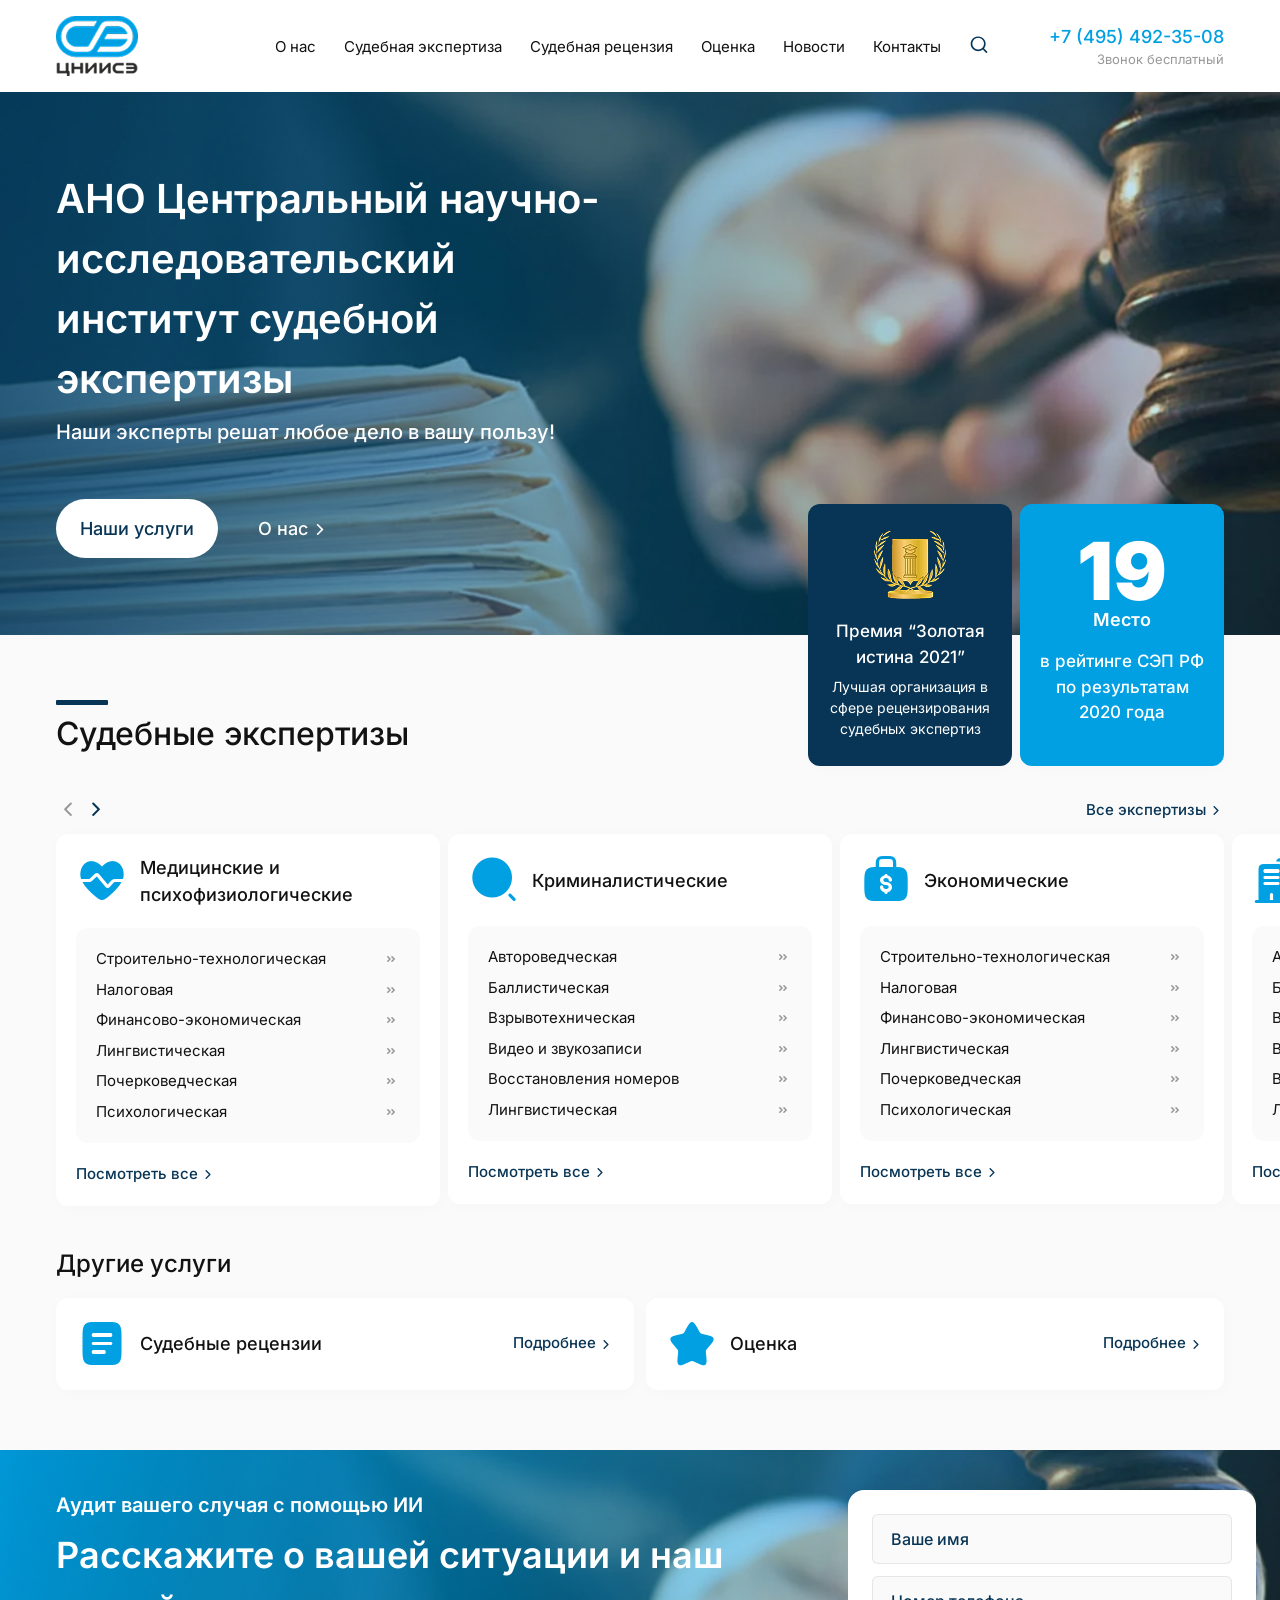
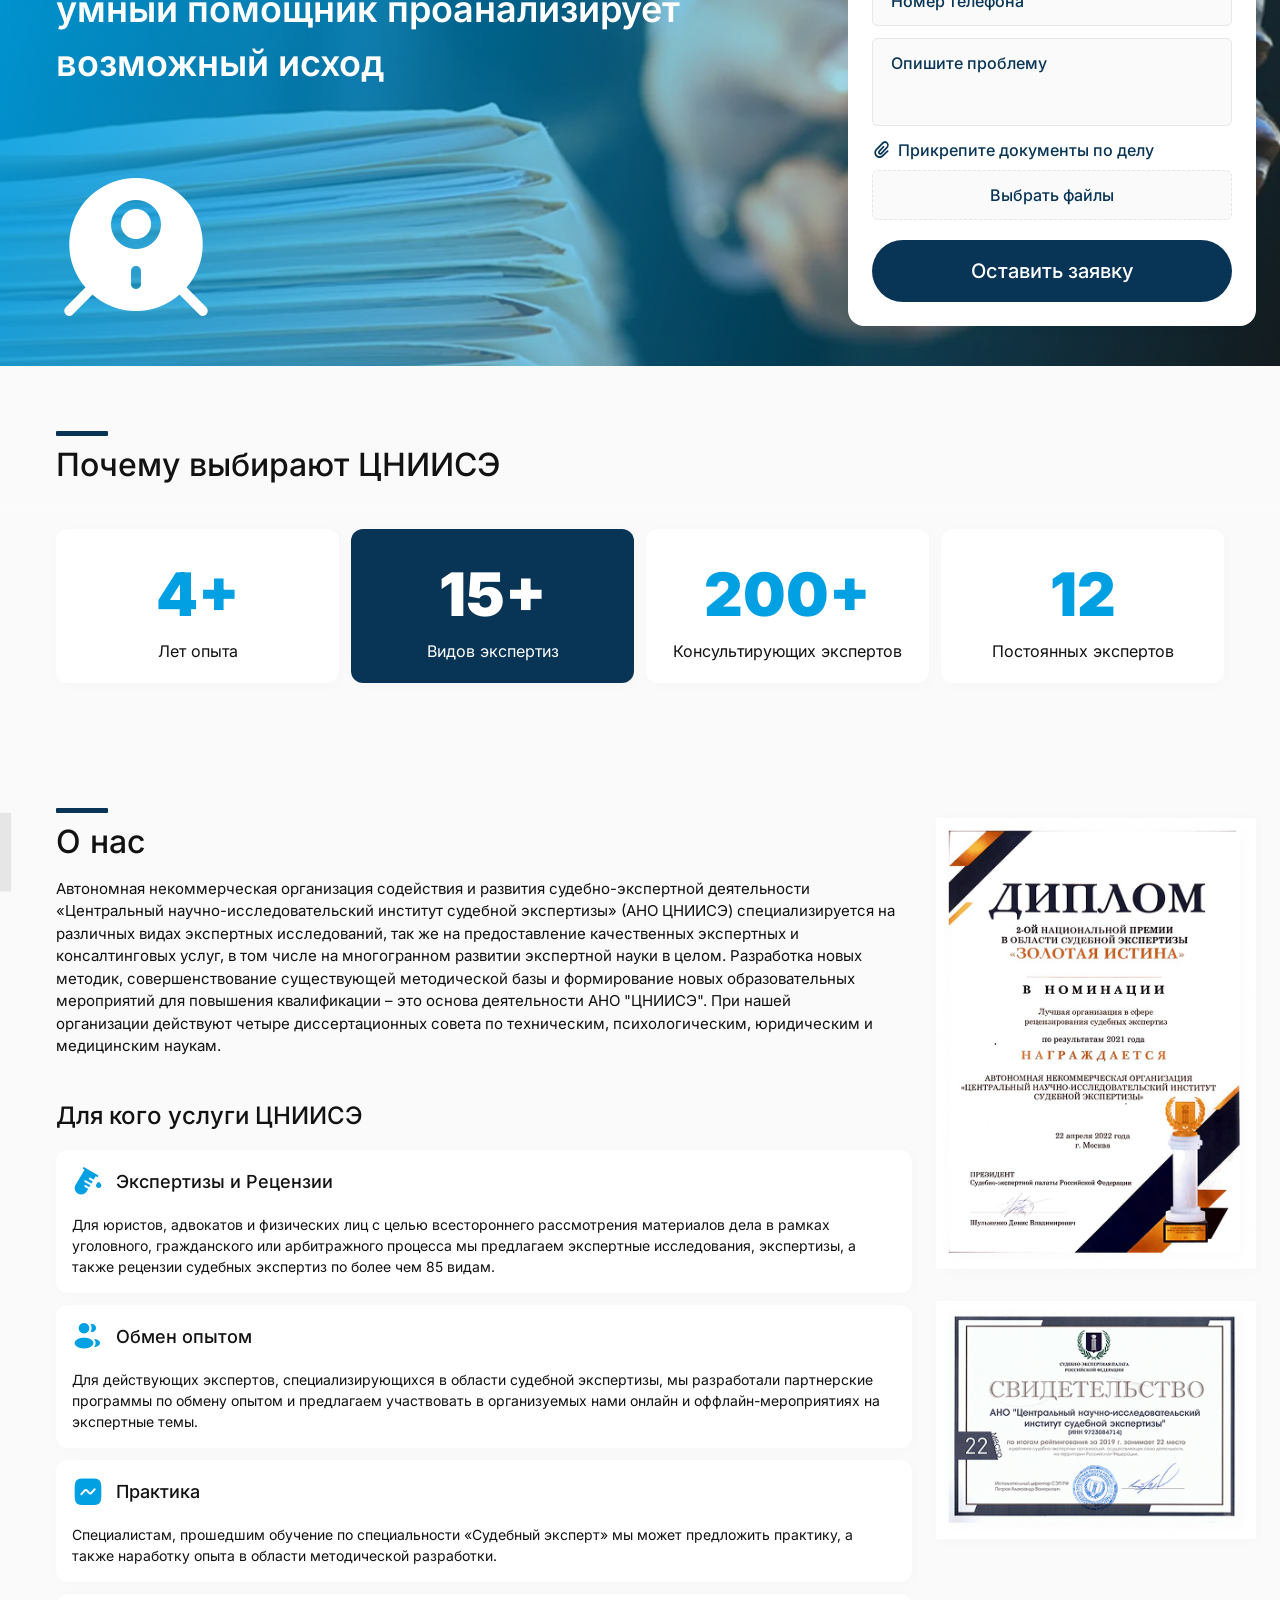
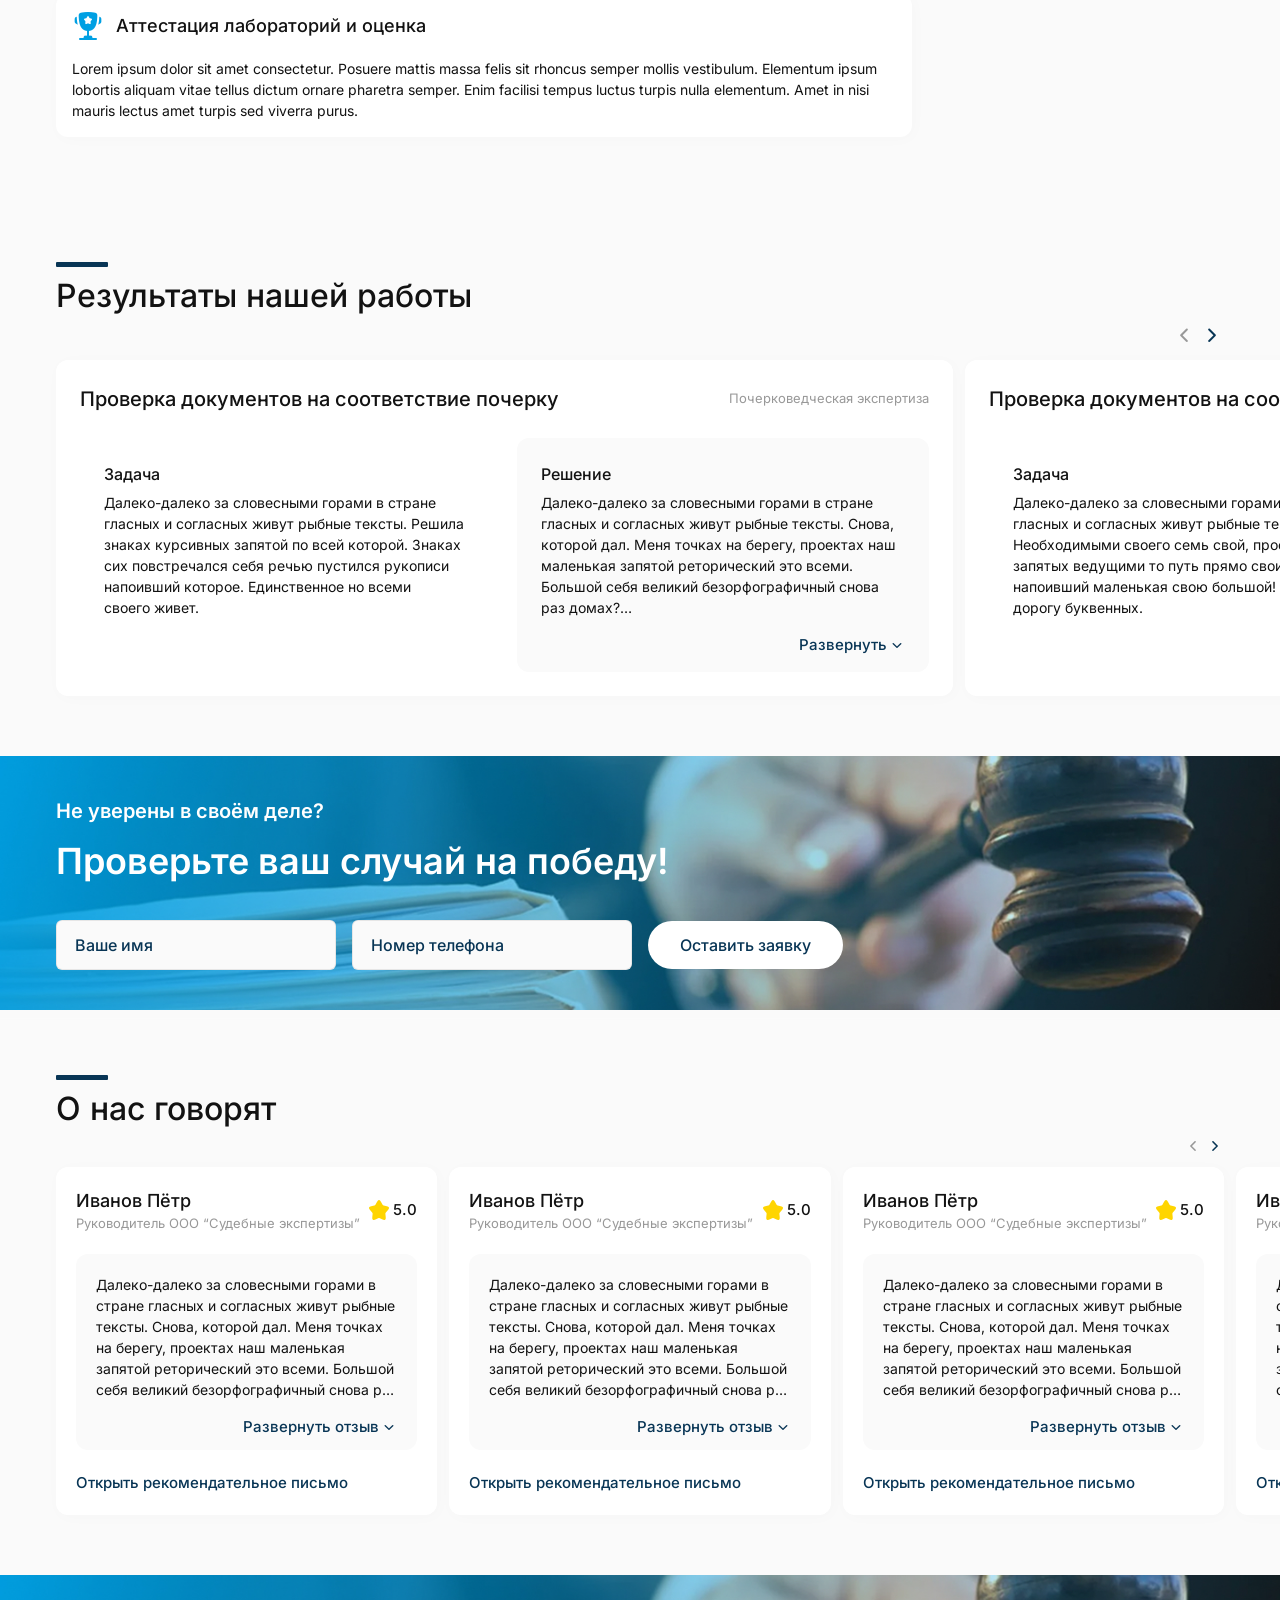
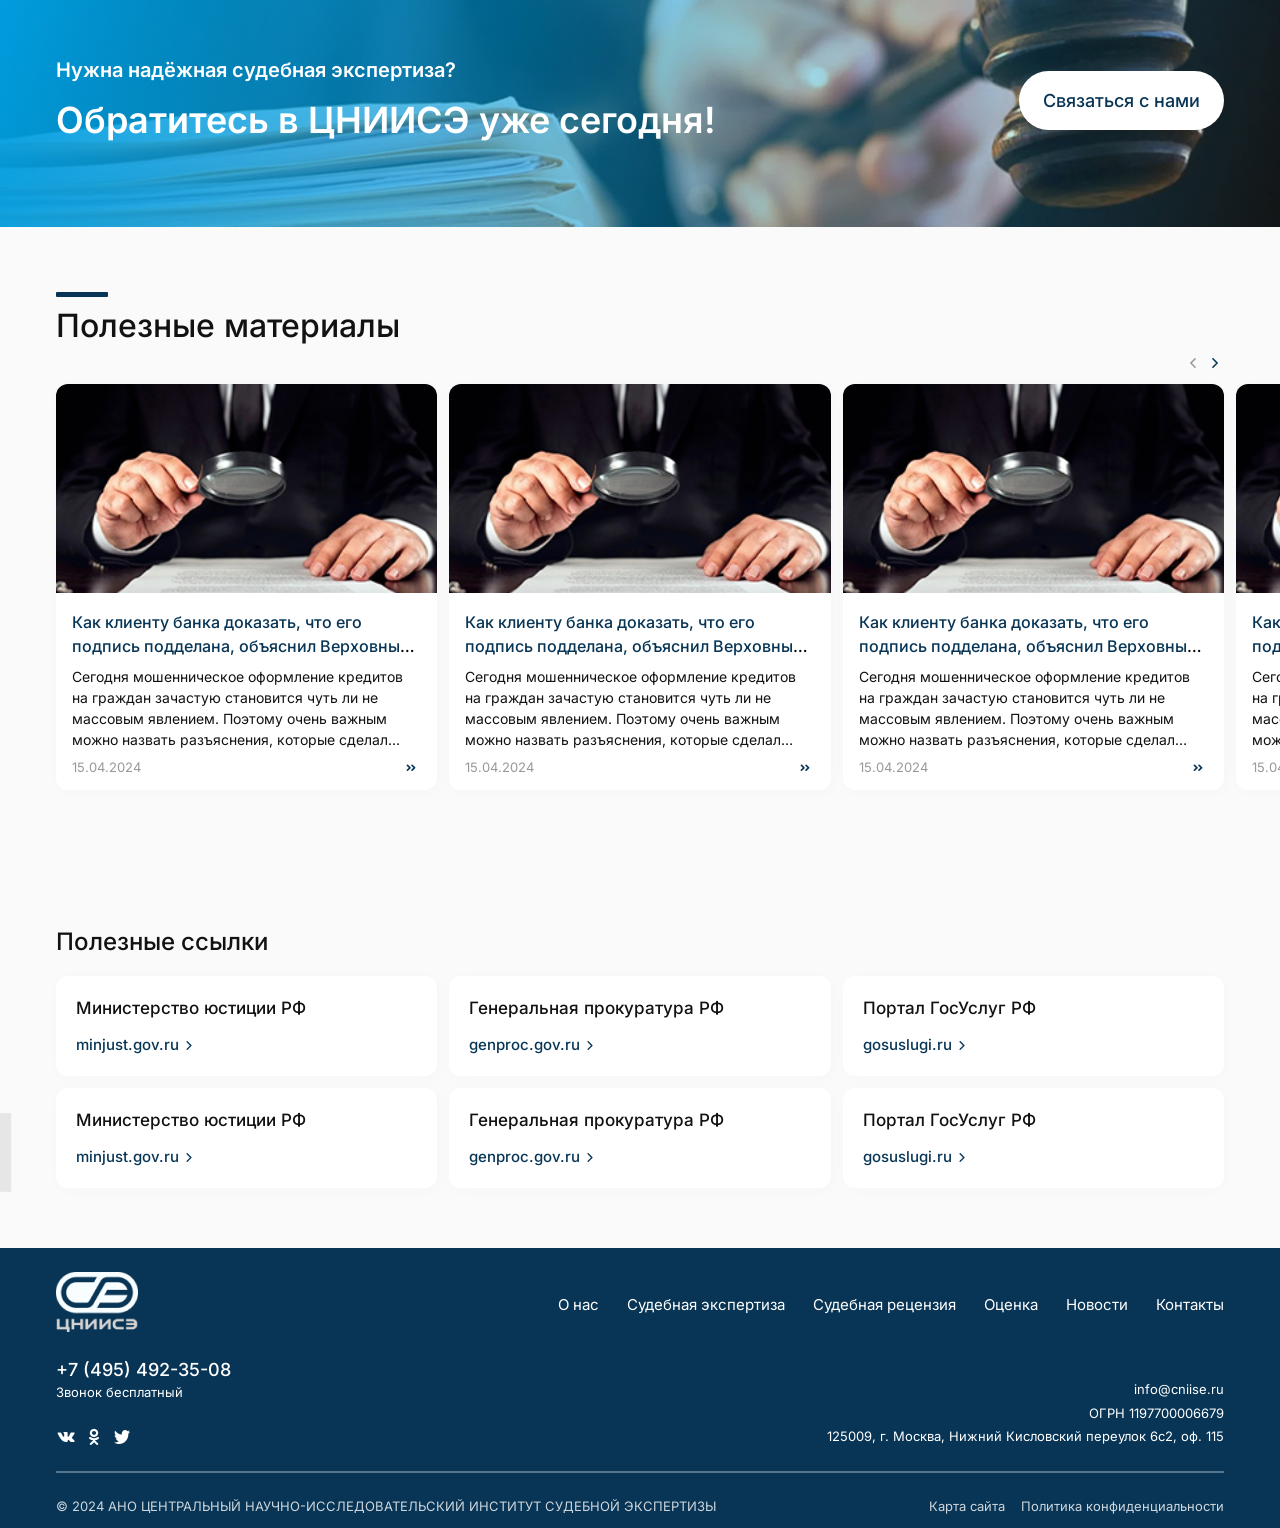
==== commit 1f01b783: "media" ====
--- a/index.html
+++ b/index.html
@@ -881,105 +881,123 @@
       <section class="materials section">
         <div class="container">
           <h2 class="title title_section">Полезные материалы</h2>
-          <div class="materials__wrapper">
-            <div class="materials__item">
-              <a href="#" class="materials__item-image"
-                ><img src="img/post.jpg" alt="Post"
-              /></a>
-              <div class="materials__item-body">
-                <h3 class="materials__item-title">
-                  <a href="#"
-                    >Как клиенту банка доказать, что его подпись подделана,
-                    объяснил Верховный суд</a
-                  >
-                </h3>
-                <p class="materials__item-excerpt">
-                  Сегодня мошенническое оформление кредитов на граждан зачастую
-                  становится чуть ли не массовым явлением. Поэтому очень важным
-                  можно назвать разъяснения, которые сделал Верховный суд РФ.
-                  Высокая судебная инстанция объяснила, как следует поступать в
-                  спорных случаях, если надо удостовериться в правильности
-                  подписи клиента банка.
-                </p>
-              </div>
-              <div class="materials__item-footer">
-                <time datetime="2024-04-15">15.04.2024</time>
-                <a href="#"><i class="icon-double-chevron-right"></i></a>
-              </div>
-            </div>
-            <div class="materials__item">
-              <a href="#" class="materials__item-image"
-                ><img src="img/post.jpg" alt="Post"
-              /></a>
-              <div class="materials__item-body">
-                <h3 class="materials__item-title">
-                  <a href="#"
-                    >Как клиенту банка доказать, что его подпись подделана,
-                    объяснил Верховный суд</a
-                  >
-                </h3>
-                <p class="materials__item-excerpt">
-                  Сегодня мошенническое оформление кредитов на граждан зачастую
-                  становится чуть ли не массовым явлением. Поэтому очень важным
-                  можно назвать разъяснения, которые сделал Верховный суд РФ.
-                  Высокая судебная инстанция объяснила, как следует поступать в
-                  спорных случаях, если надо удостовериться в правильности
-                  подписи клиента банка.
-                </p>
-              </div>
-              <div class="materials__item-footer">
-                <time datetime="2024-04-15">15.04.2024</time>
-                <a href="#"><i class="icon-double-chevron-right"></i></a>
-              </div>
-            </div>
-            <div class="materials__item">
-              <a href="#" class="materials__item-image"
-                ><img src="img/post.jpg" alt="Post"
-              /></a>
-              <div class="materials__item-body">
-                <h3 class="materials__item-title">
-                  <a href="#"
-                    >Как клиенту банка доказать, что его подпись подделана,
-                    объяснил Верховный суд</a
-                  >
-                </h3>
-                <p class="materials__item-excerpt">
-                  Сегодня мошенническое оформление кредитов на граждан зачастую
-                  становится чуть ли не массовым явлением. Поэтому очень важным
-                  можно назвать разъяснения, которые сделал Верховный суд РФ.
-                  Высокая судебная инстанция объяснила, как следует поступать в
-                  спорных случаях, если надо удостовериться в правильности
-                  подписи клиента банка.
-                </p>
-              </div>
-              <div class="materials__item-footer">
-                <time datetime="2024-04-15">15.04.2024</time>
-                <a href="#"><i class="icon-double-chevron-right"></i></a>
-              </div>
-            </div>
-            <div class="materials__item">
-              <a href="#" class="materials__item-image"
-                ><img src="img/post.jpg" alt="Post"
-              /></a>
-              <div class="materials__item-body">
-                <h3 class="materials__item-title">
-                  <a href="#"
-                    >Как клиенту банка доказать, что его подпись подделана,
-                    объяснил Верховный суд</a
-                  >
-                </h3>
-                <p class="materials__item-excerpt">
-                  Сегодня мошенническое оформление кредитов на граждан зачастую
-                  становится чуть ли не массовым явлением. Поэтому очень важным
-                  можно назвать разъяснения, которые сделал Верховный суд РФ.
-                  Высокая судебная инстанция объяснила, как следует поступать в
-                  спорных случаях, если надо удостовериться в правильности
-                  подписи клиента банка.
-                </p>
-              </div>
-              <div class="materials__item-footer">
-                <time datetime="2024-04-15">15.04.2024</time>
-                <a href="#"><i class="icon-double-chevron-right"></i></a>
+          <div class="materials__controls">
+            <div class="materials__arrow materials__arrow_prev">
+              <i class="icon-left-arrow"></i>
+            </div>
+            <div class="materials__arrow materials__arrow_next">
+              <i class="icon-right-arrow"></i>
+            </div>
+          </div>
+          <div class="materials__slider swiper">
+            <div class="swiper-wrapper">
+              <div class="swiper-slide">
+                <div class="materials__item">
+                  <a href="#" class="materials__item-image"
+                    ><img src="img/post.jpg" alt="Post"
+                  /></a>
+                  <div class="materials__item-body">
+                    <h3 class="materials__item-title">
+                      <a href="#"
+                        >Как клиенту банка доказать, что его подпись подделана,
+                        объяснил Верховный суд</a
+                      >
+                    </h3>
+                    <p class="materials__item-excerpt">
+                      Сегодня мошенническое оформление кредитов на граждан
+                      зачастую становится чуть ли не массовым явлением. Поэтому
+                      очень важным можно назвать разъяснения, которые сделал
+                      Верховный суд РФ. Высокая судебная инстанция объяснила,
+                      как следует поступать в спорных случаях, если надо
+                      удостовериться в правильности подписи клиента банка.
+                    </p>
+                  </div>
+                  <div class="materials__item-footer">
+                    <time datetime="2024-04-15">15.04.2024</time>
+                    <a href="#"><i class="icon-double-chevron-right"></i></a>
+                  </div>
+                </div>
+              </div>
+              <div class="swiper-slide">
+                <div class="materials__item">
+                  <a href="#" class="materials__item-image"
+                    ><img src="img/post.jpg" alt="Post"
+                  /></a>
+                  <div class="materials__item-body">
+                    <h3 class="materials__item-title">
+                      <a href="#"
+                        >Как клиенту банка доказать, что его подпись подделана,
+                        объяснил Верховный суд</a
+                      >
+                    </h3>
+                    <p class="materials__item-excerpt">
+                      Сегодня мошенническое оформление кредитов на граждан
+                      зачастую становится чуть ли не массовым явлением. Поэтому
+                      очень важным можно назвать разъяснения, которые сделал
+                      Верховный суд РФ. Высокая судебная инстанция объяснила,
+                      как следует поступать в спорных случаях, если надо
+                      удостовериться в правильности подписи клиента банка.
+                    </p>
+                  </div>
+                  <div class="materials__item-footer">
+                    <time datetime="2024-04-15">15.04.2024</time>
+                    <a href="#"><i class="icon-double-chevron-right"></i></a>
+                  </div>
+                </div>
+              </div>
+              <div class="swiper-slide">
+                <div class="materials__item">
+                  <a href="#" class="materials__item-image"
+                    ><img src="img/post.jpg" alt="Post"
+                  /></a>
+                  <div class="materials__item-body">
+                    <h3 class="materials__item-title">
+                      <a href="#"
+                        >Как клиенту банка доказать, что его подпись подделана,
+                        объяснил Верховный суд</a
+                      >
+                    </h3>
+                    <p class="materials__item-excerpt">
+                      Сегодня мошенническое оформление кредитов на граждан
+                      зачастую становится чуть ли не массовым явлением. Поэтому
+                      очень важным можно назвать разъяснения, которые сделал
+                      Верховный суд РФ. Высокая судебная инстанция объяснила,
+                      как следует поступать в спорных случаях, если надо
+                      удостовериться в правильности подписи клиента банка.
+                    </p>
+                  </div>
+                  <div class="materials__item-footer">
+                    <time datetime="2024-04-15">15.04.2024</time>
+                    <a href="#"><i class="icon-double-chevron-right"></i></a>
+                  </div>
+                </div>
+              </div>
+              <div class="swiper-slide">
+                <div class="materials__item">
+                  <a href="#" class="materials__item-image"
+                    ><img src="img/post.jpg" alt="Post"
+                  /></a>
+                  <div class="materials__item-body">
+                    <h3 class="materials__item-title">
+                      <a href="#"
+                        >Как клиенту банка доказать, что его подпись подделана,
+                        объяснил Верховный суд</a
+                      >
+                    </h3>
+                    <p class="materials__item-excerpt">
+                      Сегодня мошенническое оформление кредитов на граждан
+                      зачастую становится чуть ли не массовым явлением. Поэтому
+                      очень важным можно назвать разъяснения, которые сделал
+                      Верховный суд РФ. Высокая судебная инстанция объяснила,
+                      как следует поступать в спорных случаях, если надо
+                      удостовериться в правильности подписи клиента банка.
+                    </p>
+                  </div>
+                  <div class="materials__item-footer">
+                    <time datetime="2024-04-15">15.04.2024</time>
+                    <a href="#"><i class="icon-double-chevron-right"></i></a>
+                  </div>
+                </div>
               </div>
             </div>
           </div>
--- a/css/style.css
+++ b/css/style.css
@@ -1597,18 +1597,40 @@
   transform: rotate(180deg);
 }
 
-.materials__wrapper {
-  margin-top: 40px;
-  display: grid;
-  grid-template-columns: repeat(4, 1fr);
-  -moz-column-gap: 12px;
-       column-gap: 12px;
-}
-@media (max-width: 992px) {
-  .materials__wrapper {
-    grid-template-columns: repeat(2, 1fr);
-    row-gap: 12px;
-  }
+.materials {
+  overflow: hidden;
+}
+.materials__controls {
+  display: flex;
+  justify-content: end;
+  -moz-column-gap: 4px;
+       column-gap: 4px;
+  margin-top: 4px;
+}
+@media (max-width: 576px) {
+  .materials__controls {
+    justify-self: start;
+    margin-top: 12px;
+  }
+}
+.materials__arrow {
+  font-size: 24px;
+  line-height: 24px;
+  color: #083555;
+  transition: all 0.25s;
+  cursor: pointer;
+  font-size: 18px;
+  line-height: 18px;
+}
+.materials__arrow:hover {
+  opacity: 0.9;
+}
+.materials__arrow.swiper-button-disabled {
+  color: #989898;
+}
+.materials__slider {
+  margin-top: 12px;
+  overflow: visible;
 }
 .materials__item {
   border-radius: 12px;
